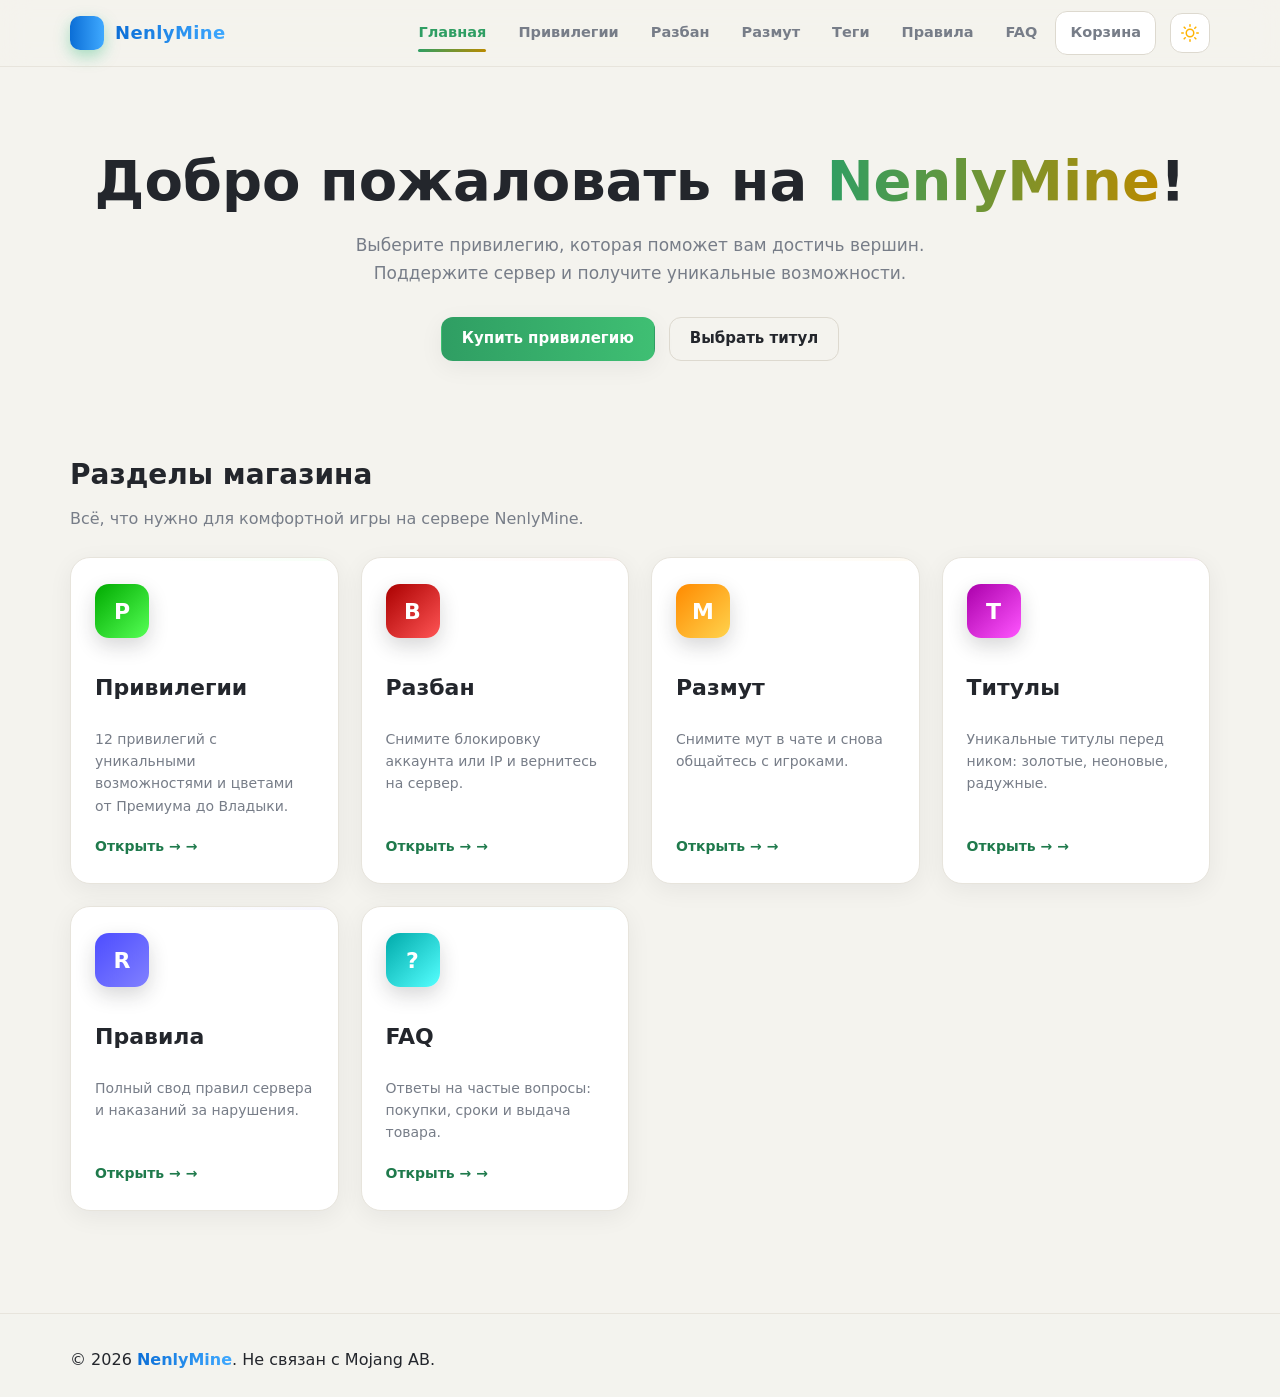
==== index.html @ f36099b1 "Корзина: cart.html, переписанный script.js, кейсы и теги, batch-выдача с промокодами; .gitignore: pr" ====
<!DOCTYPE html>
<html lang="ru">
<head>
    <meta charset="UTF-8">
    <meta name="viewport" content="width=device-width, initial-scale=1.0">
    <title>NenlyMine — Главная</title>
    <link rel="stylesheet" href="style.css?v=6"><script>try{if(localStorage.getItem('nenlymine-theme')==='dark'){document.documentElement.setAttribute('data-theme','dark');}}catch(e){}</script>
</head>
<body>
    <header class="site-header">
        <div class="container">
            <a href="index.html" class="logo">
                <span class="logo-block"></span>
                <span class="logo-text">NenlyMine</span>
            </a>
            <nav class="nav" id="siteNav">
                <a href="index.html" class="active">Главная</a>
                <a href="privileges.html">Привилегии</a>
                <a href="unban.html">Разбан</a>
                <a href="unmute.html">Размут</a>
                <a href="titles.html">Теги</a>
                <a href="rules.html">Правила</a>
                <a href="faq.html">FAQ</a>
                            <a href="cart.html" class="cart-link">Корзина<span id="cartBadge" class="cart-count" style="display:none"></span></a>
            </nav>
            <button class="theme-toggle" id="themeToggle" type="button" aria-label="Переключить тему">
                <svg class="icon-moon" viewBox="0 0 24 24" width="18" height="18" fill="none" stroke="currentColor" stroke-width="2" stroke-linecap="round" stroke-linejoin="round"><path d="M21 12.79A9 9 0 1 1 11.21 3 7 7 0 0 0 21 12.79z"/></svg>
                <svg class="icon-sun" viewBox="0 0 24 24" width="18" height="18" fill="none" stroke="currentColor" stroke-width="2" stroke-linecap="round" stroke-linejoin="round"><circle cx="12" cy="12" r="5"/><line x1="12" y1="1" x2="12" y2="3"/><line x1="12" y1="21" x2="12" y2="23"/><line x1="4.22" y1="4.22" x2="5.64" y2="5.64"/><line x1="18.36" y1="18.36" x2="19.78" y2="19.78"/><line x1="1" y1="12" x2="3" y2="12"/><line x1="21" y1="12" x2="23" y2="12"/><line x1="4.22" y1="19.78" x2="5.64" y2="18.36"/><line x1="18.36" y1="5.64" x2="19.78" y2="4.22"/></svg>
            </button>
            <button class="hamburger" id="menuToggle" type="button" aria-label="Открыть меню" aria-expanded="false">
                <svg class="icon-burger" viewBox="0 0 24 24" width="18" height="18" fill="none" stroke="currentColor" stroke-width="2" stroke-linecap="round"><line x1="4" y1="7" x2="20" y2="7"/><line x1="4" y1="12" x2="20" y2="12"/><line x1="4" y1="17" x2="20" y2="17"/></svg>
                <svg class="icon-close" viewBox="0 0 24 24" width="18" height="18" fill="none" stroke="currentColor" stroke-width="2" stroke-linecap="round"><line x1="6" y1="6" x2="18" y2="18"/><line x1="18" y1="6" x2="6" y2="18"/></svg>
            </button>
        </div>
    </header>

    <main>
        <section class="hero">
            <div class="container">
                <h1 class="hero-title">Добро пожаловать на <span>NenlyMine</span>!</h1>
                <p class="hero-sub">Выберите привилегию, которая поможет вам достичь вершин. Поддержите сервер и получите уникальные возможности.</p>
                <div class="hero-buttons">
                    <a href="privileges.html" class="btn btn-primary">Купить привилегию</a>
                    <a href="titles.html" class="btn btn-outline">Выбрать титул</a>
                </div>
            </div>
        </section>

        <section class="section">
            <div class="container">
                <h2 class="section-title">Разделы магазина</h2>
                <p class="section-sub">Всё, что нужно для комфортной игры на сервере NenlyMine.</p>
                <div class="grid grid-4">
                    <a href="privileges.html" class="card card-link" style="--c:#55FF55">
                        <div class="thumb" style="background:linear-gradient(135deg,#00AA00,#55FF55)">P</div>
                        <h3 class="card-title overlay-name">Привилегии</h3>
                        <p class="card-desc">12 привилегий с уникальными возможностями и цветами от Премиума до Владыки.</p>
                        <span class="card-link-go">Открыть →</span>
                    </a>
                    <a href="unban.html" class="card card-link" style="--c:#FF5555">
                        <div class="thumb" style="background:linear-gradient(135deg,#AA0000,#FF5555)">B</div>
                        <h3 class="card-title overlay-name">Разбан</h3>
                        <p class="card-desc">Снимите блокировку аккаунта или IP и вернитесь на сервер.</p>
                        <span class="card-link-go">Открыть →</span>
                    </a>
                    <a href="unmute.html" class="card card-link" style="--c:#FFAA00">
                        <div class="thumb" style="background:linear-gradient(135deg,#FF8A00,#FFD34D)">M</div>
                        <h3 class="card-title overlay-name">Размут</h3>
                        <p class="card-desc">Снимите мут в чате и снова общайтесь с игроками.</p>
                        <span class="card-link-go">Открыть →</span>
                    </a>
                    <a href="titles.html" class="card card-link" style="--c:#FF55FF">
                        <div class="thumb" style="background:linear-gradient(135deg,#AA00AA,#FF55FF)">T</div>
                        <h3 class="card-title overlay-name">Титулы</h3>
                        <p class="card-desc">Уникальные титулы перед ником: золотые, неоновые, радужные.</p>
                        <span class="card-link-go">Открыть →</span>
                    </a>
                    <a href="rules.html" class="card card-link" style="--c:#5555FF">
                        <div class="thumb" style="background:linear-gradient(135deg,#4D4DFF,#8080FF)">R</div>
                        <h3 class="card-title overlay-name">Правила</h3>
                        <p class="card-desc">Полный свод правил сервера и наказаний за нарушения.</p>
                        <span class="card-link-go">Открыть →</span>
                    </a>
                    <a href="faq.html" class="card card-link" style="--c:#55FFFF">
                        <div class="thumb" style="background:linear-gradient(135deg,#00AAAA,#55FFFF)">?</div>
                        <h3 class="card-title overlay-name">FAQ</h3>
                        <p class="card-desc">Ответы на частые вопросы: покупки, сроки и выдача товара.</p>
                        <span class="card-link-go">Открыть →</span>
                    </a>
                </div>
            </div>
        </section>
    </main>

    <footer class="site-footer">
        <div class="container">
            <p>© 2026 <span class="footer-brand">NenlyMine</span>. Не связан с Mojang AB.</p>
        </div>
    </footer>
    <script src="script.js"></script>
</body>
</html>
---- style.css ----
/* ============================================================================
   NenlyMine — единая таблица стилей
   Светлая тема = :root, тёмная = [data-theme="dark"]. Переключение в script.js
   ========================================================================== */

/* ---------- Светлая тема (по умолчанию) ---------- */
:root {
    --bg: #F4F3EE;
    --bg-soft: #ECEAE3;
    --panel: #FFFFFF;
    --border: #E7E4DC;
    --border-strong: #DDD9CF;
    --hover: rgba(0,0,0,0.04);
    --badge-bg: #F1EFE8;

    --text: #23262c;
    --muted: #777D88;

    --green: #2F9E63;
    --green-deep: #1F7A4C;
    --green-soft: rgba(47,158,99,0.12);
    --gold: #B98A00;
    --red: #C74F4F;

    --grad-main: linear-gradient(90deg, #2F9E63, #B98A00);
    --shadow-soft: 0 14px 40px rgba(31,35,40,0.07);
    --shadow-hover: 0 22px 54px rgba(31,35,40,0.12);

    --header-bg: rgba(244,243,238,0.78);
    --footer-bg: rgba(244,243,238,0.6);
    --btn-buy: #22252B;
    --card-bad-bg: #FFFDF7;
    --scroll-thumb: #DAD6CB;
    --scroll-thumb-hover: #C6C1B3;

    --logo-grad: linear-gradient(90deg, #0B6ED6, #3FA9FF);

    /* Градиент-акцент (совпадает с --grad-main) */
    --grad: linear-gradient(90deg, #2F9E63, #B98A00);
    /* Фон иконок/кнопок */
    --icon-btn-bg: #FFFFFF;
    /* Полупрозрачная зелень для focus-visible */
    --green-soft-i: rgba(47,158,99,0.35);
    /* Мягкие цветные блики фона */
    --glow-a: rgba(47,158,99,0.10);
    --glow-b: rgba(185,138,0,0.10);
    /* Тень для цветных плашек (.thumb) */
    --shadow-color: rgba(31,35,40,0.18);

    --mc-green: #2E8B2E;
    --mc-gold: #C97F00;
    --mc-blue: #3B3BD9;
    --mc-cyan: #0FA3A3;
    --mc-light: #2FA52F;
    --mc-yellow: #A98F15;
    --mc-pink: #C74FC7;
    --mc-purple: #8F3C9E;
    --mc-red: #A02E2E;
    --mc-dark: #262A31;

    /* Цвета привилегий (светлая тема) */
    --mc-premium: #2E8B2E;
    --mc-creative: #C97F00;
    --mc-sraj: #0FA3A3;
    --mc-lord: #A98F15;
    --mc-delux: #C74FC7;
    --mc-tsar: #B07A00;
    --mc-imperator: #8F3C9E;
    --mc-legenda: #2E8B2E;
    --mc-povelitel: #A02E2E;
    --mc-vlastelin: #262A31;
    --mc-vladika: #0E7C7C;
}

/* ---------- Тёмная тема ---------- */
[data-theme="dark"] {
    --bg: #131419;
    --bg-soft: #191B22;
    --panel: #1F222B;
    --border: rgba(139,148,165,0.16);
    --border-strong: rgba(139,148,165,0.32);
    --hover: rgba(255,255,255,0.05);
    --badge-bg: #262A34;

    --text: #EEF1F6;
    --muted: #9AA3B1;

    --green: #4FC37F;
    --green-deep: #7FE0A6;
    --green-soft: rgba(79,195,127,0.16);
    --gold: #E2B53C;
    --red: #FF8585;

    --grad-main: linear-gradient(90deg, #4FC37F, #E2B53C);
    --shadow-soft: 0 14px 40px rgba(0,0,0,0.35);
    --shadow-hover: 0 22px 54px rgba(0,0,0,0.5);

    --header-bg: rgba(19,20,25,0.75);
    --footer-bg: rgba(19,20,25,0.6);
    --btn-buy: #2B3038;
    --card-bad-bg: #26222A;
    --scroll-thumb: #333A48;
    --scroll-thumb-hover: #414A5C;

    --logo-grad: linear-gradient(90deg, #6CC2FF, #FFFFFF);

    --grad: linear-gradient(90deg, #4FC37F, #E2B53C);
    --icon-btn-bg: #1F222B;
    --green-soft-i: rgba(79,195,127,0.40);
    --glow-a: rgba(79,195,127,0.12);
    --glow-b: rgba(226,181,60,0.10);
    --shadow-color: rgba(0,0,0,0.45);

    /* Цвета привилегий (тёмная тема — ярче) */
    --mc-dark: #EEF1F6;
    --mc-premium: #62D158;
    --mc-creative: #FFB454;
    --mc-sraj: #5EE7E7;
    --mc-lord: #F0D54F;
    --mc-delux: #FF8CFF;
    --mc-tsar: #FFC94D;
    --mc-imperator: #C77AFF;
    --mc-legenda: #7CFF7C;
    --mc-povelitel: #FF6B6B;
    --mc-vlastelin: #B8C0D0;
    --mc-vladika: #35E0E0;
}

/* ---------- Сброс и база ---------- */
* { margin: 0; padding: 0; box-sizing: border-box; }

html { -webkit-text-size-adjust: 100%; scroll-behavior: smooth; }

body {
    font-family: "Segoe UI", system-ui, -apple-system, Arial, sans-serif;
    background: var(--bg);
    color: var(--text);
    line-height: 1.6;
    overflow-x: hidden;
    transition: background .3s ease, color .3s ease;
}

/* Кнопки (база) */
.btn {
    display: inline-flex; align-items: center; justify-content: center; gap: 8px;
    padding: 11px 22px; border-radius: 12px;
    font-weight: 700; font-size: 15px; line-height: 1.2; text-decoration: none;
    cursor: pointer; border: 1px solid transparent; transition: transform .15s, box-shadow .2s, background .2s;
}
.btn:active { transform: translateY(1px); }
.btn-buy,
.btn-primary { background: var(--btn-buy); color: #fff; box-shadow: var(--shadow-soft); }
.btn-buy:hover,
.btn-primary:hover { box-shadow: var(--shadow-hover); }
.btn-outline { background: transparent; border-color: var(--border-strong); color: var(--text); }
.btn-outline:hover { border-color: var(--text); }
.btn-give { background: var(--grad-main); color: #fff; }

/* ---------- Контейнеры и сетки ---------- */
.container { width: 100%; max-width: 1180px; margin: 0 auto; padding: 0 20px; }
.container-narrow { max-width: 860px; }

.grid { display: grid; gap: 20px; grid-template-columns: repeat(auto-fill, minmax(250px, 1fr)); }
.grid-4 { grid-template-columns: repeat(auto-fill, minmax(230px, 1fr)); }
.grid-whole { grid-template-columns: 1fr; }

/* ---------- Шапка ---------- */
.site-header {
    position: sticky; top: 0; z-index: 200;
    background: var(--header-bg);
    backdrop-filter: blur(14px);
    -webkit-backdrop-filter: blur(14px);
    border-bottom: 1px solid var(--border);
}
.site-header .container {
    display: flex; align-items: center; gap: 18px; min-height: 62px; padding: 0 20px;
}

.logo { display: flex; align-items: center; gap: 10px; text-decoration: none; color: var(--text); }
.logo-block { width: 30px; height: 24px; border-radius: 6px; background: var(--logo-grad); box-shadow: inset 0 0 0 1px rgba(255,255,255,.25); }
.logo-text { font-weight: 800; font-size: 18px; letter-spacing: .4px; }

.nav { display: flex; align-items: center; gap: 4px; margin-left: auto; }
.nav a {
    position: relative; padding: 8px 12px; border-radius: 10px;
    color: var(--muted); text-decoration: none; font-size: 15px; font-weight: 600;
    transition: color .2s, background .2s;
}
.nav a:hover { color: var(--text); background: var(--hover); }
.nav a.active { color: var(--green); }
.nav a.active::after {
    content: ""; position: absolute; left: 12px; right: 12px; bottom: 2px; height: 2px;
    border-radius: 2px; background: var(--grad-main);
}

/* ----- Счётчик корзины в шапке ----- */
.cart-btn {
    position: relative; display: inline-flex; align-items: center; justify-content: center;
    width: 40px; height: 40px; border-radius: 12px; border: 1px solid var(--border-strong);
    background: var(--panel); color: var(--text); cursor: pointer; text-decoration: none;
    transition: transform .15s, box-shadow .2s;
}
.cart-btn:hover { box-shadow: var(--shadow-soft); }
.cart-btn svg { display: block; }
.cart-count {
    position: absolute; top: -7px; right: -7px; min-width: 20px; height: 20px; padding: 0 5px;
    display: flex; align-items: center; justify-content: center;
    background: linear-gradient(135deg, #FF5555, #FF8A55); color: #fff;
    font-size: 12px; font-weight: 800; border-radius: 10px;
    box-shadow: 0 0 0 2px var(--panel);
}
.cart-count.hidden { display: none; }

/* ---------- Переключатель темы ---------- */
.theme-toggle {
    display: inline-flex; align-items: center; justify-content: center;
    width: 40px; height: 40px; border-radius: 12px; border: 1px solid var(--border-strong);
    background: var(--panel); color: var(--text); cursor: pointer;
    transition: background .2s, transform .15s;
}
.theme-toggle:hover { background: var(--badge-bg); }
.theme-toggle svg { display: block; }
.icon-sun { color: #FFB300; }
[data-theme="dark"] .icon-sun { display: none; }
[data-theme="dark"] .icon-moon { display: none; }
:root:not([data-theme="dark"]) .icon-moon { display: none; }

/* =====================================================================
   Часть 2 — шапка, навигация, hero, карточки, правила, FAQ, кнопки, корзина
   ===================================================================== */

/* ---------- Общие ---------- */
.container { width: 100%; max-width: 1180px; margin: 0 auto; padding: 0 20px; }
.container-narrow { max-width: 860px; }

.site-header {
    position: sticky; top: 0; z-index: 100;
    background: var(--header-bg);
    backdrop-filter: blur(14px);
    -webkit-backdrop-filter: blur(14px);
    border-bottom: 1px solid var(--border);
}
.site-header .container {
    display: flex; align-items: center; justify-content: space-between;
    gap: 14px; height: 66px;
}

.logo { display: flex; align-items: center; gap: 11px; text-decoration: none; color: var(--text); font-weight: 800; font-size: 19px; }
.logo:focus-visible { outline: 2px solid var(--green-soft-i); outline-offset: 2px; }
.logo-block {
    width: 34px; height: 34px; border-radius: 10px;
    background: var(--logo-grad);
    box-shadow: 0 6px 16px rgba(16, 178, 105, 0.35);
}
[data-theme="dark"] .logo-block { box-shadow: 0 6px 16px rgba(79, 195, 127, 0.35); }
.logo-text { background: var(--logo-grad); -webkit-background-clip: text; background-clip: text; color: transparent; }

/* ---------- Навигация ---------- */
.nav { display: flex; align-items: center; gap: 4px; }
.nav a {
    position: relative; display: inline-flex; align-items: center; gap: 6px;
    padding: 9px 14px; border-radius: 12px;
    color: var(--muted); text-decoration: none;
    font-size: 14.5px; font-weight: 600;
    transition: color .2s, background .2s;
}
.nav a:hover { color: var(--text); background: var(--hover); }
.nav a.active { color: var(--green); }
.nav a.active::after {
    content: ""; position: absolute; left: 14px; right: 14px; bottom: 2px;
    height: 3px; border-radius: 3px; background: var(--grad);
}

/* Ссылка на корзину в шапке */
.cart-link {
    position: relative; font-size: 13.5px; font-weight: 700;
    padding: 7px 12px; border-radius: 12px;
    border: 1px solid var(--border-strong);
    background: var(--icon-btn-bg);
    color: var(--text);
    transition: border-color .2s, background .2s;
}
.cart-link:hover { border-color: var(--green); background: var(--hover); }
.cart-count {
    display: inline-flex; align-items: center; justify-content: center;
    min-width: 20px; height: 20px; padding: 0 6px;
    border-radius: 10px; background: var(--grad);
    color: #fff; font-size: 11.5px; font-weight: 800;
    margin-left: 2px; vertical-align: middle;
}
.cart-count.empty { display: none; }

/* ---------- Переключатель темы ---------- */
.theme-toggle {
    display: inline-flex; align-items: center; justify-content: center;
    width: 40px; height: 40px; border-radius: 12px;
    border: 1px solid var(--border-strong);
    background: var(--icon-btn-bg);
    color: var(--muted); cursor: pointer;
    transition: color .2s, border-color .2s, background .2s;
}
.theme-toggle:hover { color: var(--text); border-color: var(--green); }
.theme-toggle svg { pointer-events: none; }
.icon-sun { display: none; }
[data-theme="dark"] .icon-sun { display: block; }
[data-theme="dark"] .icon-moon { display: none; }

/* ---------- Гамбургер (мобильное меню) ---------- */
.hamburger {
    display: none;
    width: 40px; height: 40px; border-radius: 12px;
    border: 1px solid var(--border-strong);
    background: var(--icon-btn-bg); color: var(--text);
    align-items: center; justify-content: center; cursor: pointer;
}
.hamburger svg { pointer-events: none; }
.icon-close { display: none; }

/* ---------- Hero (главная) ---------- */
.hero { padding: 82px 0 66px; text-align: center; }
.hero-title { font-size: clamp(34px, 6vw, 56px); line-height: 1.14; font-weight: 800; margin-bottom: 18px; }
.hero-title span { background: var(--grad); -webkit-background-clip: text; background-clip: text; color: transparent; }
.hero-sub { max-width: 620px; margin: 0 auto 30px; color: var(--muted); font-size: 17px; line-height: 1.65; }
.hero-buttons { display: flex; gap: 14px; justify-content: center; flex-wrap: wrap; }

/* ---------- Hero внутренних страниц ---------- */
.page-hero { padding: 58px 0 34px; text-align: center; }
.page-hero-title { font-size: clamp(26px, 4vw, 36px); font-weight: 800; margin-bottom: 8px; }
.page-hero-sub { color: var(--muted); font-size: 15.5px; }

/* ---------- Секции ---------- */
.section { padding: 26px 0 60px; }
.section-title { font-size: clamp(22px, 3vw, 28px); font-weight: 800; margin-bottom: 8px; }
.section-sub { color: var(--muted); margin-bottom: 26px; }
.section-alt { position: relative; }
.section-alt::before {
    content: ""; position: absolute; inset: 0; z-index: -1;
    background:
        radial-gradient(600px 260px at 15% 0%, var(--glow-a), transparent 60%),
        radial-gradient(600px 280px at 90% 100%, var(--glow-b), transparent 60%);
}

/* ---------- Сетки ---------- */
.grid { display: grid; gap: 22px; }
.grid-4 { grid-template-columns: repeat(auto-fill, minmax(248px, 1fr)); }
.grid-whole { grid-template-columns: 1fr; }

/* ---------- Карточки ---------- */
.card {
    --c: #2F9E63;
    display: flex; flex-direction: column;
    background: var(--panel);
    border: 1px solid var(--border);
    border-radius: 18px;
    padding: 24px 22px 28px;
    box-shadow: var(--shadow-soft);
    transition: transform .22s cubic-bezier(.2,.75,.3,1), box-shadow .22s, border-color .22s;
    position: relative;
    overflow: hidden;
}
.card::before {
    content: ""; position: absolute; top: 0; left: 0; right: 0; height: 3px;
    background: linear-gradient(90deg, var(--c, #2F9E63), transparent);
}
.card:hover { transform: translateY(-6px); box-shadow: var(--shadow-hover); border-color: var(--border-strong); }

/* Карточка-ссылка (главная + навигация) */
.card-link { text-decoration: none; color: inherit; }

.thumb {
    width: 56px; height: 56px; border-radius: 14px;
    display: flex; align-items: center; justify-content: center;
    font-size: 26px; font-weight: 800; color: #fff; margin-bottom: 16px;
    box-shadow: 0 8px 20px var(--shadow-color);
}
.card-badge {
    position: absolute; top: 18px; right: 18px;
    font-size: 11.5px; font-weight: 800; letter-spacing: .6px;
    padding: 5px 11px; border-radius: 999px;
    background: var(--badge-bg); color: var(--c, var(--gold));
    border: 1px solid var(--border-strong); text-transform: uppercase;
}
.overlay-name { position: relative; }
.overlay-name::after {
    content: ""; position: absolute; inset: 0;
    background: linear-gradient(180deg, transparent 30%, var(--panel));
    pointer-events: none; opacity: 0; transition: opacity .2s;
}

.card-title { font-size: 20px; font-weight: 800; margin: 4px 0 10px; }
.card-desc { color: var(--muted); font-size: 14.5px; line-height: 1.55; flex: 1; }
.card-price { font-size: 23px; font-weight: 800; margin: 16px 0 4px; }
.card-price small { font-size: 13px; color: var(--muted); font-weight: 600; }
.card-link-go { margin-top: 16px; font-weight: 700; color: var(--c, var(--green)); font-size: 14.5px; }
.card-link-go::after { content: " →"; }

/* Список возможностей привилегий */
.card-features { list-style: none; margin: 10px 0 16px; display: grid; gap: 9px; }
.card-features li {
    position: relative; padding-left: 24px;
    color: var(--text); font-size: 14.5px;
}
.card-features li::before {
    content: ""; position: absolute; left: 0; top: 5px;
    width: 7px; height: 7px; border-radius: 50%;
    background: var(--green); box-shadow: 0 0 0 3px var(--green-soft);
}

/* Цветные заголовки привилегий */
.card-title.premium { color: var(--mc-premium); }
.card-title.creative { color: var(--mc-creative); }
.card-title.sraj { color: var(--mc-sraj); }
.card-title.lord { color: var(--mc-lord); }
.card-title.delux { color: var(--mc-delux); }
.card-title.tsar { color: var(--mc-tsar); }
.card-title.imperator { color: var(--mc-imperator); }
.card-title.legenda { color: var(--mc-legenda); }
.card-title.povelitel { color: var(--mc-povelitel); }
.card-title.vlastelin { color: var(--mc-vlastelin); }
.card-title.vladika { color: var(--mc-vladika); }
.card-title.guard { color: var(--mc-sraj); }
.card-title.overlord { color: var(--mc-povelitel); }
.card-title.king { color: var(--mc-tsar); }
.card-title.emperor { color: var(--mc-imperator); }
.card-title.legend { color: var(--mc-legenda); }
.card-title.deluxe { color: var(--mc-delux); }
.card-title.master { color: var(--mc-vlastelin); }
.card-title.sovereign { color: var(--mc-vladika); }
.card-title.helper { color: var(--mc-gold); }
.card-title.overlay-name { color: var(--text) !important; }

:root{--shadow-soft:0 6px 24px rgba(20,22,28,.06)}
[data-theme="dark"]{--shadow-soft:0 10px 30px rgba(0,0,0,.4)}

/* ---------- Кнопки ---------- */
.btn{display:inline-flex;align-items:center;justify-content:center;gap:8px;
    min-height:44px;padding:0 20px;border-radius:12px;border:1px solid transparent;
    font-weight:700;font-size:15px;line-height:1;cursor:pointer;text-decoration:none;
    transition:transform .15s,box-shadow .2s,background .2s,color .2s,border-color .2s}
.btn:active{transform:translateY(1px)}
.btn-primary{background:linear-gradient(90deg,#2F9E63,#3FBF73);color:#fff;box-shadow:var(--shadow-soft)}
.btn-primary:hover{box-shadow:0 8px 26px rgba(47,158,99,.35)}
.btn-outline{background:transparent;border-color:var(--border-strong);color:var(--text)}
.btn-outline:hover{border-color:var(--green-deep);color:var(--green-deep)}
.btn-buy{background:linear-gradient(90deg,#2F9E63,#3FBF73);color:#fff}
.btn-cart{background:var(--panel);border-color:var(--border-strong);color:var(--text)}
.btn-cart:hover{border-color:var(--green-deep);color:var(--green-deep)}
.btn:disabled{opacity:.55;cursor:wait}
.btn-big{min-height:52px;padding:0 30px;font-size:16px;border-radius:14px}

/* ---------- Карточки товаров ---------- */
.grid{display:grid;gap:22px}
.grid-4{grid-template-columns:repeat(auto-fill,minmax(248px,1fr))}
.grid-whole{grid-template-columns:1fr}

.card{--c:#2F9E63;position:relative;display:flex;flex-direction:column;gap:12px;
    padding:26px 24px;border-radius:20px;border:1px solid var(--border);
    background:var(--panel);overflow:hidden}
.card::before{content:"";position:absolute;inset:0;opacity:.06;pointer-events:none;
    background:radial-gradient(340px 160px at 120% -10%,var(--c),transparent 70%)}
.card:hover{box-shadow:0 14px 34px rgba(20,22,28,.08)}

.card-badge{align-self:flex-start;padding:5px 12px;border-radius:99px;
    background:color-mix(in srgb,var(--c) 14%,transparent);color:var(--c);
    font-size:12px;font-weight:700;letter-spacing:.3px;text-transform:uppercase}
.card-title{font-size:22px;font-weight:800}
.card-desc{color:var(--muted);font-size:14px;line-height:1.6}
.card-price{font-size:26px;font-weight:800;margin-top:auto}
.card-price small{display:block;font-size:12px;color:var(--muted);font-weight:600}
.card-features{list-style:none;display:flex;flex-direction:column;gap:7px;margin:2px 0;font-size:14px}
.card-features li{display:flex;gap:9px;align-items:flex-start;color:var(--muted)}
.card-features li::before{content:"✓";color:var(--green-deep);font-weight:800;flex-shrink:0}
.card-link{text-decoration:none;color:inherit}
.card-link:hover{transform:translateY(-2px)}
.card-link-go{display:inline-flex;align-items:center;gap:5px;color:var(--green-deep);font-weight:600;font-size:14px;margin-top:6px}
.card-link-give{text-decoration:none}
.overlay-name{position:relative}
.overlay-name::before{content:attr(data-overlay);position:absolute;top:-14px;left:0;font-size:11px;color:var(--muted)}

.thumb{width:54px;height:54px;border-radius:14px;display:flex;align-items:center;justify-content:center;
    font-size:22px;font-weight:800;color:#fff;flex-shrink:0}
[data-theme="dark"] .thumb{color:#0d0f14}

/* Цветные названия привилегий */
.card-title.premium{color:var(--mc-green)}
.card-title.creative{color:var(--mc-gold)}
.card-title.straj{color:var(--mc-cyan)}
.card-title.lord{color:var(--mc-yellow)}
.card-title.delux{color:var(--mc-pink)}
.card-title.tsar{color:var(--mc-gold)}
.card-title.imperator{color:var(--mc-purple)}
.card-title.legenda{color:var(--mc-green)}
.card-title.povelitel{color:var(--mc-red)}
.card-title.vlastelin{color:var(--mc-dark)}
.card-title.vladika{color:var(--mc-cyan)}
.card-title.sovereign{color:var(--mc-gold)}
.card-title.emperor{color:var(--mc-purple)}
.card-title.master{color:var(--mc-red)}
.card-title.legend{color:var(--mc-green)}
.card-title.deluxe{color:var(--mc-pink)}
.card-title.guard{color:var(--mc-cyan)}
.card-title.helper{color:var(--mc-gold)}
.card-title.king{color:var(--mc-gold)}
.card-title.lord_rank{color:var(--mc-yellow)}
.card-title.overlord{color:var(--mc-red)}

/* Счётчик "В корзину": блоковая строка на мобильных */
.buy-row{display:flex;gap:10px;margin-top:auto}
.buy-row .btn{flex:1}
.buy-row .btn-buy{flex:1}

/* =====================================================================
   Часть 4 — футер, формы, правила, FAQ, страницы сервисов, корзина, адаптив
   ===================================================================== */

/* ---------- Футер ---------- */
.site-footer { margin-top: 42px; border-top: 1px solid var(--border);
    padding: 33px 0 24px; background: var(--footer-bg); }
.site-footer .container { display: flex; align-items: center;
    justify-content: space-between; gap: 18px; flex-wrap: wrap; }
.footer-note { color: var(--muted); font-size: 13.5px; }
.footer-brand { font-weight: 800;
    background: var(--logo-grad); -webkit-background-clip: text; background-clip: text; color: transparent; }
.footer-links { display: flex; gap: 14px; flex-wrap: wrap; }
.footer-links a { color: var(--muted); text-decoration: none; font-size: 13.5px; font-weight: 600; }
.footer-links a:hover { color: var(--text); }

/* ---------- Хлебные крошки ---------- */
.breadcrumbs { display: flex; align-items: center; gap: 7px; flex-wrap: wrap;
    color: var(--muted); font-size: 13px; margin-bottom: 14px; }
.breadcrumbs a { color: var(--muted); text-decoration: none; font-weight: 600; }
.breadcrumbs a:hover { color: var(--text); }
.breadcrumbs .sep { opacity: .45; }
.breadcrumbs .current { color: var(--text); font-weight: 600; }

/* ---------- Формы (сервисы: разбан/размут, корзина) ---------- */
.form-card { max-width: 520px; margin: 0 auto; }
.form-card .card { padding: 26px; }
.form-line { margin-bottom: 18px; }
.form-line label { display: block; font-size: 13px; font-weight: 700;
    color: var(--muted); margin-bottom: 8px; letter-spacing: .2px; }
.form-line .hint { font-size: 12px; color: var(--muted); margin-top: 6px; }

input[type="text"], input[type="email"], input[type="password"],
input[type="number"], input[type="tel"], select, textarea {
    width: 100%; min-height: 48px; padding: 12px 14px;
    border: 1px solid var(--border-strong); border-radius: 14px;
    background: var(--icon-btn-bg); color: var(--text);
    font-size: 15px; font-family: inherit;
    transition: border-color .2s, box-shadow .2s, background .2s;
}
input:focus, select:focus, textarea:focus {
    outline: none; border-color: var(--green-deep);
    box-shadow: 0 0 0 4px var(--green-soft);
}
textarea { min-height: 108px; resize: vertical; }
.input-row { display: flex; gap: 12px; }
.input-row .form-line { flex: 1; }
.form-actions { display: flex; gap: 12px; align-items: center; margin-top: 8px; }
.form-actions .btn { flex: 1; }

/* Сообщение после отправки */
.form-result { display: none; margin-top: 16px; padding: 13px 15px;
    border-radius: 13px; font-size: 14px; font-weight: 600; line-height: 1.5; }
.form-result.ok { display: block; background: var(--green-soft);
    color: var(--green-deep); border: 1px solid color-mix(in srgb,var(--green) 30%,transparent); }
.form-result.bad { display: block; background: color-mix(in srgb,var(--red) 10%,transparent);
    color: var(--red); border: 1px solid color-mix(in srgb,var(--red) 30%,transparent); }

/* Текущее значение команды (превью перед выдачей) */
.preview-box { margin-top: 18px; padding: 12px 14px; border-radius: 12px;
    border: 1px dashed var(--border-strong); background: var(--icon-btn-bg);
    font-family: "Cascadia Code", "Consolas", monospace; font-size: 13px;
    color: var(--green-deep); word-break: break-all; }
.preview-box .row { font-size: 12px; color: var(--muted); margin-top: 6px; }

/* ---------- Правила ---------- */
.rules-block { display: flex; flex-direction: column; gap: 28px; max-width: 780px; margin: 0 auto; }
.rules-title { font-size: 22px; font-weight: 800; margin-bottom: 14px;
    display: flex; align-items: center; gap: 10px; }
.rules-title .num { width: 34px; height: 34px; border-radius: 10px; flex-shrink: 0;
    display: inline-flex; align-items: center; justify-content: center;
    font-size: 16px; font-weight: 800; color: #fff;
    background: linear-gradient(135deg, var(--green-deep), var(--green)); }
.rule-item { display: flex; align-items: flex-start; gap: 14px;
    padding: 15px 18px; border: 1px solid var(--border);
    background: var(--icon-btn-bg); border-radius: 14px; }
.rule-item:hover { border-color: var(--border-strong); }
.rule-item .rule-num { font-size: 14px; font-weight: 800; color: var(--green-deep);
    background: var(--green-soft); border-radius: 9px; padding: 4px 9px; flex-shrink: 0; }
.rule-text { color: var(--text); font-size: 14.5px; line-height: 1.6; }
.rule-split { display: flex; flex-direction: column; gap: 8px; }

/* ---------- FAQ ---------- */
.faq-block { max-width: 720px; margin: 0 auto; display: flex; flex-direction: column; gap: 12px; }
.faq-item { border: 1px solid var(--border); border-radius: 15px; overflow: hidden;
    background: var(--icon-btn-bg); }
.faq-q { width: 100%; display: flex; align-items: center; gap: 12px; padding: 16px 18px;
    background: none; border: 0; color: var(--text); font-size: 15.5px;
    font-weight: 700; font-family: inherit; text-align: left; cursor: pointer; }
.faq-q:hover { background: var(--hover); }
.faq-q .faq-arrow { margin-left: auto; transition: transform .25s; color: var(--muted); }
.faq-item.open .faq-arrow { transform: rotate(180deg); }
.faq-a { display: none; padding: 0 18px 16px; color: var(--muted); font-size: 14px; line-height: 1.65; }
.faq-item.open .faq-a { display: block; }

/* ---------- Страница корзины ---------- */
.cart-page { max-width: 640px; margin: 0 auto; }
.cart-widget { position: fixed; right: 18px; bottom: 18px; z-index: 150;
    display: inline-flex; align-items: center; gap: 10px; }
.cart-widget .cart-count { position: static; }

.cart-item { display: flex; align-items: center; gap: 14px;
    padding: 14px 16px; border: 1px solid var(--border);
    background: var(--icon-btn-bg); border-radius: 14px; margin-bottom: 10px; }
.cart-item .thumb { width: 46px; height: 46px; font-size: 18px; border-radius: 11px; }
.cart-item-info { flex: 1; min-width: 0; }
.cart-item-name { font-size: 14.5px; font-weight: 700; }
.cart-item-meta { font-size: 12.5px; color: var(--muted); margin-top: 3px; }
.cart-item .cart-del { flex-shrink: 0; width: 34px; height: 34px; border-radius: 10px;
    display: inline-flex; align-items: center; justify-content: center;
    border: 1px solid var(--border); background: none; color: var(--muted);
    cursor: pointer; transition: color .2s, border-color .2s, background .2s; }
.cart-item .cart-del:hover { color: var(--red); border-color: color-mix(in srgb,var(--red) 50%,transparent); }

.cart-empty { text-align: center; padding: 46px 20px; color: var(--muted); }
.cart-empty .cart-empty-emoji { font-size: 40px; margin-bottom: 12px; }
.cart-summary { margin-top: 20px; padding-top: 18px;
    border-top: 1px solid var(--border); }
.cart-summary .line { display: flex; align-items: center; justify-content: space-between;
    font-size: 14px; margin-bottom: 14px; color: var(--muted); }
.cart-summary .line .price-total { font-size: 22px; font-weight: 800; color: var(--text); }
.cart-summary .line .price-total small { font-size: 12px; color: var(--muted); font-weight: 600; }
.cart-summary .line.old .price-old { text-decoration: line-through; color: var(--muted); font-size: 16px; }
.cart-summary .line.discount .discount-val { color: var(--green-deep); font-weight: 800; }

/* Промокод */
.promo-field { display: flex; gap: 10px; align-items: center; }
.promo-field input { flex: 1; text-transform: uppercase; }
.promo-field .btn { flex-shrink: 0; padding: 0 20px; min-height: 48px; }
.promo-msg { margin-top: 10px; font-size: 13px; font-weight: 700; }
.promo-msg.ok { color: var(--green-deep); }
.promo-msg.bad { color: var(--red); }

/* Лента корзины в шапке — бейдж */
.cart-badge-dot { position: absolute; top: -3px; right: -3px; min-width: 17px; height: 17px;
    padding: 0 4px; border-radius: 9px; background: linear-gradient(135deg, var(--red), #FF6F6F);
    color: #fff; font-size: 10.5px; font-weight: 800;
    display: inline-flex; align-items: center; justify-content: center;
    box-shadow: 0 0 0 2px var(--panel); }

/* ---------- Адаптив ---------- */
@media (max-width: 960px) {
    .grid-4 { grid-template-columns: repeat(auto-fill, minmax(235px, 1fr)); }
    .hero-title { font-size: 40px; }
}

@media (max-width: 720px) {
    .container { padding: 0 16px; }
    .nav { position: fixed; top: 0; right: 0; bottom: 0; width: 280px; z-index: 120;
        flex-direction: column; align-items: stretch; gap: 4px;
        background: var(--panel); padding: 78px 18px 24px;
        box-shadow: var(--shadow-hover);
        transform: translateX(100%);
        transition: transform .28s cubic-bezier(.3,.8,.3,1); }
    .nav.open { transform: translateX(0); }
    .nav a { padding: 12px 14px; font-size: 16px; }
    .nav a.active::after { display: none; }
    .hamburger { display: inline-flex; }
    .hide-on-mobile { display: none !important; }
    .hero { padding: 62px 0 48px; }
    .hero-title { font-size: 34px; }
    .hero-buttons { flex-direction: column; align-items: stretch; }
    .input-row { flex-direction: column; gap: 12px; }
    .site-footer .container { flex-direction: column; text-align: center; }
}

/* =====================================================================
   Часть 5 - служебные классы, которые создаёт script.js
   ===================================================================== */

/* Кнопка "В корзину" на карточках товаров.
   Самую кнопку красит соседний класс (.btn-buy / .btn-outline),
   .btn-add-cart — только хук для скрипта и состояние "уже добавлено". */
.btn-add-cart { cursor: pointer; }
.btn-add-cart.is-added { border-color: var(--green-deep); color: var(--green-deep); }


/* Тип товара в корзине */
.cart-kind {
    flex-shrink: 0; display: inline-flex; align-items: center; justify-content: center;
    min-width: 78px; padding: 6px 10px; border-radius: 10px;
    font-size: 11.5px; font-weight: 800; letter-spacing: .3px; text-transform: uppercase;
    border: 1px solid var(--border); background: var(--hover); color: var(--muted);
}
.cart-kind.is-group { color: var(--green-deep); border-color: color-mix(in srgb, var(--green) 35%, transparent); }
.cart-kind.is-case  { color: var(--gold); border-color: color-mix(in srgb, var(--gold) 35%, transparent); }
.cart-kind.is-tag   { color: var(--muted); }

/* Результат оформления заказа */
.order-result {
    display: none; margin-top: 16px; padding: 13px 16px; border-radius: 12px;
    font-size: 14px; font-weight: 700; line-height: 1.5;
    border: 1px solid var(--border); background: var(--hover); color: var(--text);
}
.order-result.ok  { color: var(--green-deep); border-color: color-mix(in srgb, var(--green) 40%, transparent); background: var(--green-soft); }
.order-result.bad { color: var(--red); border-color: color-mix(in srgb, var(--red) 40%, transparent); background: color-mix(in srgb, var(--red) 10%, transparent); }

/* Всплывающее уведомление */
.toast {
    position: fixed; left: 50%; bottom: 26px; transform: translate(-50%, 20px);
    z-index: 300; max-width: min(92vw, 460px);
    padding: 13px 20px; border-radius: 14px;
    background: var(--panel); color: var(--text);
    border: 1px solid var(--border-strong); box-shadow: var(--shadow-hover);
    font-size: 14px; font-weight: 700; text-align: center;
    opacity: 0; pointer-events: none; transition: opacity .25s, transform .25s;
}
.toast.show { opacity: 1; transform: translate(-50%, 0); }

@media (max-width: 560px) {
    .cart-kind { min-width: 66px; font-size: 10.5px; padding: 5px 8px; }
    .toast { left: 16px; right: 16px; transform: translateY(20px); max-width: none; }
    .toast.show { transform: translateY(0); }
}
/* Настройки подключения (блок на странице корзины) */
.form-hint { display: block; margin-top: 6px; font-size: 12.5px; font-weight: 500; color: var(--muted); line-height: 1.5; }
.api-settings { margin-top: 18px; padding-top: 16px; border-top: 1px solid var(--border); }
.api-settings > summary {
    cursor: pointer; font-size: 13px; font-weight: 700; color: var(--muted);
    list-style: none; display: inline-flex; align-items: center; gap: 7px;
    padding: 6px 10px; border-radius: 9px; border: 1px solid var(--border);
    transition: color .2s, border-color .2s;
}
.api-settings > summary::-webkit-details-marker { display: none; }
.api-settings > summary::before { content: "+"; font-size: 15px; line-height: 1; color: var(--green-deep); }
.api-settings[open] > summary::before { content: "-"; }
.api-settings > summary:hover { color: var(--text); border-color: var(--border-strong); }
.api-settings .form-line { margin-top: 14px; }
.api-settings input { font-family: ui-monospace, SFMono-Regular, Menlo, Consolas, monospace; font-size: 13.5px; }
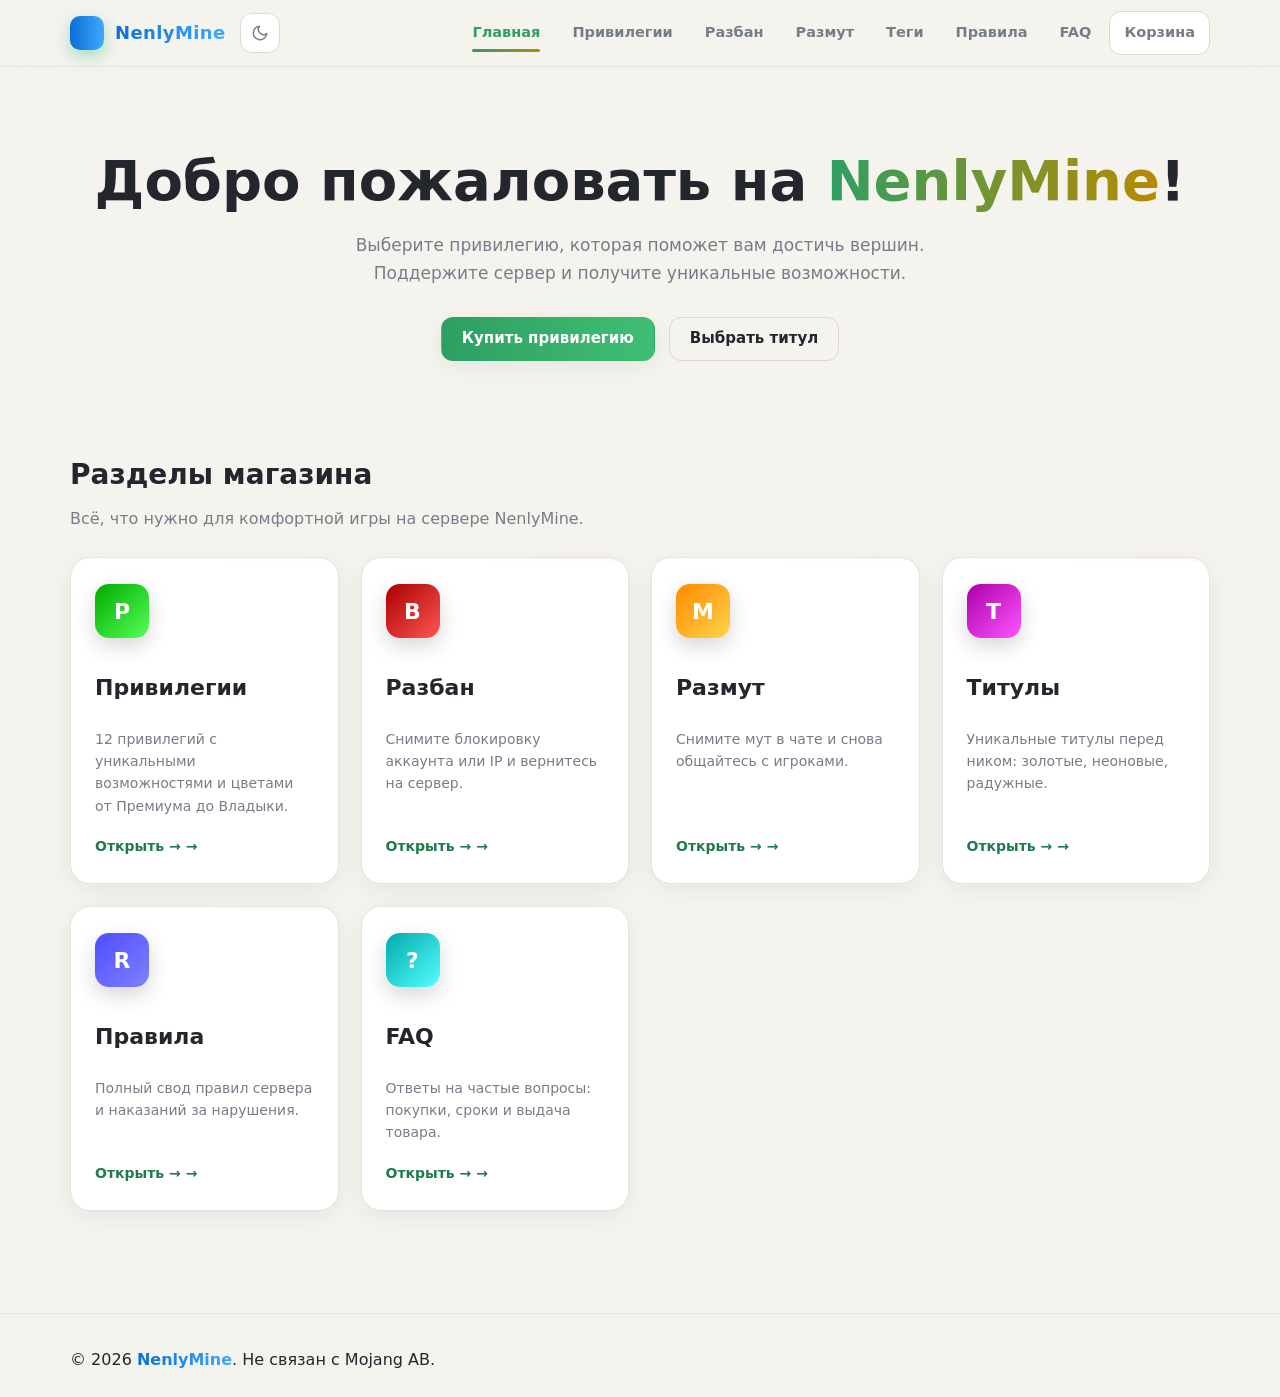
==== commit 4a16e5bf: "Шапка: навигация внутри .container (была вторым рядом от левого края), бургер переключает иконки, мо" ====
--- a/index.html
+++ b/index.html
@@ -13,6 +13,10 @@
                 <span class="logo-block"></span>
                 <span class="logo-text">NenlyMine</span>
             </a>
+            <button class="theme-toggle" id="themeToggle" type="button" aria-label="Переключить тему">
+                <svg class="icon-moon" viewBox="0 0 24 24" width="18" height="18" fill="none" stroke="currentColor" stroke-width="2" stroke-linecap="round" stroke-linejoin="round"><path d="M21 12.79A9 9 0 1 1 11.21 3 7 7 0 0 0 21 12.79z"/></svg>
+                <svg class="icon-sun" viewBox="0 0 24 24" width="18" height="18" fill="none" stroke="currentColor" stroke-width="2" stroke-linecap="round" stroke-linejoin="round"><circle cx="12" cy="12" r="5"/><line x1="12" y1="1" x2="12" y2="3"/><line x1="12" y1="21" x2="12" y2="23"/><line x1="4.22" y1="4.22" x2="5.64" y2="5.64"/><line x1="18.36" y1="18.36" x2="19.78" y2="19.78"/><line x1="1" y1="12" x2="3" y2="12"/><line x1="21" y1="12" x2="23" y2="12"/><line x1="4.22" y1="19.78" x2="5.64" y2="18.36"/><line x1="18.36" y1="5.64" x2="19.78" y2="4.22"/></svg>
+            </button>
             <nav class="nav" id="siteNav">
                 <a href="index.html" class="active">Главная</a>
                 <a href="privileges.html">Привилегии</a>
@@ -21,12 +25,8 @@
                 <a href="titles.html">Теги</a>
                 <a href="rules.html">Правила</a>
                 <a href="faq.html">FAQ</a>
-                            <a href="cart.html" class="cart-link">Корзина<span id="cartBadge" class="cart-count" style="display:none"></span></a>
+                <a href="cart.html" class="cart-link">Корзина<span id="cartBadge" class="cart-count" style="display:none"></span></a>
             </nav>
-            <button class="theme-toggle" id="themeToggle" type="button" aria-label="Переключить тему">
-                <svg class="icon-moon" viewBox="0 0 24 24" width="18" height="18" fill="none" stroke="currentColor" stroke-width="2" stroke-linecap="round" stroke-linejoin="round"><path d="M21 12.79A9 9 0 1 1 11.21 3 7 7 0 0 0 21 12.79z"/></svg>
-                <svg class="icon-sun" viewBox="0 0 24 24" width="18" height="18" fill="none" stroke="currentColor" stroke-width="2" stroke-linecap="round" stroke-linejoin="round"><circle cx="12" cy="12" r="5"/><line x1="12" y1="1" x2="12" y2="3"/><line x1="12" y1="21" x2="12" y2="23"/><line x1="4.22" y1="4.22" x2="5.64" y2="5.64"/><line x1="18.36" y1="18.36" x2="19.78" y2="19.78"/><line x1="1" y1="12" x2="3" y2="12"/><line x1="21" y1="12" x2="23" y2="12"/><line x1="4.22" y1="19.78" x2="5.64" y2="18.36"/><line x1="18.36" y1="5.64" x2="19.78" y2="4.22"/></svg>
-            </button>
             <button class="hamburger" id="menuToggle" type="button" aria-label="Открыть меню" aria-expanded="false">
                 <svg class="icon-burger" viewBox="0 0 24 24" width="18" height="18" fill="none" stroke="currentColor" stroke-width="2" stroke-linecap="round"><line x1="4" y1="7" x2="20" y2="7"/><line x1="4" y1="12" x2="20" y2="12"/><line x1="4" y1="17" x2="20" y2="17"/></svg>
                 <svg class="icon-close" viewBox="0 0 24 24" width="18" height="18" fill="none" stroke="currentColor" stroke-width="2" stroke-linecap="round"><line x1="6" y1="6" x2="18" y2="18"/><line x1="18" y1="6" x2="6" y2="18"/></svg>
--- a/style.css
+++ b/style.css
@@ -165,12 +165,19 @@
 .grid-whole { grid-template-columns: 1fr; }
 
 /* ---------- Шапка ---------- */
+/* blur вынесен в ::before: backdrop-filter на самом .site-header делает его
+   containing block для position:fixed — мобильная панель меню не смогла бы
+   растянуться на весь экран. */
 .site-header {
     position: sticky; top: 0; z-index: 200;
+    background: transparent;
+    border-bottom: 1px solid var(--border);
+}
+.site-header::before {
+    content: ""; position: absolute; inset: 0; z-index: -1;
     background: var(--header-bg);
     backdrop-filter: blur(14px);
     -webkit-backdrop-filter: blur(14px);
-    border-bottom: 1px solid var(--border);
 }
 .site-header .container {
     display: flex; align-items: center; gap: 18px; min-height: 62px; padding: 0 20px;
@@ -219,11 +226,8 @@
     transition: background .2s, transform .15s;
 }
 .theme-toggle:hover { background: var(--badge-bg); }
-.theme-toggle svg { display: block; }
-.icon-sun { color: #FFB300; }
-[data-theme="dark"] .icon-sun { display: none; }
-[data-theme="dark"] .icon-moon { display: none; }
-:root:not([data-theme="dark"]) .icon-moon { display: none; }
+/* Показ иконок темы задан ниже, в части 2: в светлой теме видна луна,
+   в тёмной — солнце. Дублирующие правила здесь гасили обе иконки. */
 
 /* =====================================================================
    Часть 2 — шапка, навигация, hero, карточки, правила, FAQ, кнопки, корзина
@@ -235,10 +239,14 @@
 
 .site-header {
     position: sticky; top: 0; z-index: 100;
+    background: transparent;
+    border-bottom: 1px solid var(--border);
+}
+.site-header::before {
+    content: ""; position: absolute; inset: 0; z-index: -1;
     background: var(--header-bg);
     backdrop-filter: blur(14px);
     -webkit-backdrop-filter: blur(14px);
-    border-bottom: 1px solid var(--border);
 }
 .site-header .container {
     display: flex; align-items: center; justify-content: space-between;
@@ -314,7 +322,10 @@
     align-items: center; justify-content: center; cursor: pointer;
 }
 .hamburger svg { pointer-events: none; }
+.icon-burger { display: block; }
 .icon-close { display: none; }
+.hamburger.active .icon-burger { display: none; }
+.hamburger.active .icon-close { display: block; }
 
 /* ---------- Hero (главная) ---------- */
 .hero { padding: 82px 0 66px; text-align: center; }
@@ -657,13 +668,18 @@
 
 @media (max-width: 720px) {
     .container { padding: 0 16px; }
+    /* Закрытая панель уходит за правый край и создаёт горизонтальную
+       прокрутку всей страницы — гасим её на корне. */
+    html { overflow-x: hidden; }
     .nav { position: fixed; top: 0; right: 0; bottom: 0; width: 280px; z-index: 120;
         flex-direction: column; align-items: stretch; gap: 4px;
         background: var(--panel); padding: 78px 18px 24px;
         box-shadow: var(--shadow-hover);
+        overflow-y: auto;
         transform: translateX(100%);
-        transition: transform .28s cubic-bezier(.3,.8,.3,1); }
-    .nav.open { transform: translateX(0); }
+        visibility: hidden; pointer-events: none;
+        transition: transform .28s cubic-bezier(.3,.8,.3,1), visibility .28s; }
+    .nav.open { transform: translateX(0); visibility: visible; pointer-events: auto; }
     .nav a { padding: 12px 14px; font-size: 16px; }
     .nav a.active::after { display: none; }
     .hamburger { display: inline-flex; }
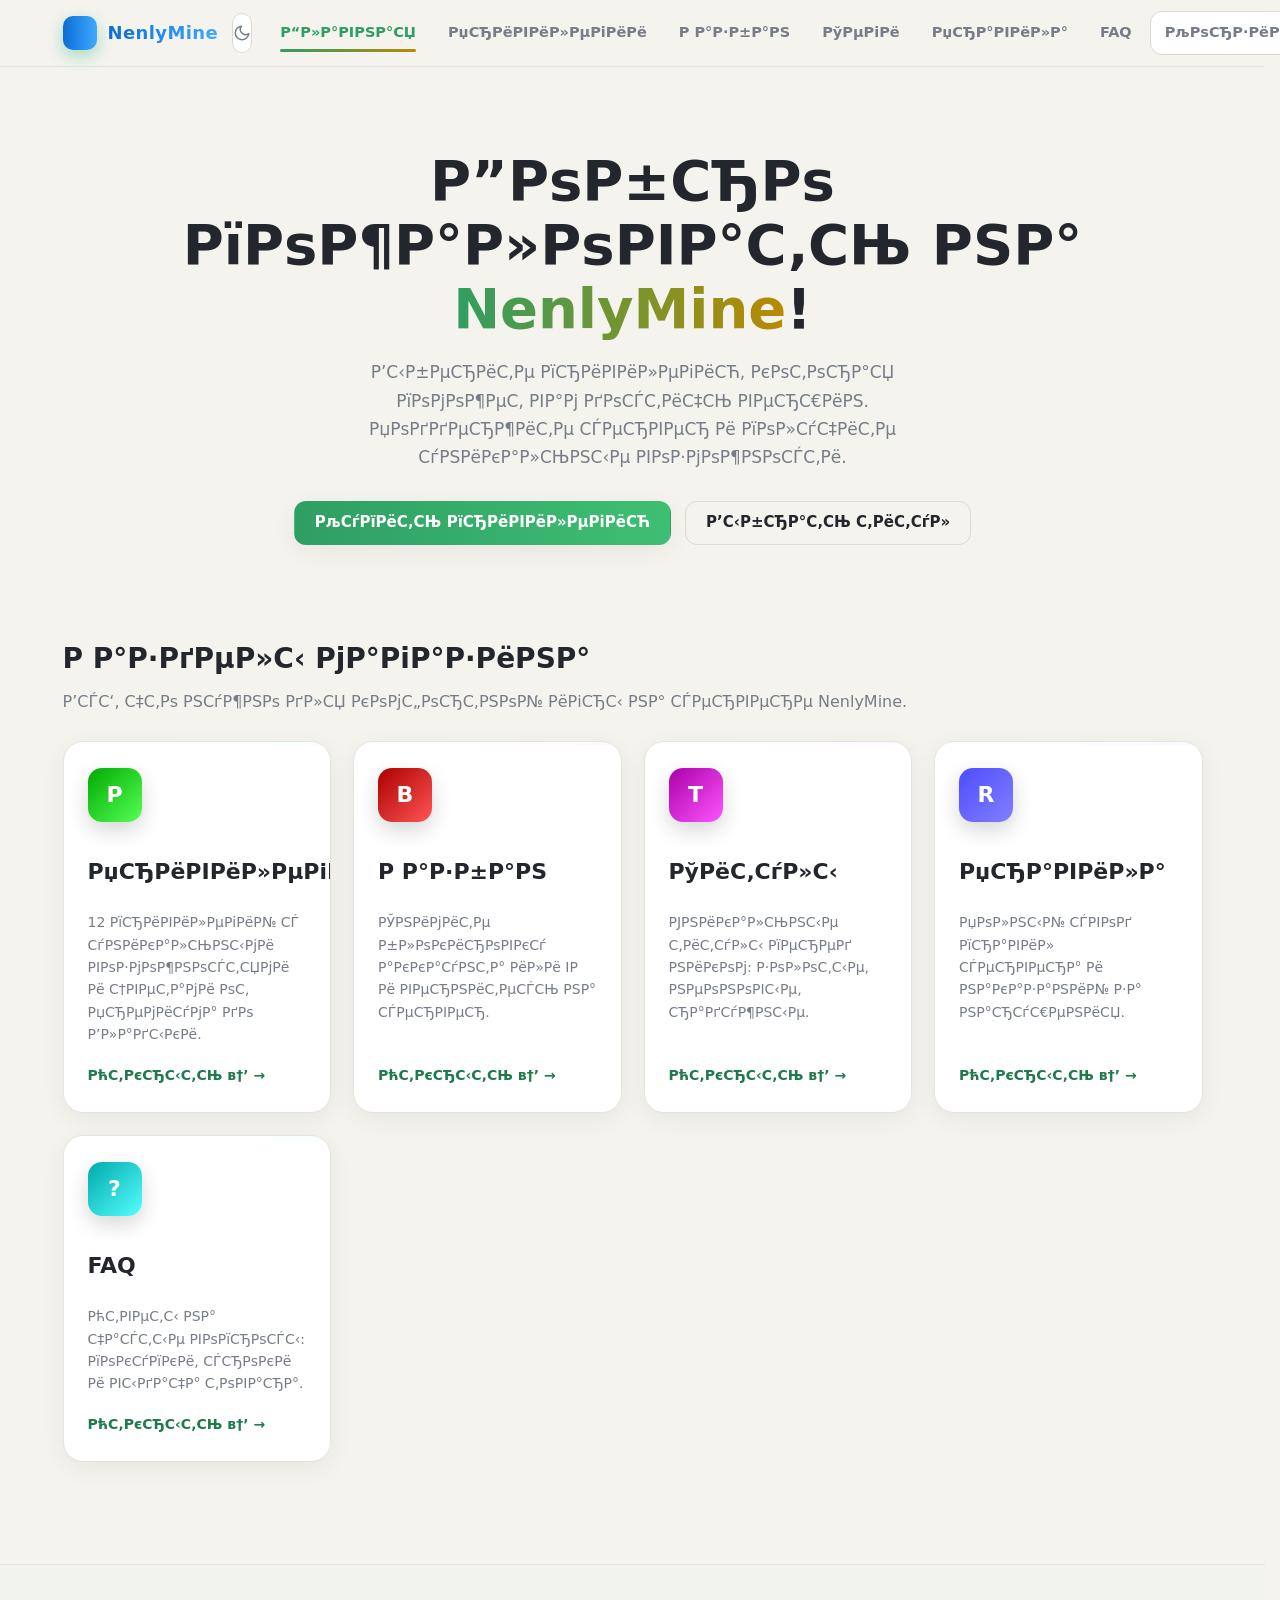
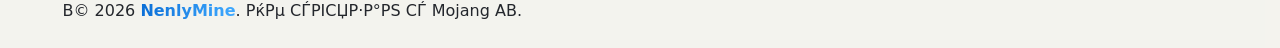
==== commit 02dedcfd: "Убран пункт 'Размут' из навигации на всех страницах. Восстановлен корректный unban.html с карточками" ====
--- a/index.html
+++ b/index.html
@@ -1,9 +1,9 @@
-<!DOCTYPE html>
+﻿<!DOCTYPE html>
 <html lang="ru">
 <head>
     <meta charset="UTF-8">
     <meta name="viewport" content="width=device-width, initial-scale=1.0">
-    <title>NenlyMine — Главная</title>
+    <title>NenlyMine вЂ” Р“Р»Р°РІРЅР°СЏ</title>
     <link rel="stylesheet" href="style.css?v=6"><script>try{if(localStorage.getItem('nenlymine-theme')==='dark'){document.documentElement.setAttribute('data-theme','dark');}}catch(e){}</script>
 </head>
 <body>
@@ -13,21 +13,20 @@
                 <span class="logo-block"></span>
                 <span class="logo-text">NenlyMine</span>
             </a>
-            <button class="theme-toggle" id="themeToggle" type="button" aria-label="Переключить тему">
+            <button class="theme-toggle" id="themeToggle" type="button" aria-label="РџРµСЂРµРєР»СЋС‡РёС‚СЊ С‚РµРјСѓ">
                 <svg class="icon-moon" viewBox="0 0 24 24" width="18" height="18" fill="none" stroke="currentColor" stroke-width="2" stroke-linecap="round" stroke-linejoin="round"><path d="M21 12.79A9 9 0 1 1 11.21 3 7 7 0 0 0 21 12.79z"/></svg>
                 <svg class="icon-sun" viewBox="0 0 24 24" width="18" height="18" fill="none" stroke="currentColor" stroke-width="2" stroke-linecap="round" stroke-linejoin="round"><circle cx="12" cy="12" r="5"/><line x1="12" y1="1" x2="12" y2="3"/><line x1="12" y1="21" x2="12" y2="23"/><line x1="4.22" y1="4.22" x2="5.64" y2="5.64"/><line x1="18.36" y1="18.36" x2="19.78" y2="19.78"/><line x1="1" y1="12" x2="3" y2="12"/><line x1="21" y1="12" x2="23" y2="12"/><line x1="4.22" y1="19.78" x2="5.64" y2="18.36"/><line x1="18.36" y1="5.64" x2="19.78" y2="4.22"/></svg>
             </button>
             <nav class="nav" id="siteNav">
-                <a href="index.html" class="active">Главная</a>
-                <a href="privileges.html">Привилегии</a>
-                <a href="unban.html">Разбан</a>
-                <a href="unmute.html">Размут</a>
-                <a href="titles.html">Теги</a>
-                <a href="rules.html">Правила</a>
+                <a href="index.html" class="active">Р“Р»Р°РІРЅР°СЏ</a>
+                <a href="privileges.html">РџСЂРёРІРёР»РµРіРёРё</a>
+                <a href="unban.html">Р Р°Р·Р±Р°РЅ</a>
+                <a href="titles.html">РўРµРіРё</a>
+                <a href="rules.html">РџСЂР°РІРёР»Р°</a>
                 <a href="faq.html">FAQ</a>
-                <a href="cart.html" class="cart-link">Корзина<span id="cartBadge" class="cart-count" style="display:none"></span></a>
+                <a href="cart.html" class="cart-link">РљРѕСЂР·РёРЅР°<span id="cartBadge" class="cart-count" style="display:none"></span></a>
             </nav>
-            <button class="hamburger" id="menuToggle" type="button" aria-label="Открыть меню" aria-expanded="false">
+            <button class="hamburger" id="menuToggle" type="button" aria-label="РћС‚РєСЂС‹С‚СЊ РјРµРЅСЋ" aria-expanded="false">
                 <svg class="icon-burger" viewBox="0 0 24 24" width="18" height="18" fill="none" stroke="currentColor" stroke-width="2" stroke-linecap="round"><line x1="4" y1="7" x2="20" y2="7"/><line x1="4" y1="12" x2="20" y2="12"/><line x1="4" y1="17" x2="20" y2="17"/></svg>
                 <svg class="icon-close" viewBox="0 0 24 24" width="18" height="18" fill="none" stroke="currentColor" stroke-width="2" stroke-linecap="round"><line x1="6" y1="6" x2="18" y2="18"/><line x1="18" y1="6" x2="6" y2="18"/></svg>
             </button>
@@ -37,55 +36,49 @@
     <main>
         <section class="hero">
             <div class="container">
-                <h1 class="hero-title">Добро пожаловать на <span>NenlyMine</span>!</h1>
-                <p class="hero-sub">Выберите привилегию, которая поможет вам достичь вершин. Поддержите сервер и получите уникальные возможности.</p>
+                <h1 class="hero-title">Р”РѕР±СЂРѕ РїРѕР¶Р°Р»РѕРІР°С‚СЊ РЅР° <span>NenlyMine</span>!</h1>
+                <p class="hero-sub">Р’С‹Р±РµСЂРёС‚Рµ РїСЂРёРІРёР»РµРіРёСЋ, РєРѕС‚РѕСЂР°СЏ РїРѕРјРѕР¶РµС‚ РІР°Рј РґРѕСЃС‚РёС‡СЊ РІРµСЂС€РёРЅ. РџРѕРґРґРµСЂР¶РёС‚Рµ СЃРµСЂРІРµСЂ Рё РїРѕР»СѓС‡РёС‚Рµ СѓРЅРёРєР°Р»СЊРЅС‹Рµ РІРѕР·РјРѕР¶РЅРѕСЃС‚Рё.</p>
                 <div class="hero-buttons">
-                    <a href="privileges.html" class="btn btn-primary">Купить привилегию</a>
-                    <a href="titles.html" class="btn btn-outline">Выбрать титул</a>
+                    <a href="privileges.html" class="btn btn-primary">РљСѓРїРёС‚СЊ РїСЂРёРІРёР»РµРіРёСЋ</a>
+                    <a href="titles.html" class="btn btn-outline">Р’С‹Р±СЂР°С‚СЊ С‚РёС‚СѓР»</a>
                 </div>
             </div>
         </section>
 
         <section class="section">
             <div class="container">
-                <h2 class="section-title">Разделы магазина</h2>
-                <p class="section-sub">Всё, что нужно для комфортной игры на сервере NenlyMine.</p>
+                <h2 class="section-title">Р Р°Р·РґРµР»С‹ РјР°РіР°Р·РёРЅР°</h2>
+                <p class="section-sub">Р’СЃС‘, С‡С‚Рѕ РЅСѓР¶РЅРѕ РґР»СЏ РєРѕРјС„РѕСЂС‚РЅРѕР№ РёРіСЂС‹ РЅР° СЃРµСЂРІРµСЂРµ NenlyMine.</p>
                 <div class="grid grid-4">
                     <a href="privileges.html" class="card card-link" style="--c:#55FF55">
                         <div class="thumb" style="background:linear-gradient(135deg,#00AA00,#55FF55)">P</div>
-                        <h3 class="card-title overlay-name">Привилегии</h3>
-                        <p class="card-desc">12 привилегий с уникальными возможностями и цветами от Премиума до Владыки.</p>
-                        <span class="card-link-go">Открыть →</span>
+                        <h3 class="card-title overlay-name">РџСЂРёРІРёР»РµРіРёРё</h3>
+                        <p class="card-desc">12 РїСЂРёРІРёР»РµРіРёР№ СЃ СѓРЅРёРєР°Р»СЊРЅС‹РјРё РІРѕР·РјРѕР¶РЅРѕСЃС‚СЏРјРё Рё С†РІРµС‚Р°РјРё РѕС‚ РџСЂРµРјРёСѓРјР° РґРѕ Р’Р»Р°РґС‹РєРё.</p>
+                        <span class="card-link-go">РћС‚РєСЂС‹С‚СЊ в†’</span>
                     </a>
                     <a href="unban.html" class="card card-link" style="--c:#FF5555">
                         <div class="thumb" style="background:linear-gradient(135deg,#AA0000,#FF5555)">B</div>
-                        <h3 class="card-title overlay-name">Разбан</h3>
-                        <p class="card-desc">Снимите блокировку аккаунта или IP и вернитесь на сервер.</p>
-                        <span class="card-link-go">Открыть →</span>
-                    </a>
-                    <a href="unmute.html" class="card card-link" style="--c:#FFAA00">
-                        <div class="thumb" style="background:linear-gradient(135deg,#FF8A00,#FFD34D)">M</div>
-                        <h3 class="card-title overlay-name">Размут</h3>
-                        <p class="card-desc">Снимите мут в чате и снова общайтесь с игроками.</p>
-                        <span class="card-link-go">Открыть →</span>
+                        <h3 class="card-title overlay-name">Р Р°Р·Р±Р°РЅ</h3>
+                        <p class="card-desc">РЎРЅРёРјРёС‚Рµ Р±Р»РѕРєРёСЂРѕРІРєСѓ Р°РєРєР°СѓРЅС‚Р° РёР»Рё IP Рё РІРµСЂРЅРёС‚РµСЃСЊ РЅР° СЃРµСЂРІРµСЂ.</p>
+                        <span class="card-link-go">РћС‚РєСЂС‹С‚СЊ в†’</span>
                     </a>
                     <a href="titles.html" class="card card-link" style="--c:#FF55FF">
                         <div class="thumb" style="background:linear-gradient(135deg,#AA00AA,#FF55FF)">T</div>
-                        <h3 class="card-title overlay-name">Титулы</h3>
-                        <p class="card-desc">Уникальные титулы перед ником: золотые, неоновые, радужные.</p>
-                        <span class="card-link-go">Открыть →</span>
+                        <h3 class="card-title overlay-name">РўРёС‚СѓР»С‹</h3>
+                        <p class="card-desc">РЈРЅРёРєР°Р»СЊРЅС‹Рµ С‚РёС‚СѓР»С‹ РїРµСЂРµРґ РЅРёРєРѕРј: Р·РѕР»РѕС‚С‹Рµ, РЅРµРѕРЅРѕРІС‹Рµ, СЂР°РґСѓР¶РЅС‹Рµ.</p>
+                        <span class="card-link-go">РћС‚РєСЂС‹С‚СЊ в†’</span>
                     </a>
                     <a href="rules.html" class="card card-link" style="--c:#5555FF">
                         <div class="thumb" style="background:linear-gradient(135deg,#4D4DFF,#8080FF)">R</div>
-                        <h3 class="card-title overlay-name">Правила</h3>
-                        <p class="card-desc">Полный свод правил сервера и наказаний за нарушения.</p>
-                        <span class="card-link-go">Открыть →</span>
+                        <h3 class="card-title overlay-name">РџСЂР°РІРёР»Р°</h3>
+                        <p class="card-desc">РџРѕР»РЅС‹Р№ СЃРІРѕРґ РїСЂР°РІРёР» СЃРµСЂРІРµСЂР° Рё РЅР°РєР°Р·Р°РЅРёР№ Р·Р° РЅР°СЂСѓС€РµРЅРёСЏ.</p>
+                        <span class="card-link-go">РћС‚РєСЂС‹С‚СЊ в†’</span>
                     </a>
                     <a href="faq.html" class="card card-link" style="--c:#55FFFF">
                         <div class="thumb" style="background:linear-gradient(135deg,#00AAAA,#55FFFF)">?</div>
                         <h3 class="card-title overlay-name">FAQ</h3>
-                        <p class="card-desc">Ответы на частые вопросы: покупки, сроки и выдача товара.</p>
-                        <span class="card-link-go">Открыть →</span>
+                        <p class="card-desc">РћС‚РІРµС‚С‹ РЅР° С‡Р°СЃС‚С‹Рµ РІРѕРїСЂРѕСЃС‹: РїРѕРєСѓРїРєРё, СЃСЂРѕРєРё Рё РІС‹РґР°С‡Р° С‚РѕРІР°СЂР°.</p>
+                        <span class="card-link-go">РћС‚РєСЂС‹С‚СЊ в†’</span>
                     </a>
                 </div>
             </div>
@@ -94,7 +87,7 @@
 
     <footer class="site-footer">
         <div class="container">
-            <p>© 2026 <span class="footer-brand">NenlyMine</span>. Не связан с Mojang AB.</p>
+            <p>В© 2026 <span class="footer-brand">NenlyMine</span>. РќРµ СЃРІСЏР·Р°РЅ СЃ Mojang AB.</p>
         </div>
     </footer>
     <script src="script.js"></script>
--- a/style.css
+++ b/style.css
@@ -236,6 +236,11 @@
 /* ---------- Общие ---------- */
 .container { width: 100%; max-width: 1180px; margin: 0 auto; padding: 0 20px; }
 .container-narrow { max-width: 860px; }
+
+/* Полоса прокрутки сужает область на 15px только на длинных страницах —
+   из-за этого центрированная шапка на них сдвигается. Резервируем место
+   под полосу всегда, чтобы навигация стояла одинаково на всех страницах. */
+html { scrollbar-gutter: stable; }
 
 .site-header {
     position: sticky; top: 0; z-index: 100;
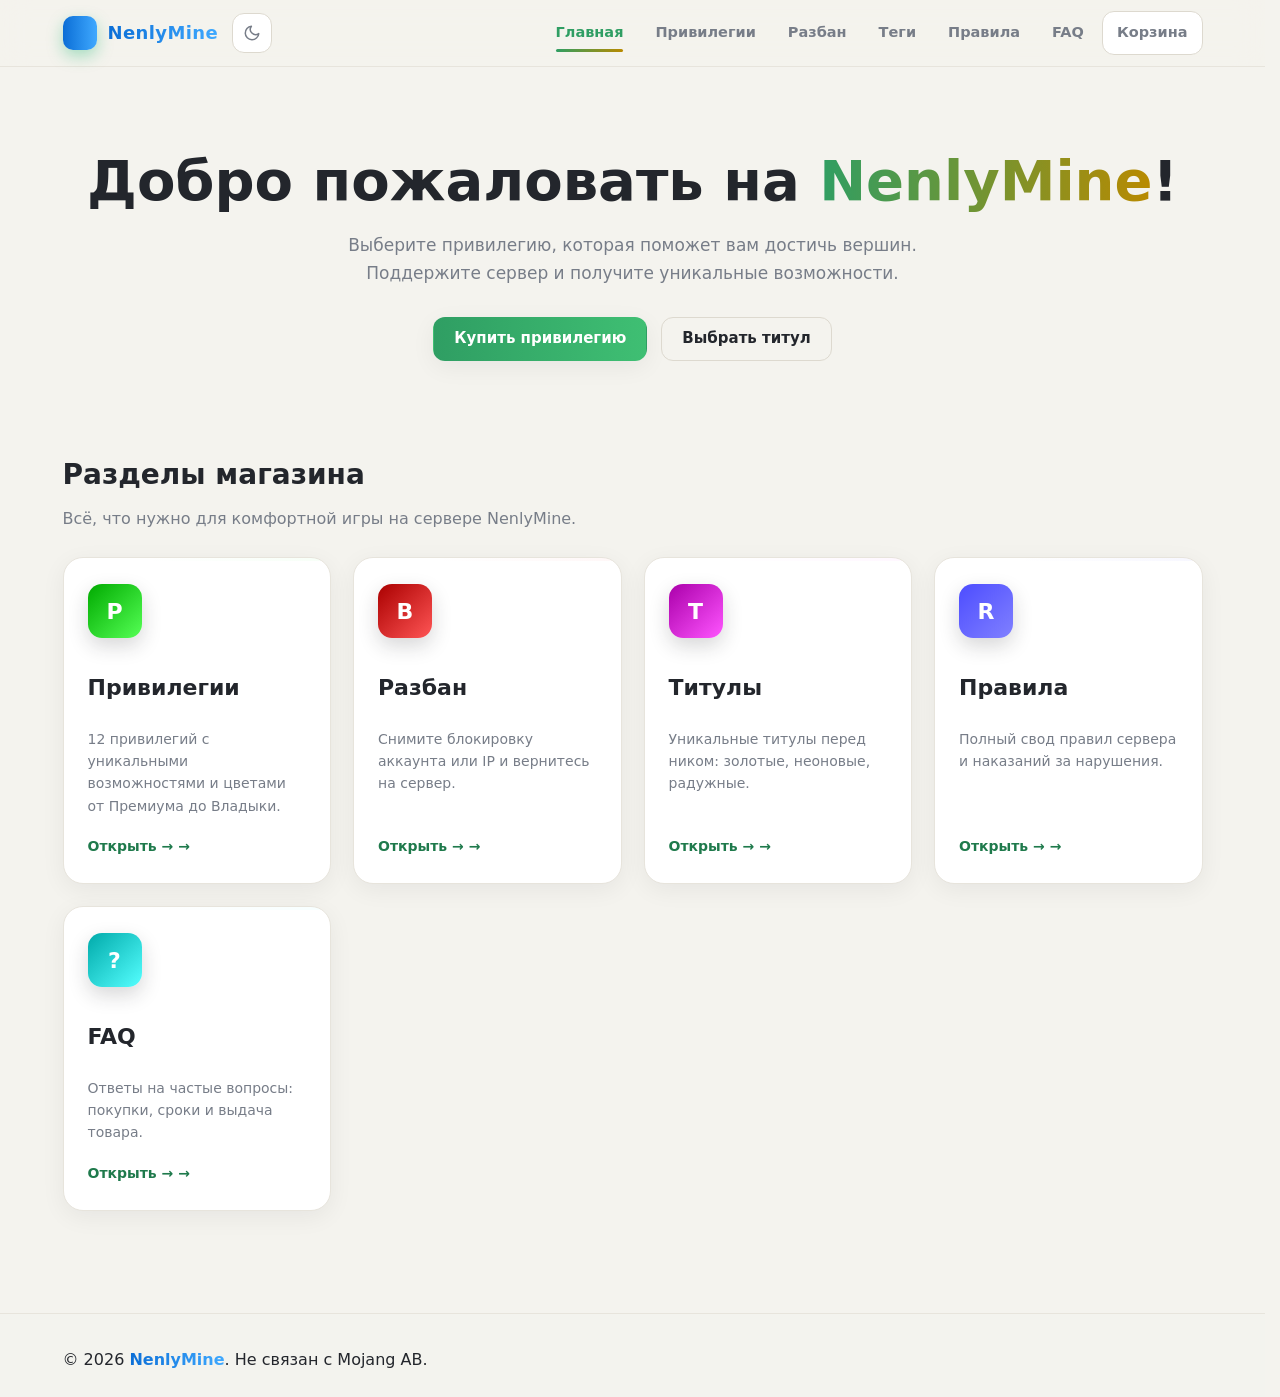
==== commit d5195455: "Исправлена кодировка (устранены иероглифы); удалён раздел Размут (страница и пункт меню); убран Разб" ====
--- a/index.html
+++ b/index.html
@@ -1,9 +1,9 @@
-﻿<!DOCTYPE html>
+<!DOCTYPE html>
 <html lang="ru">
 <head>
     <meta charset="UTF-8">
     <meta name="viewport" content="width=device-width, initial-scale=1.0">
-    <title>NenlyMine вЂ” Р“Р»Р°РІРЅР°СЏ</title>
+    <title>NenlyMine — Главная</title>
     <link rel="stylesheet" href="style.css?v=6"><script>try{if(localStorage.getItem('nenlymine-theme')==='dark'){document.documentElement.setAttribute('data-theme','dark');}}catch(e){}</script>
 </head>
 <body>
@@ -13,20 +13,20 @@
                 <span class="logo-block"></span>
                 <span class="logo-text">NenlyMine</span>
             </a>
-            <button class="theme-toggle" id="themeToggle" type="button" aria-label="РџРµСЂРµРєР»СЋС‡РёС‚СЊ С‚РµРјСѓ">
+            <button class="theme-toggle" id="themeToggle" type="button" aria-label="Переключить тему">
                 <svg class="icon-moon" viewBox="0 0 24 24" width="18" height="18" fill="none" stroke="currentColor" stroke-width="2" stroke-linecap="round" stroke-linejoin="round"><path d="M21 12.79A9 9 0 1 1 11.21 3 7 7 0 0 0 21 12.79z"/></svg>
                 <svg class="icon-sun" viewBox="0 0 24 24" width="18" height="18" fill="none" stroke="currentColor" stroke-width="2" stroke-linecap="round" stroke-linejoin="round"><circle cx="12" cy="12" r="5"/><line x1="12" y1="1" x2="12" y2="3"/><line x1="12" y1="21" x2="12" y2="23"/><line x1="4.22" y1="4.22" x2="5.64" y2="5.64"/><line x1="18.36" y1="18.36" x2="19.78" y2="19.78"/><line x1="1" y1="12" x2="3" y2="12"/><line x1="21" y1="12" x2="23" y2="12"/><line x1="4.22" y1="19.78" x2="5.64" y2="18.36"/><line x1="18.36" y1="5.64" x2="19.78" y2="4.22"/></svg>
             </button>
             <nav class="nav" id="siteNav">
-                <a href="index.html" class="active">Р“Р»Р°РІРЅР°СЏ</a>
-                <a href="privileges.html">РџСЂРёРІРёР»РµРіРёРё</a>
-                <a href="unban.html">Р Р°Р·Р±Р°РЅ</a>
-                <a href="titles.html">РўРµРіРё</a>
-                <a href="rules.html">РџСЂР°РІРёР»Р°</a>
+                <a href="index.html" class="active">Главная</a>
+                <a href="privileges.html">Привилегии</a>
+                <a href="unban.html">Разбан</a>
+                <a href="titles.html">Теги</a>
+                <a href="rules.html">Правила</a>
                 <a href="faq.html">FAQ</a>
-                <a href="cart.html" class="cart-link">РљРѕСЂР·РёРЅР°<span id="cartBadge" class="cart-count" style="display:none"></span></a>
+                <a href="cart.html" class="cart-link">Корзина<span id="cartBadge" class="cart-count" style="display:none"></span></a>
             </nav>
-            <button class="hamburger" id="menuToggle" type="button" aria-label="РћС‚РєСЂС‹С‚СЊ РјРµРЅСЋ" aria-expanded="false">
+            <button class="hamburger" id="menuToggle" type="button" aria-label="Открыть меню" aria-expanded="false">
                 <svg class="icon-burger" viewBox="0 0 24 24" width="18" height="18" fill="none" stroke="currentColor" stroke-width="2" stroke-linecap="round"><line x1="4" y1="7" x2="20" y2="7"/><line x1="4" y1="12" x2="20" y2="12"/><line x1="4" y1="17" x2="20" y2="17"/></svg>
                 <svg class="icon-close" viewBox="0 0 24 24" width="18" height="18" fill="none" stroke="currentColor" stroke-width="2" stroke-linecap="round"><line x1="6" y1="6" x2="18" y2="18"/><line x1="18" y1="6" x2="6" y2="18"/></svg>
             </button>
@@ -36,49 +36,49 @@
     <main>
         <section class="hero">
             <div class="container">
-                <h1 class="hero-title">Р”РѕР±СЂРѕ РїРѕР¶Р°Р»РѕРІР°С‚СЊ РЅР° <span>NenlyMine</span>!</h1>
-                <p class="hero-sub">Р’С‹Р±РµСЂРёС‚Рµ РїСЂРёРІРёР»РµРіРёСЋ, РєРѕС‚РѕСЂР°СЏ РїРѕРјРѕР¶РµС‚ РІР°Рј РґРѕСЃС‚РёС‡СЊ РІРµСЂС€РёРЅ. РџРѕРґРґРµСЂР¶РёС‚Рµ СЃРµСЂРІРµСЂ Рё РїРѕР»СѓС‡РёС‚Рµ СѓРЅРёРєР°Р»СЊРЅС‹Рµ РІРѕР·РјРѕР¶РЅРѕСЃС‚Рё.</p>
+                <h1 class="hero-title">Добро пожаловать на <span>NenlyMine</span>!</h1>
+                <p class="hero-sub">Выберите привилегию, которая поможет вам достичь вершин. Поддержите сервер и получите уникальные возможности.</p>
                 <div class="hero-buttons">
-                    <a href="privileges.html" class="btn btn-primary">РљСѓРїРёС‚СЊ РїСЂРёРІРёР»РµРіРёСЋ</a>
-                    <a href="titles.html" class="btn btn-outline">Р’С‹Р±СЂР°С‚СЊ С‚РёС‚СѓР»</a>
+                    <a href="privileges.html" class="btn btn-primary">Купить привилегию</a>
+                    <a href="titles.html" class="btn btn-outline">Выбрать титул</a>
                 </div>
             </div>
         </section>
 
         <section class="section">
             <div class="container">
-                <h2 class="section-title">Р Р°Р·РґРµР»С‹ РјР°РіР°Р·РёРЅР°</h2>
-                <p class="section-sub">Р’СЃС‘, С‡С‚Рѕ РЅСѓР¶РЅРѕ РґР»СЏ РєРѕРјС„РѕСЂС‚РЅРѕР№ РёРіСЂС‹ РЅР° СЃРµСЂРІРµСЂРµ NenlyMine.</p>
+                <h2 class="section-title">Разделы магазина</h2>
+                <p class="section-sub">Всё, что нужно для комфортной игры на сервере NenlyMine.</p>
                 <div class="grid grid-4">
                     <a href="privileges.html" class="card card-link" style="--c:#55FF55">
                         <div class="thumb" style="background:linear-gradient(135deg,#00AA00,#55FF55)">P</div>
-                        <h3 class="card-title overlay-name">РџСЂРёРІРёР»РµРіРёРё</h3>
-                        <p class="card-desc">12 РїСЂРёРІРёР»РµРіРёР№ СЃ СѓРЅРёРєР°Р»СЊРЅС‹РјРё РІРѕР·РјРѕР¶РЅРѕСЃС‚СЏРјРё Рё С†РІРµС‚Р°РјРё РѕС‚ РџСЂРµРјРёСѓРјР° РґРѕ Р’Р»Р°РґС‹РєРё.</p>
-                        <span class="card-link-go">РћС‚РєСЂС‹С‚СЊ в†’</span>
+                        <h3 class="card-title overlay-name">Привилегии</h3>
+                        <p class="card-desc">12 привилегий с уникальными возможностями и цветами от Премиума до Владыки.</p>
+                        <span class="card-link-go">Открыть →</span>
                     </a>
                     <a href="unban.html" class="card card-link" style="--c:#FF5555">
                         <div class="thumb" style="background:linear-gradient(135deg,#AA0000,#FF5555)">B</div>
-                        <h3 class="card-title overlay-name">Р Р°Р·Р±Р°РЅ</h3>
-                        <p class="card-desc">РЎРЅРёРјРёС‚Рµ Р±Р»РѕРєРёСЂРѕРІРєСѓ Р°РєРєР°СѓРЅС‚Р° РёР»Рё IP Рё РІРµСЂРЅРёС‚РµСЃСЊ РЅР° СЃРµСЂРІРµСЂ.</p>
-                        <span class="card-link-go">РћС‚РєСЂС‹С‚СЊ в†’</span>
+                        <h3 class="card-title overlay-name">Разбан</h3>
+                        <p class="card-desc">Снимите блокировку аккаунта или IP и вернитесь на сервер.</p>
+                        <span class="card-link-go">Открыть →</span>
                     </a>
                     <a href="titles.html" class="card card-link" style="--c:#FF55FF">
                         <div class="thumb" style="background:linear-gradient(135deg,#AA00AA,#FF55FF)">T</div>
-                        <h3 class="card-title overlay-name">РўРёС‚СѓР»С‹</h3>
-                        <p class="card-desc">РЈРЅРёРєР°Р»СЊРЅС‹Рµ С‚РёС‚СѓР»С‹ РїРµСЂРµРґ РЅРёРєРѕРј: Р·РѕР»РѕС‚С‹Рµ, РЅРµРѕРЅРѕРІС‹Рµ, СЂР°РґСѓР¶РЅС‹Рµ.</p>
-                        <span class="card-link-go">РћС‚РєСЂС‹С‚СЊ в†’</span>
+                        <h3 class="card-title overlay-name">Титулы</h3>
+                        <p class="card-desc">Уникальные титулы перед ником: золотые, неоновые, радужные.</p>
+                        <span class="card-link-go">Открыть →</span>
                     </a>
                     <a href="rules.html" class="card card-link" style="--c:#5555FF">
                         <div class="thumb" style="background:linear-gradient(135deg,#4D4DFF,#8080FF)">R</div>
-                        <h3 class="card-title overlay-name">РџСЂР°РІРёР»Р°</h3>
-                        <p class="card-desc">РџРѕР»РЅС‹Р№ СЃРІРѕРґ РїСЂР°РІРёР» СЃРµСЂРІРµСЂР° Рё РЅР°РєР°Р·Р°РЅРёР№ Р·Р° РЅР°СЂСѓС€РµРЅРёСЏ.</p>
-                        <span class="card-link-go">РћС‚РєСЂС‹С‚СЊ в†’</span>
+                        <h3 class="card-title overlay-name">Правила</h3>
+                        <p class="card-desc">Полный свод правил сервера и наказаний за нарушения.</p>
+                        <span class="card-link-go">Открыть →</span>
                     </a>
                     <a href="faq.html" class="card card-link" style="--c:#55FFFF">
                         <div class="thumb" style="background:linear-gradient(135deg,#00AAAA,#55FFFF)">?</div>
                         <h3 class="card-title overlay-name">FAQ</h3>
-                        <p class="card-desc">РћС‚РІРµС‚С‹ РЅР° С‡Р°СЃС‚С‹Рµ РІРѕРїСЂРѕСЃС‹: РїРѕРєСѓРїРєРё, СЃСЂРѕРєРё Рё РІС‹РґР°С‡Р° С‚РѕРІР°СЂР°.</p>
-                        <span class="card-link-go">РћС‚РєСЂС‹С‚СЊ в†’</span>
+                        <p class="card-desc">Ответы на частые вопросы: покупки, сроки и выдача товара.</p>
+                        <span class="card-link-go">Открыть →</span>
                     </a>
                 </div>
             </div>
@@ -87,7 +87,7 @@
 
     <footer class="site-footer">
         <div class="container">
-            <p>В© 2026 <span class="footer-brand">NenlyMine</span>. РќРµ СЃРІСЏР·Р°РЅ СЃ Mojang AB.</p>
+            <p>© 2026 <span class="footer-brand">NenlyMine</span>. Не связан с Mojang AB.</p>
         </div>
     </footer>
     <script src="script.js"></script>
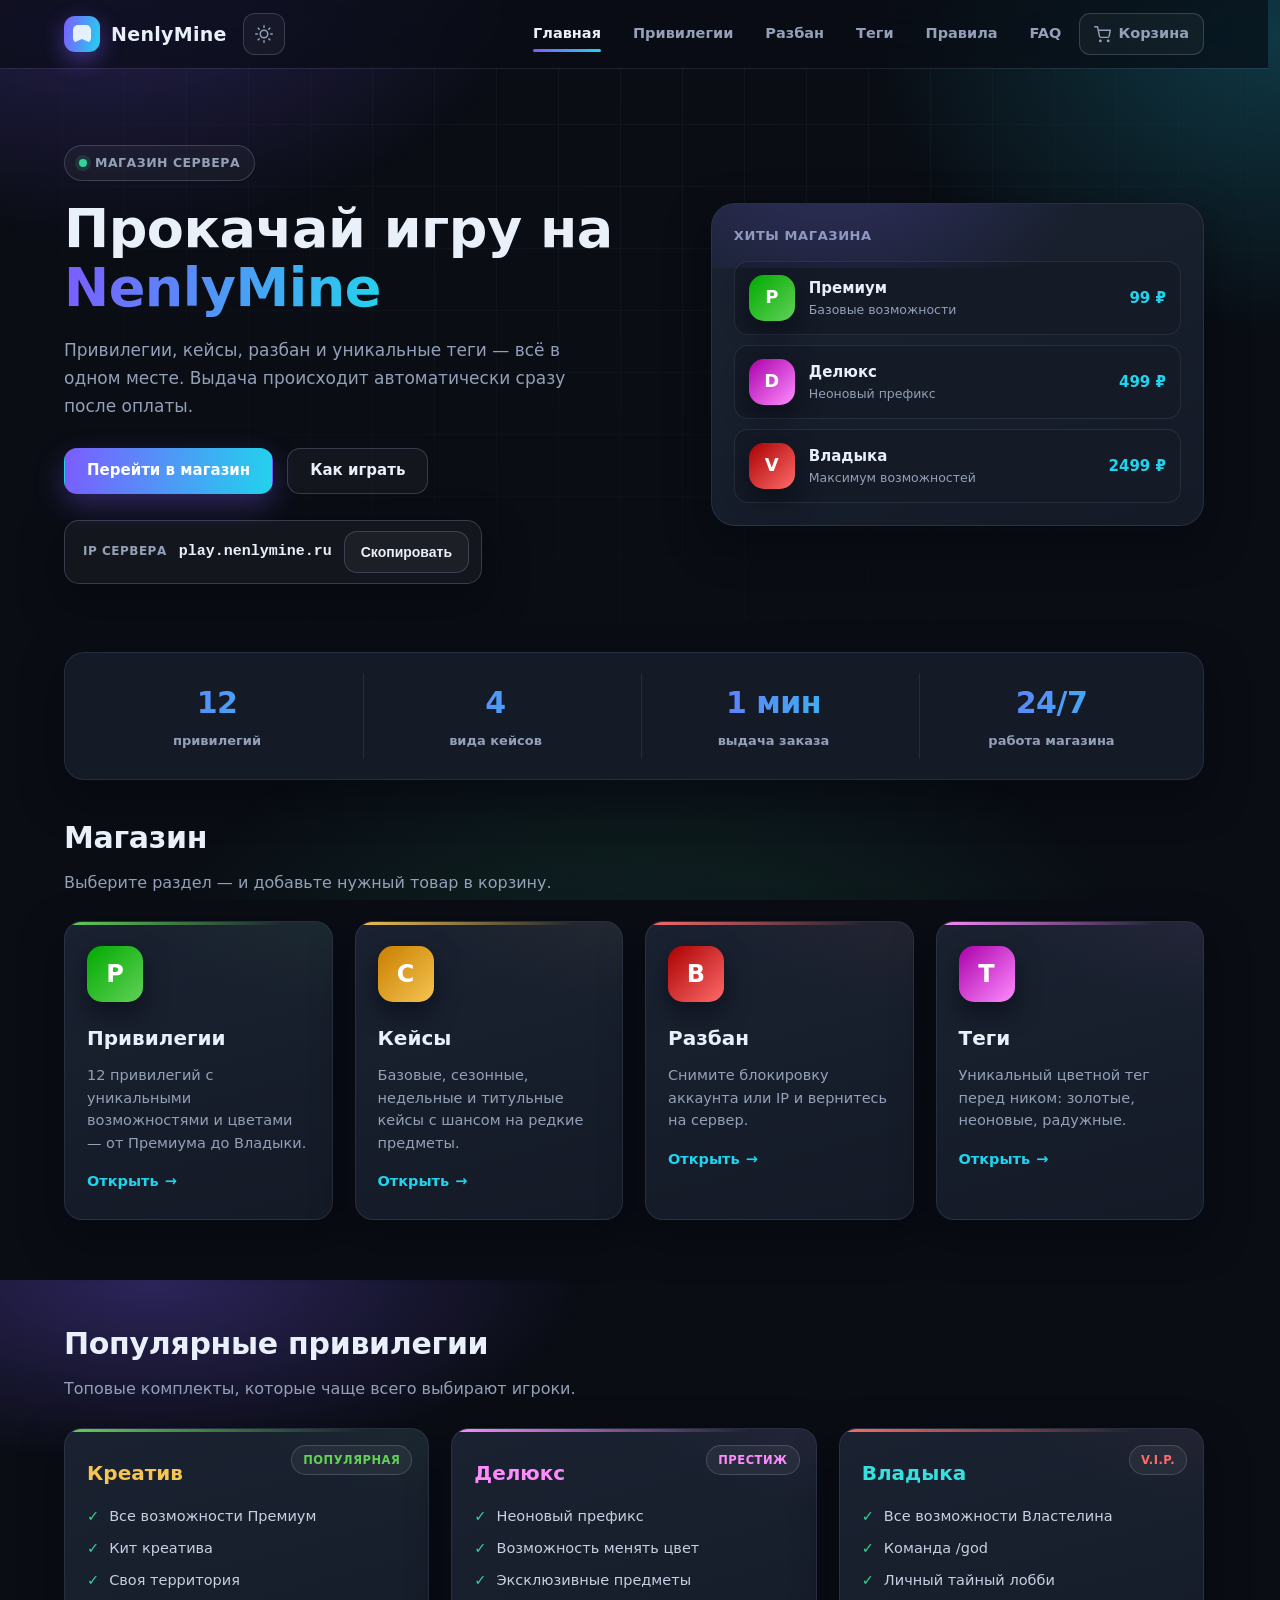
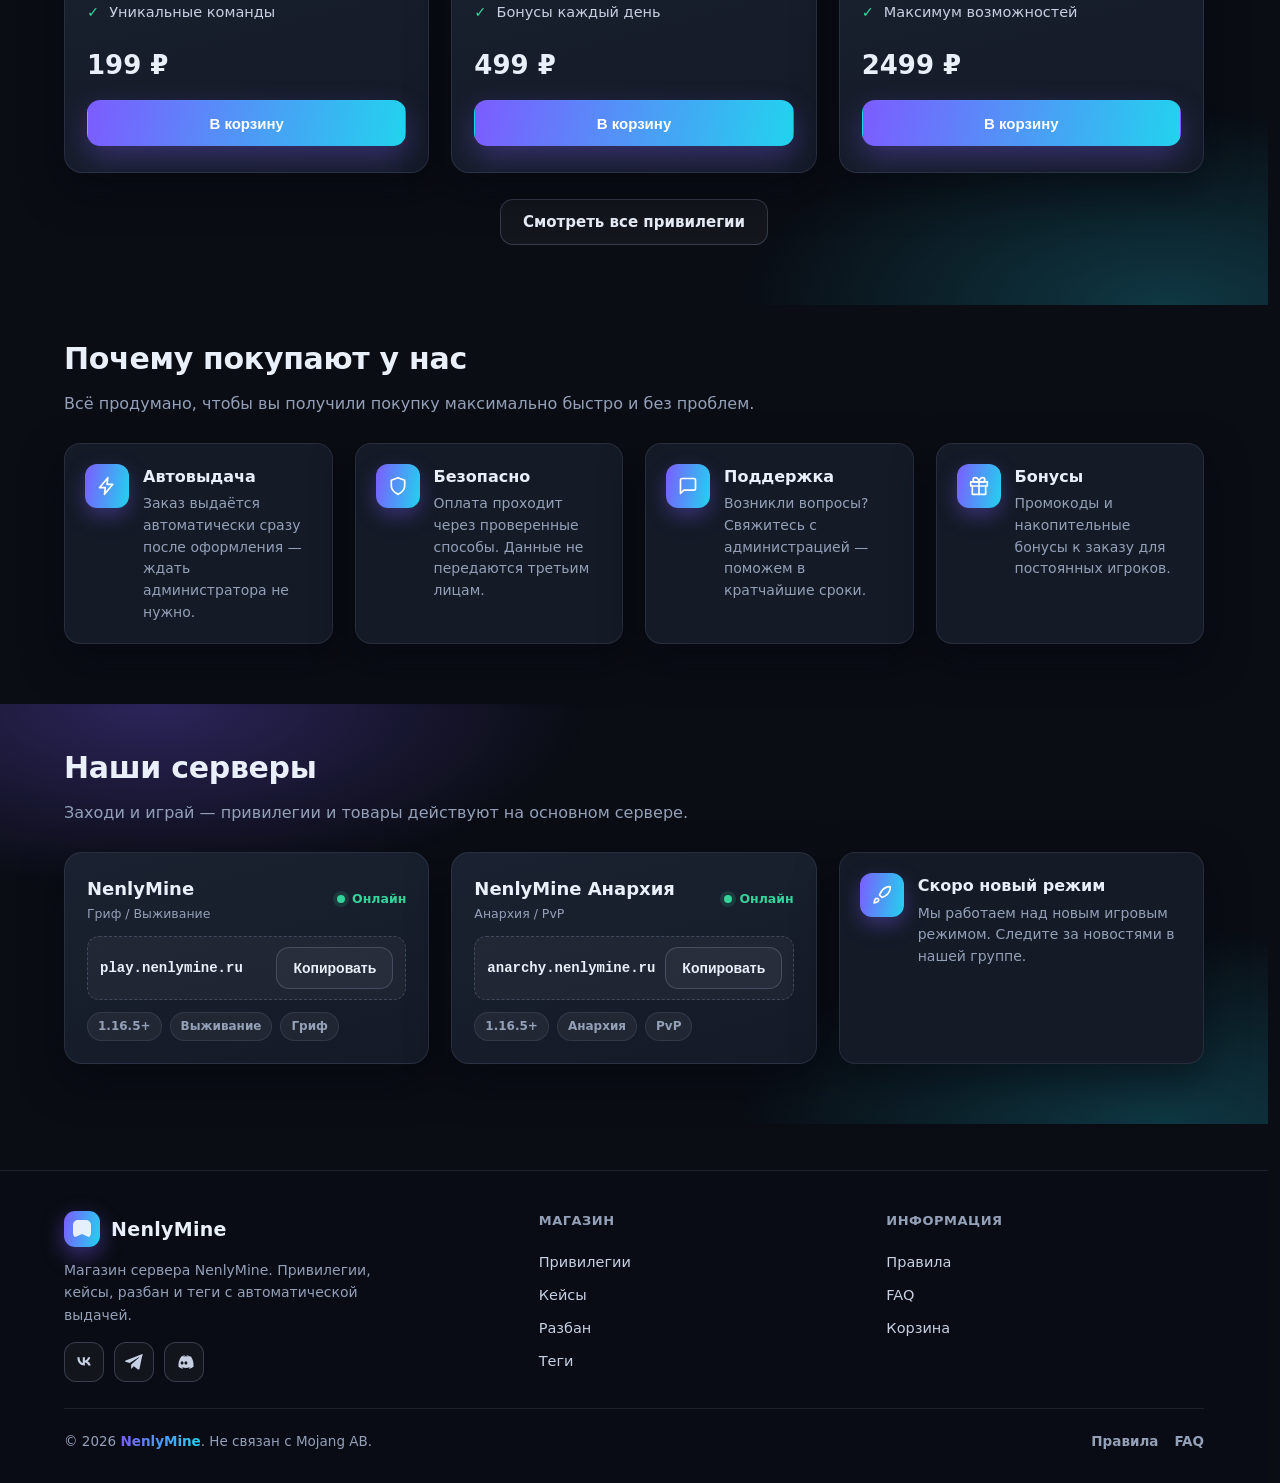
==== commit 1f144b99: "Редизайн сайта в стиле донат-магазина: тёмная тема по умолчанию, лендинг, аккордеон FAQ, копирование" ====
--- a/index.html
+++ b/index.html
@@ -3,8 +3,9 @@
 <head>
     <meta charset="UTF-8">
     <meta name="viewport" content="width=device-width, initial-scale=1.0">
-    <title>NenlyMine — Главная</title>
-    <link rel="stylesheet" href="style.css?v=6"><script>try{if(localStorage.getItem('nenlymine-theme')==='dark'){document.documentElement.setAttribute('data-theme','dark');}}catch(e){}</script>
+    <title>NenlyMine — Магазин сервера</title>
+    <meta name="description" content="Официальный магазин сервера NenlyMine: привилегии, кейсы, разбан и теги. Мгновенная автоматическая выдача.">
+    <link rel="stylesheet" href="style.css?v=11"><script>try{if(localStorage.getItem('nenlymine-theme')==='light'){document.documentElement.setAttribute('data-theme','light');}}catch(e){}</script>
 </head>
 <body>
     <header class="site-header">
@@ -24,7 +25,11 @@
                 <a href="titles.html">Теги</a>
                 <a href="rules.html">Правила</a>
                 <a href="faq.html">FAQ</a>
-                <a href="cart.html" class="cart-link">Корзина<span id="cartBadge" class="cart-count" style="display:none"></span></a>
+                <a href="cart.html" class="cart-link">
+                    <svg viewBox="0 0 24 24" width="17" height="17" fill="none" stroke="currentColor" stroke-width="2" stroke-linecap="round" stroke-linejoin="round"><circle cx="9" cy="21" r="1"/><circle cx="20" cy="21" r="1"/><path d="M1 1h4l2.68 13.39a2 2 0 0 0 2 1.61h9.72a2 2 0 0 0 2-1.61L23 6H6"/></svg>
+                    <span class="cart-label">Корзина</span>
+                    <span id="cartBadge" class="cart-count" style="display:none"></span>
+                </a>
             </nav>
             <button class="hamburger" id="menuToggle" type="button" aria-label="Открыть меню" aria-expanded="false">
                 <svg class="icon-burger" viewBox="0 0 24 24" width="18" height="18" fill="none" stroke="currentColor" stroke-width="2" stroke-linecap="round"><line x1="4" y1="7" x2="20" y2="7"/><line x1="4" y1="12" x2="20" y2="12"/><line x1="4" y1="17" x2="20" y2="17"/></svg>
@@ -34,52 +39,243 @@
     </header>
 
     <main>
+        <!-- HERO -->
         <section class="hero">
             <div class="container">
-                <h1 class="hero-title">Добро пожаловать на <span>NenlyMine</span>!</h1>
-                <p class="hero-sub">Выберите привилегию, которая поможет вам достичь вершин. Поддержите сервер и получите уникальные возможности.</p>
-                <div class="hero-buttons">
-                    <a href="privileges.html" class="btn btn-primary">Купить привилегию</a>
-                    <a href="titles.html" class="btn btn-outline">Выбрать титул</a>
-                </div>
-            </div>
-        </section>
-
+                <div class="hero-copy">
+                    <span class="hero-eyebrow"><span class="dot"></span> Магазин сервера</span>
+                    <h1 class="hero-title">Прокачай игру на <span class="grad-text">NenlyMine</span></h1>
+                    <p class="hero-sub">Привилегии, кейсы, разбан и уникальные теги — всё в одном месте. Выдача происходит автоматически сразу после оплаты.</p>
+                    <div class="hero-buttons">
+                        <a href="privileges.html" class="btn btn-primary">Перейти в магазин</a>
+                        <a href="#servers" class="btn btn-outline">Как играть</a>
+                    </div>
+                    <div class="ip-box">
+                        <span class="ip-label">IP сервера</span>
+                        <code id="serverIp">play.nenlymine.ru</code>
+                        <button type="button" class="btn btn-copy" id="copyIp" data-ip="play.nenlymine.ru">Скопировать</button>
+                    </div>
+                </div>
+                <div class="hero-panel">
+                    <div class="hero-panel-title">Хиты магазина</div>
+                    <div class="hero-mini">
+                        <span class="thumb" style="background:linear-gradient(135deg,#00AA00,#62D158)">P</span>
+                        <div class="hero-mini-body">
+                            <div class="hero-mini-name">Премиум</div>
+                            <div class="hero-mini-meta">Базовые возможности</div>
+                        </div>
+                        <span class="hero-mini-price">99 ₽</span>
+                    </div>
+                    <div class="hero-mini">
+                        <span class="thumb" style="background:linear-gradient(135deg,#AA00AA,#FF8CFF)">D</span>
+                        <div class="hero-mini-body">
+                            <div class="hero-mini-name">Делюкс</div>
+                            <div class="hero-mini-meta">Неоновый префикс</div>
+                        </div>
+                        <span class="hero-mini-price">499 ₽</span>
+                    </div>
+                    <div class="hero-mini">
+                        <span class="thumb" style="background:linear-gradient(135deg,#AA0000,#FF6B6B)">V</span>
+                        <div class="hero-mini-body">
+                            <div class="hero-mini-name">Владыка</div>
+                            <div class="hero-mini-meta">Максимум возможностей</div>
+                        </div>
+                        <span class="hero-mini-price">2499 ₽</span>
+                    </div>
+                </div>
+            </div>
+        </section>
+
+        <!-- СТАТИСТИКА -->
+        <section class="stats">
+            <div class="container">
+                <div class="stats-grid">
+                    <div class="stat"><span class="stat-num">12</span><span class="stat-label">привилегий</span></div>
+                    <div class="stat"><span class="stat-num">4</span><span class="stat-label">вида кейсов</span></div>
+                    <div class="stat"><span class="stat-num">1 мин</span><span class="stat-label">выдача заказа</span></div>
+                    <div class="stat"><span class="stat-num">24/7</span><span class="stat-label">работа магазина</span></div>
+                </div>
+            </div>
+        </section>
+
+        <!-- МАГАЗИН -->
+        <section class="section" id="shop-section">
+            <div class="container">
+                <div class="section-head">
+                    <h2 class="section-title">Магазин</h2>
+                    <p class="section-sub">Выберите раздел — и добавьте нужный товар в корзину.</p>
+                </div>
+                <div class="grid grid-4">
+                    <a href="privileges.html" class="card card-link cat-card" style="--c:#62D158">
+                        <div class="thumb" style="background:linear-gradient(135deg,#00AA00,#62D158)">P</div>
+                        <h3 class="card-title">Привилегии</h3>
+                        <p class="card-desc">12 привилегий с уникальными возможностями и цветами — от Премиума до Владыки.</p>
+                        <span class="card-link-go">Открыть</span>
+                    </a>
+                    <a href="privileges.html#cases" class="card card-link cat-card" style="--c:#F5C451">
+                        <div class="thumb" style="background:linear-gradient(135deg,#C97F00,#F5C451)">C</div>
+                        <h3 class="card-title">Кейсы</h3>
+                        <p class="card-desc">Базовые, сезонные, недельные и титульные кейсы с шансом на редкие предметы.</p>
+                        <span class="card-link-go">Открыть</span>
+                    </a>
+                    <a href="unban.html" class="card card-link cat-card" style="--c:#FF6B6B">
+                        <div class="thumb" style="background:linear-gradient(135deg,#AA0000,#FF6B6B)">B</div>
+                        <h3 class="card-title">Разбан</h3>
+                        <p class="card-desc">Снимите блокировку аккаунта или IP и вернитесь на сервер.</p>
+                        <span class="card-link-go">Открыть</span>
+                    </a>
+                    <a href="titles.html" class="card card-link cat-card" style="--c:#FF8CFF">
+                        <div class="thumb" style="background:linear-gradient(135deg,#AA00AA,#FF8CFF)">T</div>
+                        <h3 class="card-title">Теги</h3>
+                        <p class="card-desc">Уникальный цветной тег перед ником: золотые, неоновые, радужные.</p>
+                        <span class="card-link-go">Открыть</span>
+                    </a>
+                </div>
+            </div>
+        </section>
+
+        <!-- ПОПУЛЯРНЫЕ ПРИВИЛЕГИИ -->
+        <section class="section section-alt">
+            <div class="container">
+                <div class="section-head">
+                    <h2 class="section-title">Популярные привилегии</h2>
+                    <p class="section-sub">Топовые комплекты, которые чаще всего выбирают игроки.</p>
+                </div>
+                <div class="grid grid-3">
+                    <div class="card" style="--c:#62D158" data-kind="group" data-group="creative" data-label="Креатив" data-price="199">
+                        <div class="card-badge">Популярная</div>
+                        <h3 class="card-title creative">Креатив</h3>
+                        <ul class="card-features">
+                            <li>Все возможности Премиум</li>
+                            <li>Кит креатива</li>
+                            <li>Своя территория</li>
+                            <li>Уникальные команды</li>
+                        </ul>
+                        <div class="card-price">199 ₽</div>
+                        <button type="button" class="btn btn-buy btn-add-cart">В корзину</button>
+                    </div>
+                    <div class="card" style="--c:#FF8CFF" data-kind="group" data-group="delux" data-label="Делюкс" data-price="499">
+                        <div class="card-badge">Престиж</div>
+                        <h3 class="card-title deluxe">Делюкс</h3>
+                        <ul class="card-features">
+                            <li>Неоновый префикс</li>
+                            <li>Возможность менять цвет</li>
+                            <li>Эксклюзивные предметы</li>
+                            <li>Бонусы каждый день</li>
+                        </ul>
+                        <div class="card-price">499 ₽</div>
+                        <button type="button" class="btn btn-buy btn-add-cart">В корзину</button>
+                    </div>
+                    <div class="card" style="--c:#FF6B6B" data-kind="group" data-group="vladika" data-label="Владыка" data-price="2499">
+                        <div class="card-badge">V.I.P.</div>
+                        <h3 class="card-title sovereign">Владыка</h3>
+                        <ul class="card-features">
+                            <li>Все возможности Властелина</li>
+                            <li>Команда /god</li>
+                            <li>Личный тайный лобби</li>
+                            <li>Максимум возможностей</li>
+                        </ul>
+                        <div class="card-price">2499 ₽</div>
+                        <button type="button" class="btn btn-buy btn-add-cart">В корзину</button>
+                    </div>
+                </div>
+                <div class="section-more">
+                    <a href="privileges.html" class="btn btn-outline">Смотреть все привилегии</a>
+                </div>
+            </div>
+        </section>
+
+        <!-- ПОЧЕМУ МЫ -->
         <section class="section">
             <div class="container">
-                <h2 class="section-title">Разделы магазина</h2>
-                <p class="section-sub">Всё, что нужно для комфортной игры на сервере NenlyMine.</p>
+                <div class="section-head">
+                    <h2 class="section-title">Почему покупают у нас</h2>
+                    <p class="section-sub">Всё продумано, чтобы вы получили покупку максимально быстро и без проблем.</p>
+                </div>
                 <div class="grid grid-4">
-                    <a href="privileges.html" class="card card-link" style="--c:#55FF55">
-                        <div class="thumb" style="background:linear-gradient(135deg,#00AA00,#55FF55)">P</div>
-                        <h3 class="card-title overlay-name">Привилегии</h3>
-                        <p class="card-desc">12 привилегий с уникальными возможностями и цветами от Премиума до Владыки.</p>
-                        <span class="card-link-go">Открыть →</span>
-                    </a>
-                    <a href="unban.html" class="card card-link" style="--c:#FF5555">
-                        <div class="thumb" style="background:linear-gradient(135deg,#AA0000,#FF5555)">B</div>
-                        <h3 class="card-title overlay-name">Разбан</h3>
-                        <p class="card-desc">Снимите блокировку аккаунта или IP и вернитесь на сервер.</p>
-                        <span class="card-link-go">Открыть →</span>
-                    </a>
-                    <a href="titles.html" class="card card-link" style="--c:#FF55FF">
-                        <div class="thumb" style="background:linear-gradient(135deg,#AA00AA,#FF55FF)">T</div>
-                        <h3 class="card-title overlay-name">Титулы</h3>
-                        <p class="card-desc">Уникальные титулы перед ником: золотые, неоновые, радужные.</p>
-                        <span class="card-link-go">Открыть →</span>
-                    </a>
-                    <a href="rules.html" class="card card-link" style="--c:#5555FF">
-                        <div class="thumb" style="background:linear-gradient(135deg,#4D4DFF,#8080FF)">R</div>
-                        <h3 class="card-title overlay-name">Правила</h3>
-                        <p class="card-desc">Полный свод правил сервера и наказаний за нарушения.</p>
-                        <span class="card-link-go">Открыть →</span>
-                    </a>
-                    <a href="faq.html" class="card card-link" style="--c:#55FFFF">
-                        <div class="thumb" style="background:linear-gradient(135deg,#00AAAA,#55FFFF)">?</div>
-                        <h3 class="card-title overlay-name">FAQ</h3>
-                        <p class="card-desc">Ответы на частые вопросы: покупки, сроки и выдача товара.</p>
-                        <span class="card-link-go">Открыть →</span>
-                    </a>
+                    <div class="feature">
+                        <span class="feature-icon"><svg viewBox="0 0 24 24" width="20" height="20" fill="none" stroke="currentColor" stroke-width="2" stroke-linecap="round" stroke-linejoin="round"><path d="M13 2 3 14h7l-1 8 10-12h-7l1-8z"/></svg></span>
+                        <div>
+                            <h3>Автовыдача</h3>
+                            <p>Заказ выдаётся автоматически сразу после оформления — ждать администратора не нужно.</p>
+                        </div>
+                    </div>
+                    <div class="feature">
+                        <span class="feature-icon"><svg viewBox="0 0 24 24" width="20" height="20" fill="none" stroke="currentColor" stroke-width="2" stroke-linecap="round" stroke-linejoin="round"><path d="M12 22s8-4 8-10V5l-8-3-8 3v7c0 6 8 10 8 10z"/></svg></span>
+                        <div>
+                            <h3>Безопасно</h3>
+                            <p>Оплата проходит через проверенные способы. Данные не передаются третьим лицам.</p>
+                        </div>
+                    </div>
+                    <div class="feature">
+                        <span class="feature-icon"><svg viewBox="0 0 24 24" width="20" height="20" fill="none" stroke="currentColor" stroke-width="2" stroke-linecap="round" stroke-linejoin="round"><path d="M21 15a2 2 0 0 1-2 2H7l-4 4V5a2 2 0 0 1 2-2h14a2 2 0 0 1 2 2z"/></svg></span>
+                        <div>
+                            <h3>Поддержка</h3>
+                            <p>Возникли вопросы? Свяжитесь с администрацией — поможем в кратчайшие сроки.</p>
+                        </div>
+                    </div>
+                    <div class="feature">
+                        <span class="feature-icon"><svg viewBox="0 0 24 24" width="20" height="20" fill="none" stroke="currentColor" stroke-width="2" stroke-linecap="round" stroke-linejoin="round"><path d="M20 12v10H4V12"/><path d="M2 7h20v5H2z"/><path d="M12 22V7"/><path d="M12 7H7.5a2.5 2.5 0 0 1 0-5C11 2 12 7 12 7z"/><path d="M12 7h4.5a2.5 2.5 0 0 0 0-5C13 2 12 7 12 7z"/></svg></span>
+                        <div>
+                            <h3>Бонусы</h3>
+                            <p>Промокоды и накопительные бонусы к заказу для постоянных игроков.</p>
+                        </div>
+                    </div>
+                </div>
+            </div>
+        </section>
+
+        <!-- СЕРВЕРЫ -->
+        <section class="section section-alt" id="servers">
+            <div class="container">
+                <div class="section-head">
+                    <h2 class="section-title">Наши серверы</h2>
+                    <p class="section-sub">Заходи и играй — привилегии и товары действуют на основном сервере.</p>
+                </div>
+                <div class="grid grid-3">
+                    <div class="server">
+                        <div class="server-top">
+                            <div>
+                                <div class="server-name">NenlyMine</div>
+                                <div class="server-mode">Гриф / Выживание</div>
+                            </div>
+                            <span class="status-dot">Онлайн</span>
+                        </div>
+                        <div class="server-ip">
+                            <code class="server-ip-value">play.nenlymine.ru</code>
+                            <button type="button" class="btn btn-copy" data-copy="play.nenlymine.ru" style="margin-left:auto">Копировать</button>
+                        </div>
+                        <div class="server-tags">
+                            <span class="tag-chip">1.16.5+</span>
+                            <span class="tag-chip">Выживание</span>
+                            <span class="tag-chip">Гриф</span>
+                        </div>
+                    </div>
+                    <div class="server">
+                        <div class="server-top">
+                            <div>
+                                <div class="server-name">NenlyMine Анархия</div>
+                                <div class="server-mode">Анархия / PvP</div>
+                            </div>
+                            <span class="status-dot">Онлайн</span>
+                        </div>
+                        <div class="server-ip">
+                            <code class="server-ip-value">anarchy.nenlymine.ru</code>
+                            <button type="button" class="btn btn-copy" data-copy="anarchy.nenlymine.ru" style="margin-left:auto">Копировать</button>
+                        </div>
+                        <div class="server-tags">
+                            <span class="tag-chip">1.16.5+</span>
+                            <span class="tag-chip">Анархия</span>
+                            <span class="tag-chip">PvP</span>
+                        </div>
+                    </div>
+                    <div class="feature" style="grid-column:span 1">
+                        <span class="feature-icon"><svg viewBox="0 0 24 24" width="20" height="20" fill="none" stroke="currentColor" stroke-width="2" stroke-linecap="round" stroke-linejoin="round"><path d="M4.5 16.5c-1.5 1.26-2 5-2 5s3.74-.5 5-2c.71-.84.7-2.13-.09-2.91a2.18 2.18 0 0 0-2.91-.09z"/><path d="m12 15-3-3a22 22 0 0 1 2-3.95A12.88 12.88 0 0 1 22 2c0 2.72-.78 7.5-6 11a22.35 22.35 0 0 1-4 2z"/></svg></span>
+                        <div>
+                            <h3>Скоро новый режим</h3>
+                            <p>Мы работаем над новым игровым режимом. Следите за новостями в нашей группе.</p>
+                        </div>
+                    </div>
                 </div>
             </div>
         </section>
@@ -87,9 +283,42 @@
 
     <footer class="site-footer">
         <div class="container">
-            <p>© 2026 <span class="footer-brand">NenlyMine</span>. Не связан с Mojang AB.</p>
+            <div class="footer-grid">
+                <div class="footer-brand-col">
+                    <a href="index.html" class="logo">
+                        <span class="logo-block"></span>
+                        <span class="logo-text">NenlyMine</span>
+                    </a>
+                    <p class="footer-about">Магазин сервера NenlyMine. Привилегии, кейсы, разбан и теги с автоматической выдачей.</p>
+                    <div class="socials">
+                        <a href="#" aria-label="VK" title="VK"><svg viewBox="0 0 24 24" width="20" height="20" fill="currentColor"><path d="M12.8 16.2c-5.3 0-8.7-3.7-8.8-9.9h2.7c.1 4.6 2.2 6.5 3.8 6.9V6.3h2.6v3.9c1.6-.2 3.2-1.9 3.8-3.9h2.6c-.4 2.5-2.1 4.2-3.3 4.9 1.2.6 3.2 2.1 3.9 5h-2.9c-.6-1.9-2.1-3.3-4.1-3.6v3.6h-.3z"/></svg></a>
+                        <a href="#" aria-label="Telegram" title="Telegram"><svg viewBox="0 0 24 24" width="20" height="20" fill="currentColor"><path d="M21.9 4.3 18.6 20c-.2 1.1-.9 1.4-1.8.9l-5-3.7-2.4 2.3c-.3.3-.5.5-1 .5l.3-5 9.1-8.2c.4-.4-.1-.6-.6-.2L6.8 13.1l-4.9-1.5c-1.1-.3-1.1-1 .2-1.5l19.1-7.4c.9-.3 1.7.2 1.4 1.6z"/></svg></a>
+                        <a href="#" aria-label="Discord" title="Discord"><svg viewBox="0 0 24 24" width="20" height="20" fill="currentColor"><path d="M19.3 5.3A16 16 0 0 0 15.2 4l-.2.4a13 13 0 0 1 3.6 1.8 11.4 11.4 0 0 0-9.2 0A13 13 0 0 1 13 4.4L12.8 4a16 16 0 0 0-4 1.3C5.8 9.5 5 13.6 5.4 17.6a16 16 0 0 0 4.9 2.4l.6-1a10 10 0 0 1-1.7-.8l.4-.3a11 11 0 0 0 9.6 0l.4.3c-.5.3-1.1.6-1.7.8l.6 1a16 16 0 0 0 4.9-2.4c.5-4.6-.8-8.7-3.1-12.3zM9.7 15.1c-.9 0-1.7-.9-1.7-2s.8-2 1.7-2 1.7.9 1.7 2-.8 2-1.7 2zm4.6 0c-.9 0-1.7-.9-1.7-2s.8-2 1.7-2 1.7.9 1.7 2-.7 2-1.7 2z"/></svg></a>
+                    </div>
+                </div>
+                <div class="footer-col">
+                    <h4>Магазин</h4>
+                    <a href="privileges.html">Привилегии</a>
+                    <a href="privileges.html#cases">Кейсы</a>
+                    <a href="unban.html">Разбан</a>
+                    <a href="titles.html">Теги</a>
+                </div>
+                <div class="footer-col">
+                    <h4>Информация</h4>
+                    <a href="rules.html">Правила</a>
+                    <a href="faq.html">FAQ</a>
+                    <a href="cart.html">Корзина</a>
+                </div>
+            </div>
+            <div class="footer-bottom">
+                <p class="footer-note">© 2026 <span class="footer-brand">NenlyMine</span>. Не связан с Mojang AB.</p>
+                <div class="footer-links">
+                    <a href="rules.html">Правила</a>
+                    <a href="faq.html">FAQ</a>
+                </div>
+            </div>
         </div>
     </footer>
     <script src="script.js"></script>
 </body>
-</html>+</html>
--- a/style.css
+++ b/style.css
@@ -1,64 +1,133 @@
 /* ============================================================================
-   NenlyMine — единая таблица стилей
-   Светлая тема = :root, тёмная = [data-theme="dark"]. Переключение в script.js
+   NenlyMine — единая таблица стилей (рестайл v2)
+   По умолчанию тёмная «неоновая» тема, светлая — при data-theme="light".
+   Переключение темы в script.js / инлайновым скриптом в <head>.
    ========================================================================== */
 
-/* ---------- Светлая тема (по умолчанию) ---------- */
+/* ---------- Токены: тёмная тема (по умолчанию) ---------- */
 :root {
-    --bg: #F4F3EE;
-    --bg-soft: #ECEAE3;
+    --bg: #0A0D14;
+    --bg-2: #0E131C;
+    --panel: #141A26;
+    --panel-2: #1A2231;
+    --panel-3: #202a3b;
+    --border: rgba(148, 163, 196, 0.14);
+    --border-strong: rgba(148, 163, 196, 0.28);
+    --hover: rgba(255, 255, 255, 0.05);
+
+    --text: #EAF0FA;
+    --text-soft: #C6D0E2;
+    --muted: #93A0B8;
+
+    --a1: #7C5CFF;
+    --a2: #22D3EE;
+    --a3: #34D399;
+    --gold: #F5C451;
+    --red: #FF6B6B;
+
+    --grad: linear-gradient(100deg, #7C5CFF, #22D3EE);
+    --grad-warm: linear-gradient(100deg, #F5C451, #FF8A5B);
+    --grad-main: var(--grad);
+
+    --glow-a: rgba(124, 92, 255, 0.30);
+    --glow-b: rgba(34, 211, 238, 0.22);
+    --glow-c: rgba(52, 211, 153, 0.16);
+
+    --shadow-soft: 0 16px 40px rgba(3, 6, 14, 0.5);
+    --shadow-hover: 0 26px 60px rgba(3, 6, 14, 0.65);
+    --shadow-color: rgba(3, 6, 14, 0.55);
+
+    --header-bg: rgba(10, 13, 20, 0.72);
+    --footer-bg: rgba(10, 13, 20, 0.55);
+    --icon-btn-bg: rgba(255, 255, 255, 0.04);
+    --badge-bg: rgba(255, 255, 255, 0.05);
+    --green-soft: rgba(52, 211, 153, 0.14);
+    --green-soft-i: rgba(124, 92, 255, 0.45);
+    --mask-fade: var(--bg);
+
+    --scroll-thumb: #2A3444;
+    --scroll-thumb-hover: #3A4658;
+
+    /* Цвета привилегий */
+    --mc-green: #62D158;
+    --mc-gold: #F5C451;
+    --mc-cyan: #5EE7E7;
+    --mc-yellow: #F0D54F;
+    --mc-pink: #FF8CFF;
+    --mc-purple: #C77AFF;
+    --mc-light: #62D158;
+    --mc-red: #FF6B6B;
+    --mc-dark: #EAF0FA;
+
+    --mc-premium: #62D158;
+    --mc-creative: #F5C451;
+    --mc-sraj: #5EE7E7;
+    --mc-lord: #F0D54F;
+    --mc-delux: #FF8CFF;
+    --mc-tsar: #FFC94D;
+    --mc-imperator: #C77AFF;
+    --mc-legenda: #7CFF9E;
+    --mc-povelitel: #FF6B6B;
+    --mc-vlastelin: #B8C0D0;
+    --mc-vladika: #35E0E0;
+
+    --radius: 18px;
+    color-scheme: dark;
+}
+
+/* ---------- Токены: светлая тема ---------- */
+[data-theme="light"] {
+    --bg: #F4F6FB;
+    --bg-2: #EAEEF7;
     --panel: #FFFFFF;
-    --border: #E7E4DC;
-    --border-strong: #DDD9CF;
-    --hover: rgba(0,0,0,0.04);
-    --badge-bg: #F1EFE8;
-
-    --text: #23262c;
-    --muted: #777D88;
-
-    --green: #2F9E63;
-    --green-deep: #1F7A4C;
-    --green-soft: rgba(47,158,99,0.12);
-    --gold: #B98A00;
-    --red: #C74F4F;
-
-    --grad-main: linear-gradient(90deg, #2F9E63, #B98A00);
-    --shadow-soft: 0 14px 40px rgba(31,35,40,0.07);
-    --shadow-hover: 0 22px 54px rgba(31,35,40,0.12);
-
-    --header-bg: rgba(244,243,238,0.78);
-    --footer-bg: rgba(244,243,238,0.6);
-    --btn-buy: #22252B;
-    --card-bad-bg: #FFFDF7;
-    --scroll-thumb: #DAD6CB;
-    --scroll-thumb-hover: #C6C1B3;
-
-    --logo-grad: linear-gradient(90deg, #0B6ED6, #3FA9FF);
-
-    /* Градиент-акцент (совпадает с --grad-main) */
-    --grad: linear-gradient(90deg, #2F9E63, #B98A00);
-    /* Фон иконок/кнопок */
+    --panel-2: #F3F6FC;
+    --panel-3: #E9EEF8;
+    --border: #E3E8F2;
+    --border-strong: #D2DAE9;
+    --hover: rgba(20, 30, 60, 0.05);
+
+    --text: #111725;
+    --text-soft: #2C3547;
+    --muted: #667388;
+
+    --a1: #6A46F0;
+    --a2: #0EA5B7;
+    --a3: #1F9D6B;
+    --gold: #B98500;
+    --red: #D84A4A;
+
+    --grad: linear-gradient(100deg, #6A46F0, #0EA5B7);
+    --grad-warm: linear-gradient(100deg, #C98A00, #E8722E);
+
+    --glow-a: rgba(106, 70, 240, 0.16);
+    --glow-b: rgba(14, 165, 183, 0.14);
+    --glow-c: rgba(31, 157, 107, 0.12);
+
+    --shadow-soft: 0 14px 36px rgba(24, 34, 64, 0.10);
+    --shadow-hover: 0 22px 54px rgba(24, 34, 64, 0.16);
+    --shadow-color: rgba(24, 34, 64, 0.18);
+
+    --header-bg: rgba(244, 246, 251, 0.82);
+    --footer-bg: rgba(244, 246, 251, 0.7);
     --icon-btn-bg: #FFFFFF;
-    /* Полупрозрачная зелень для focus-visible */
-    --green-soft-i: rgba(47,158,99,0.35);
-    /* Мягкие цветные блики фона */
-    --glow-a: rgba(47,158,99,0.10);
-    --glow-b: rgba(185,138,0,0.10);
-    /* Тень для цветных плашек (.thumb) */
-    --shadow-color: rgba(31,35,40,0.18);
+    --badge-bg: #EEF2FA;
+    --green-soft: rgba(31, 157, 107, 0.12);
+    --green-soft-i: rgba(106, 70, 240, 0.35);
+    --mask-fade: var(--bg);
+
+    --scroll-thumb: #CFD7E6;
+    --scroll-thumb-hover: #B9C3D6;
 
     --mc-green: #2E8B2E;
     --mc-gold: #C97F00;
-    --mc-blue: #3B3BD9;
     --mc-cyan: #0FA3A3;
-    --mc-light: #2FA52F;
     --mc-yellow: #A98F15;
     --mc-pink: #C74FC7;
     --mc-purple: #8F3C9E;
+    --mc-light: #2FA52F;
     --mc-red: #A02E2E;
     --mc-dark: #262A31;
 
-    /* Цвета привилегий (светлая тема) */
     --mc-premium: #2E8B2E;
     --mc-creative: #C97F00;
     --mc-sraj: #0FA3A3;
@@ -70,66 +139,20 @@
     --mc-povelitel: #A02E2E;
     --mc-vlastelin: #262A31;
     --mc-vladika: #0E7C7C;
-}
-
-/* ---------- Тёмная тема ---------- */
-[data-theme="dark"] {
-    --bg: #131419;
-    --bg-soft: #191B22;
-    --panel: #1F222B;
-    --border: rgba(139,148,165,0.16);
-    --border-strong: rgba(139,148,165,0.32);
-    --hover: rgba(255,255,255,0.05);
-    --badge-bg: #262A34;
-
-    --text: #EEF1F6;
-    --muted: #9AA3B1;
-
-    --green: #4FC37F;
-    --green-deep: #7FE0A6;
-    --green-soft: rgba(79,195,127,0.16);
-    --gold: #E2B53C;
-    --red: #FF8585;
-
-    --grad-main: linear-gradient(90deg, #4FC37F, #E2B53C);
-    --shadow-soft: 0 14px 40px rgba(0,0,0,0.35);
-    --shadow-hover: 0 22px 54px rgba(0,0,0,0.5);
-
-    --header-bg: rgba(19,20,25,0.75);
-    --footer-bg: rgba(19,20,25,0.6);
-    --btn-buy: #2B3038;
-    --card-bad-bg: #26222A;
-    --scroll-thumb: #333A48;
-    --scroll-thumb-hover: #414A5C;
-
-    --logo-grad: linear-gradient(90deg, #6CC2FF, #FFFFFF);
-
-    --grad: linear-gradient(90deg, #4FC37F, #E2B53C);
-    --icon-btn-bg: #1F222B;
-    --green-soft-i: rgba(79,195,127,0.40);
-    --glow-a: rgba(79,195,127,0.12);
-    --glow-b: rgba(226,181,60,0.10);
-    --shadow-color: rgba(0,0,0,0.45);
-
-    /* Цвета привилегий (тёмная тема — ярче) */
-    --mc-dark: #EEF1F6;
-    --mc-premium: #62D158;
-    --mc-creative: #FFB454;
-    --mc-sraj: #5EE7E7;
-    --mc-lord: #F0D54F;
-    --mc-delux: #FF8CFF;
-    --mc-tsar: #FFC94D;
-    --mc-imperator: #C77AFF;
-    --mc-legenda: #7CFF7C;
-    --mc-povelitel: #FF6B6B;
-    --mc-vlastelin: #B8C0D0;
-    --mc-vladika: #35E0E0;
+
+    color-scheme: light;
 }
 
 /* ---------- Сброс и база ---------- */
 * { margin: 0; padding: 0; box-sizing: border-box; }
 
-html { -webkit-text-size-adjust: 100%; scroll-behavior: smooth; }
+html {
+    -webkit-text-size-adjust: 100%;
+    scroll-behavior: smooth;
+    /* Резервируем место под полосу прокрутки — иначе шапка «дёргается»
+       на длинных страницах. */
+    scrollbar-gutter: stable;
+}
 
 body {
     font-family: "Segoe UI", system-ui, -apple-system, Arial, sans-serif;
@@ -138,110 +161,88 @@
     line-height: 1.6;
     overflow-x: hidden;
     transition: background .3s ease, color .3s ease;
-}
-
-/* Кнопки (база) */
+    -webkit-font-smoothing: antialiased;
+}
+
+/* Декоративные неоновые пятна и сетка по фону */
+body::before {
+    content: ""; position: fixed; inset: 0; z-index: -2; pointer-events: none;
+    background:
+        radial-gradient(760px 520px at 8% -8%, var(--glow-a), transparent 60%),
+        radial-gradient(720px 520px at 100% 4%, var(--glow-b), transparent 58%),
+        radial-gradient(900px 600px at 50% 118%, var(--glow-c), transparent 62%);
+}
+body::after {
+    content: ""; position: fixed; inset: 0; z-index: -1; pointer-events: none;
+    background-image:
+        linear-gradient(var(--border) 1px, transparent 1px),
+        linear-gradient(90deg, var(--border) 1px, transparent 1px);
+    background-size: 62px 62px;
+    mask-image: radial-gradient(circle at 50% 0%, #000 0%, transparent 75%);
+    -webkit-mask-image: radial-gradient(circle at 50% 0%, #000 0%, transparent 75%);
+    opacity: .5;
+}
+
+::selection { background: rgba(124, 92, 255, .35); color: #fff; }
+
+/* Скроллбар */
+::-webkit-scrollbar { width: 12px; height: 12px; }
+::-webkit-scrollbar-track { background: transparent; }
+::-webkit-scrollbar-thumb { background: var(--scroll-thumb); border-radius: 10px; border: 3px solid var(--bg); }
+::-webkit-scrollbar-thumb:hover { background: var(--scroll-thumb-hover); }
+
+/* ---------- Типографика-утилиты ---------- */
+.grad-text {
+    background: var(--grad);
+    -webkit-background-clip: text; background-clip: text;
+    color: transparent;
+}
+
+/* ---------- Кнопки ---------- */
 .btn {
     display: inline-flex; align-items: center; justify-content: center; gap: 8px;
-    padding: 11px 22px; border-radius: 12px;
-    font-weight: 700; font-size: 15px; line-height: 1.2; text-decoration: none;
-    cursor: pointer; border: 1px solid transparent; transition: transform .15s, box-shadow .2s, background .2s;
+    min-height: 46px; padding: 0 22px; border-radius: 13px;
+    font-weight: 700; font-size: 15px; line-height: 1; text-decoration: none;
+    cursor: pointer; border: 1px solid transparent;
+    transition: transform .15s, box-shadow .2s, background .2s, color .2s, border-color .2s;
 }
 .btn:active { transform: translateY(1px); }
-.btn-buy,
-.btn-primary { background: var(--btn-buy); color: #fff; box-shadow: var(--shadow-soft); }
-.btn-buy:hover,
-.btn-primary:hover { box-shadow: var(--shadow-hover); }
-.btn-outline { background: transparent; border-color: var(--border-strong); color: var(--text); }
-.btn-outline:hover { border-color: var(--text); }
-.btn-give { background: var(--grad-main); color: #fff; }
+.btn:disabled { opacity: .55; cursor: wait; }
+
+.btn-primary,
+.btn-buy {
+    background: var(--grad); color: #fff;
+    box-shadow: 0 12px 30px rgba(124, 92, 255, .32);
+}
+.btn-primary:hover,
+.btn-buy:hover { box-shadow: 0 16px 40px rgba(124, 92, 255, .5); transform: translateY(-1px); }
+
+.btn-outline {
+    background: var(--icon-btn-bg); border-color: var(--border-strong); color: var(--text);
+}
+.btn-outline:hover { border-color: var(--a2); color: var(--text); background: var(--hover); }
+
+.btn-give { background: var(--grad-warm); color: #fff; }
+.btn-cart { background: var(--panel); border-color: var(--border-strong); color: var(--text); }
+.btn-cart:hover { border-color: var(--a2); }
+.btn-big { min-height: 54px; padding: 0 32px; font-size: 16px; border-radius: 15px; }
+
+.btn-copy {
+    background: var(--icon-btn-bg); border-color: var(--border-strong); color: var(--text);
+    min-height: 42px; padding: 0 16px; font-size: 14px;
+}
+.btn-copy:hover { border-color: var(--a3); color: var(--text); }
 
 /* ---------- Контейнеры и сетки ---------- */
 .container { width: 100%; max-width: 1180px; margin: 0 auto; padding: 0 20px; }
 .container-narrow { max-width: 860px; }
 
-.grid { display: grid; gap: 20px; grid-template-columns: repeat(auto-fill, minmax(250px, 1fr)); }
-.grid-4 { grid-template-columns: repeat(auto-fill, minmax(230px, 1fr)); }
+.grid { display: grid; gap: 22px; grid-template-columns: repeat(auto-fill, minmax(258px, 1fr)); }
+.grid-4 { grid-template-columns: repeat(auto-fill, minmax(248px, 1fr)); }
 .grid-whole { grid-template-columns: 1fr; }
+.grid-3 { grid-template-columns: repeat(auto-fill, minmax(300px, 1fr)); }
 
 /* ---------- Шапка ---------- */
-/* blur вынесен в ::before: backdrop-filter на самом .site-header делает его
-   containing block для position:fixed — мобильная панель меню не смогла бы
-   растянуться на весь экран. */
-.site-header {
-    position: sticky; top: 0; z-index: 200;
-    background: transparent;
-    border-bottom: 1px solid var(--border);
-}
-.site-header::before {
-    content: ""; position: absolute; inset: 0; z-index: -1;
-    background: var(--header-bg);
-    backdrop-filter: blur(14px);
-    -webkit-backdrop-filter: blur(14px);
-}
-.site-header .container {
-    display: flex; align-items: center; gap: 18px; min-height: 62px; padding: 0 20px;
-}
-
-.logo { display: flex; align-items: center; gap: 10px; text-decoration: none; color: var(--text); }
-.logo-block { width: 30px; height: 24px; border-radius: 6px; background: var(--logo-grad); box-shadow: inset 0 0 0 1px rgba(255,255,255,.25); }
-.logo-text { font-weight: 800; font-size: 18px; letter-spacing: .4px; }
-
-.nav { display: flex; align-items: center; gap: 4px; margin-left: auto; }
-.nav a {
-    position: relative; padding: 8px 12px; border-radius: 10px;
-    color: var(--muted); text-decoration: none; font-size: 15px; font-weight: 600;
-    transition: color .2s, background .2s;
-}
-.nav a:hover { color: var(--text); background: var(--hover); }
-.nav a.active { color: var(--green); }
-.nav a.active::after {
-    content: ""; position: absolute; left: 12px; right: 12px; bottom: 2px; height: 2px;
-    border-radius: 2px; background: var(--grad-main);
-}
-
-/* ----- Счётчик корзины в шапке ----- */
-.cart-btn {
-    position: relative; display: inline-flex; align-items: center; justify-content: center;
-    width: 40px; height: 40px; border-radius: 12px; border: 1px solid var(--border-strong);
-    background: var(--panel); color: var(--text); cursor: pointer; text-decoration: none;
-    transition: transform .15s, box-shadow .2s;
-}
-.cart-btn:hover { box-shadow: var(--shadow-soft); }
-.cart-btn svg { display: block; }
-.cart-count {
-    position: absolute; top: -7px; right: -7px; min-width: 20px; height: 20px; padding: 0 5px;
-    display: flex; align-items: center; justify-content: center;
-    background: linear-gradient(135deg, #FF5555, #FF8A55); color: #fff;
-    font-size: 12px; font-weight: 800; border-radius: 10px;
-    box-shadow: 0 0 0 2px var(--panel);
-}
-.cart-count.hidden { display: none; }
-
-/* ---------- Переключатель темы ---------- */
-.theme-toggle {
-    display: inline-flex; align-items: center; justify-content: center;
-    width: 40px; height: 40px; border-radius: 12px; border: 1px solid var(--border-strong);
-    background: var(--panel); color: var(--text); cursor: pointer;
-    transition: background .2s, transform .15s;
-}
-.theme-toggle:hover { background: var(--badge-bg); }
-/* Показ иконок темы задан ниже, в части 2: в светлой теме видна луна,
-   в тёмной — солнце. Дублирующие правила здесь гасили обе иконки. */
-
-/* =====================================================================
-   Часть 2 — шапка, навигация, hero, карточки, правила, FAQ, кнопки, корзина
-   ===================================================================== */
-
-/* ---------- Общие ---------- */
-.container { width: 100%; max-width: 1180px; margin: 0 auto; padding: 0 20px; }
-.container-narrow { max-width: 860px; }
-
-/* Полоса прокрутки сужает область на 15px только на длинных страницах —
-   из-за этого центрированная шапка на них сдвигается. Резервируем место
-   под полосу всегда, чтобы навигация стояла одинаково на всех страницах. */
-html { scrollbar-gutter: stable; }
-
 .site-header {
     position: sticky; top: 0; z-index: 100;
     background: transparent;
@@ -250,78 +251,74 @@
 .site-header::before {
     content: ""; position: absolute; inset: 0; z-index: -1;
     background: var(--header-bg);
-    backdrop-filter: blur(14px);
-    -webkit-backdrop-filter: blur(14px);
+    backdrop-filter: blur(16px) saturate(140%);
+    -webkit-backdrop-filter: blur(16px) saturate(140%);
 }
 .site-header .container {
-    display: flex; align-items: center; justify-content: space-between;
-    gap: 14px; height: 66px;
+    display: flex; align-items: center; gap: 16px; min-height: 68px;
 }
 
 .logo { display: flex; align-items: center; gap: 11px; text-decoration: none; color: var(--text); font-weight: 800; font-size: 19px; }
-.logo:focus-visible { outline: 2px solid var(--green-soft-i); outline-offset: 2px; }
+.logo:focus-visible { outline: 2px solid var(--green-soft-i); outline-offset: 3px; border-radius: 8px; }
 .logo-block {
-    width: 34px; height: 34px; border-radius: 10px;
-    background: var(--logo-grad);
-    box-shadow: 0 6px 16px rgba(16, 178, 105, 0.35);
-}
-[data-theme="dark"] .logo-block { box-shadow: 0 6px 16px rgba(79, 195, 127, 0.35); }
-.logo-text { background: var(--logo-grad); -webkit-background-clip: text; background-clip: text; color: transparent; }
+    width: 36px; height: 36px; border-radius: 11px;
+    background: var(--grad);
+    box-shadow: 0 8px 22px rgba(124, 92, 255, .45);
+    position: relative;
+}
+.logo-block::after {
+    content: ""; position: absolute; inset: 9px; border-radius: 5px;
+    background: rgba(255,255,255,.85);
+    clip-path: polygon(0 0, 100% 0, 100% 100%, 50% 78%, 0 100%);
+}
+.logo-text { letter-spacing: .3px; }
 
 /* ---------- Навигация ---------- */
-.nav { display: flex; align-items: center; gap: 4px; }
+.nav { display: flex; align-items: center; gap: 4px; margin-left: auto; }
 .nav a {
-    position: relative; display: inline-flex; align-items: center; gap: 6px;
-    padding: 9px 14px; border-radius: 12px;
+    position: relative; display: inline-flex; align-items: center; gap: 7px;
+    padding: 9px 14px; border-radius: 11px;
     color: var(--muted); text-decoration: none;
     font-size: 14.5px; font-weight: 600;
     transition: color .2s, background .2s;
 }
 .nav a:hover { color: var(--text); background: var(--hover); }
-.nav a.active { color: var(--green); }
+.nav a.active { color: var(--text); }
 .nav a.active::after {
-    content: ""; position: absolute; left: 14px; right: 14px; bottom: 2px;
+    content: ""; position: absolute; left: 14px; right: 14px; bottom: 3px;
     height: 3px; border-radius: 3px; background: var(--grad);
 }
 
-/* Ссылка на корзину в шапке */
-.cart-link {
-    position: relative; font-size: 13.5px; font-weight: 700;
-    padding: 7px 12px; border-radius: 12px;
+/* ---------- Переключатель темы / корзина ---------- */
+.theme-toggle, .cart-link {
+    display: inline-flex; align-items: center; justify-content: center;
+    width: 42px; height: 42px; border-radius: 12px;
     border: 1px solid var(--border-strong);
-    background: var(--icon-btn-bg);
-    color: var(--text);
-    transition: border-color .2s, background .2s;
-}
-.cart-link:hover { border-color: var(--green); background: var(--hover); }
+    background: var(--icon-btn-bg); color: var(--muted); cursor: pointer;
+    transition: color .2s, border-color .2s, background .2s, transform .15s;
+}
+.theme-toggle:hover, .cart-link:hover { color: var(--text); border-color: var(--a2); background: var(--hover); }
+.theme-toggle svg, .cart-link svg { pointer-events: none; }
+
+.icon-sun { display: block; }
+.icon-moon { display: none; }
+[data-theme="light"] .icon-sun { display: none; }
+[data-theme="light"] .icon-moon { display: block; }
+
+/* Ссылка на корзину — с текстом */
+.cart-link { width: auto; gap: 8px; padding: 0 14px; position: relative; font-size: 14px; font-weight: 700; color: var(--text); }
 .cart-count {
     display: inline-flex; align-items: center; justify-content: center;
     min-width: 20px; height: 20px; padding: 0 6px;
     border-radius: 10px; background: var(--grad);
     color: #fff; font-size: 11.5px; font-weight: 800;
-    margin-left: 2px; vertical-align: middle;
 }
 .cart-count.empty { display: none; }
 
-/* ---------- Переключатель темы ---------- */
-.theme-toggle {
-    display: inline-flex; align-items: center; justify-content: center;
-    width: 40px; height: 40px; border-radius: 12px;
-    border: 1px solid var(--border-strong);
-    background: var(--icon-btn-bg);
-    color: var(--muted); cursor: pointer;
-    transition: color .2s, border-color .2s, background .2s;
-}
-.theme-toggle:hover { color: var(--text); border-color: var(--green); }
-.theme-toggle svg { pointer-events: none; }
-.icon-sun { display: none; }
-[data-theme="dark"] .icon-sun { display: block; }
-[data-theme="dark"] .icon-moon { display: none; }
-
-/* ---------- Гамбургер (мобильное меню) ---------- */
+/* ---------- Гамбургер ---------- */
 .hamburger {
     display: none;
-    width: 40px; height: 40px; border-radius: 12px;
+    width: 42px; height: 42px; border-radius: 12px;
     border: 1px solid var(--border-strong);
     background: var(--icon-btn-bg); color: var(--text);
     align-items: center; justify-content: center; cursor: pointer;
@@ -332,212 +329,220 @@
 .hamburger.active .icon-burger { display: none; }
 .hamburger.active .icon-close { display: block; }
 
-/* ---------- Hero (главная) ---------- */
-.hero { padding: 82px 0 66px; text-align: center; }
-.hero-title { font-size: clamp(34px, 6vw, 56px); line-height: 1.14; font-weight: 800; margin-bottom: 18px; }
-.hero-title span { background: var(--grad); -webkit-background-clip: text; background-clip: text; color: transparent; }
-.hero-sub { max-width: 620px; margin: 0 auto 30px; color: var(--muted); font-size: 17px; line-height: 1.65; }
-.hero-buttons { display: flex; gap: 14px; justify-content: center; flex-wrap: wrap; }
-
-/* ---------- Hero внутренних страниц ---------- */
-.page-hero { padding: 58px 0 34px; text-align: center; }
-.page-hero-title { font-size: clamp(26px, 4vw, 36px); font-weight: 800; margin-bottom: 8px; }
-.page-hero-sub { color: var(--muted); font-size: 15.5px; }
+/* =========================================================================
+   Главная: hero, статистика, секции, карточки
+   ========================================================================= */
+
+/* ---------- Hero ---------- */
+.hero { position: relative; padding: 76px 0 60px; }
+.hero .container { display: grid; grid-template-columns: 1.1fr .9fr; gap: 44px; align-items: center; }
+.hero-eyebrow {
+    display: inline-flex; align-items: center; gap: 8px;
+    padding: 7px 14px; border-radius: 999px; margin-bottom: 18px;
+    border: 1px solid var(--border-strong); background: var(--icon-btn-bg);
+    font-size: 12.5px; font-weight: 700; letter-spacing: .5px; text-transform: uppercase; color: var(--muted);
+}
+.hero-eyebrow .dot { width: 8px; height: 8px; border-radius: 50%; background: var(--a3); box-shadow: 0 0 0 4px var(--green-soft); }
+.hero-title { font-size: clamp(34px, 5vw, 54px); line-height: 1.1; font-weight: 800; letter-spacing: -.5px; margin-bottom: 18px; }
+.hero-sub { color: var(--muted); font-size: 17px; line-height: 1.65; max-width: 540px; margin-bottom: 28px; }
+.hero-buttons { display: flex; gap: 14px; flex-wrap: wrap; margin-bottom: 26px; }
+
+/* Блок IP сервера */
+.ip-box {
+    display: inline-flex; align-items: center; gap: 12px;
+    padding: 10px 12px 10px 18px; border-radius: 15px;
+    border: 1px solid var(--border-strong);
+    background: var(--icon-btn-bg);
+    box-shadow: var(--shadow-soft);
+}
+.ip-box .ip-label { font-size: 12px; font-weight: 700; color: var(--muted); text-transform: uppercase; letter-spacing: .5px; }
+.ip-box code {
+    font-family: ui-monospace, "Cascadia Code", Consolas, monospace;
+    font-size: 15px; font-weight: 700; color: var(--text);
+}
+.ip-copied { color: var(--a3); font-weight: 800; }
+
+/* Правая «фишка» hero — стеклянная панель */
+.hero-panel {
+    position: relative;
+    border: 1px solid var(--border);
+    border-radius: 24px;
+    background: linear-gradient(160deg, var(--panel-2), var(--panel));
+    box-shadow: var(--shadow-soft);
+    padding: 22px;
+    overflow: hidden;
+}
+.hero-panel::before {
+    content: ""; position: absolute; inset: -40% -10% auto; height: 60%;
+    background: radial-gradient(circle at 30% 0%, var(--glow-a), transparent 60%);
+    pointer-events: none;
+}
+.hero-panel-title { font-size: 13px; font-weight: 800; letter-spacing: .6px; text-transform: uppercase; color: var(--muted); margin-bottom: 14px; }
+.hero-mini { display: flex; align-items: center; gap: 14px; padding: 13px 14px; border-radius: 14px; border: 1px solid var(--border); background: var(--panel); }
+.hero-mini + .hero-mini { margin-top: 10px; }
+.hero-mini .thumb { width: 46px; height: 46px; font-size: 18px; margin: 0; }
+.hero-mini-body { flex: 1; min-width: 0; }
+.hero-mini-name { font-weight: 800; font-size: 15px; }
+.hero-mini-meta { font-size: 12.5px; color: var(--muted); }
+.hero-mini-price { font-weight: 800; color: var(--a2); font-size: 15px; white-space: nowrap; }
+
+/* ---------- Полоса статистики ---------- */
+.stats { padding: 8px 0 4px; }
+.stats-grid {
+    display: grid; grid-template-columns: repeat(4, 1fr); gap: 14px;
+    padding: 20px; border-radius: 20px;
+    border: 1px solid var(--border); background: var(--panel);
+    box-shadow: var(--shadow-soft);
+}
+.stat { text-align: center; padding: 6px 10px; }
+.stat + .stat { border-left: 1px solid var(--border); }
+.stat-num { display: block; font-size: 30px; font-weight: 800; letter-spacing: -.5px;
+    background: var(--grad); -webkit-background-clip: text; background-clip: text; color: transparent; }
+.stat-label { font-size: 13px; color: var(--muted); font-weight: 600; }
 
 /* ---------- Секции ---------- */
-.section { padding: 26px 0 60px; }
-.section-title { font-size: clamp(22px, 3vw, 28px); font-weight: 800; margin-bottom: 8px; }
-.section-sub { color: var(--muted); margin-bottom: 26px; }
-.section-alt { position: relative; }
+.section { padding: 30px 0 60px; }
+.section-head { margin-bottom: 26px; }
+.section-title { font-size: clamp(22px, 3vw, 30px); font-weight: 800; letter-spacing: -.3px; margin-bottom: 8px; }
+.section-sub { color: var(--muted); }
+.section-alt { position: relative; padding: 40px 0 60px; }
 .section-alt::before {
     content: ""; position: absolute; inset: 0; z-index: -1;
     background:
-        radial-gradient(600px 260px at 15% 0%, var(--glow-a), transparent 60%),
-        radial-gradient(600px 280px at 90% 100%, var(--glow-b), transparent 60%);
-}
-
-/* ---------- Сетки ---------- */
-.grid { display: grid; gap: 22px; }
-.grid-4 { grid-template-columns: repeat(auto-fill, minmax(248px, 1fr)); }
-.grid-whole { grid-template-columns: 1fr; }
-
-/* ---------- Карточки ---------- */
+        radial-gradient(700px 300px at 12% 0%, var(--glow-a), transparent 62%),
+        radial-gradient(700px 320px at 92% 100%, var(--glow-b), transparent 62%);
+}
+.section-more { display: flex; justify-content: center; margin-top: 26px; }
+
+/* ---------- Карточки (общее) ---------- */
 .card {
-    --c: #2F9E63;
-    display: flex; flex-direction: column;
-    background: var(--panel);
+    --c: var(--a1);
+    position: relative; display: flex; flex-direction: column;
+    padding: 24px 22px 26px;
+    border-radius: var(--radius);
     border: 1px solid var(--border);
-    border-radius: 18px;
-    padding: 24px 22px 28px;
+    background: linear-gradient(165deg, var(--panel-2), var(--panel));
     box-shadow: var(--shadow-soft);
+    overflow: hidden;
     transition: transform .22s cubic-bezier(.2,.75,.3,1), box-shadow .22s, border-color .22s;
-    position: relative;
-    overflow: hidden;
 }
 .card::before {
     content: ""; position: absolute; top: 0; left: 0; right: 0; height: 3px;
-    background: linear-gradient(90deg, var(--c, #2F9E63), transparent);
+    background: linear-gradient(90deg, var(--c, var(--a1)), transparent 82%);
+}
+.card::after {
+    content: ""; position: absolute; inset: 0; pointer-events: none; opacity: .07;
+    background: radial-gradient(360px 180px at 118% -12%, var(--c, var(--a1)), transparent 70%);
 }
 .card:hover { transform: translateY(-6px); box-shadow: var(--shadow-hover); border-color: var(--border-strong); }
 
-/* Карточка-ссылка (главная + навигация) */
 .card-link { text-decoration: none; color: inherit; }
-
-.thumb {
-    width: 56px; height: 56px; border-radius: 14px;
-    display: flex; align-items: center; justify-content: center;
-    font-size: 26px; font-weight: 800; color: #fff; margin-bottom: 16px;
-    box-shadow: 0 8px 20px var(--shadow-color);
-}
+.card-link:hover { transform: translateY(-6px); }
+
 .card-badge {
-    position: absolute; top: 18px; right: 18px;
-    font-size: 11.5px; font-weight: 800; letter-spacing: .6px;
+    position: absolute; top: 16px; right: 16px;
+    font-size: 11.5px; font-weight: 800; letter-spacing: .5px;
     padding: 5px 11px; border-radius: 999px;
     background: var(--badge-bg); color: var(--c, var(--gold));
     border: 1px solid var(--border-strong); text-transform: uppercase;
 }
-.overlay-name { position: relative; }
-.overlay-name::after {
-    content: ""; position: absolute; inset: 0;
-    background: linear-gradient(180deg, transparent 30%, var(--panel));
-    pointer-events: none; opacity: 0; transition: opacity .2s;
-}
 
 .card-title { font-size: 20px; font-weight: 800; margin: 4px 0 10px; }
 .card-desc { color: var(--muted); font-size: 14.5px; line-height: 1.55; flex: 1; }
-.card-price { font-size: 23px; font-weight: 800; margin: 16px 0 4px; }
+.card-price { font-size: 26px; font-weight: 800; margin: 16px 0 14px; }
 .card-price small { font-size: 13px; color: var(--muted); font-weight: 600; }
-.card-link-go { margin-top: 16px; font-weight: 700; color: var(--c, var(--green)); font-size: 14.5px; }
-.card-link-go::after { content: " →"; }
+.card-link-go {
+    display: inline-flex; align-items: center; gap: 6px; margin-top: 16px;
+    font-weight: 700; color: var(--a2); font-size: 14.5px;
+}
+.card-link-go::after { content: "→"; transition: transform .2s; }
+.card-link:hover .card-link-go::after { transform: translateX(4px); }
+
+/* Плитка-иконка */
+.thumb {
+    width: 56px; height: 56px; border-radius: 15px;
+    display: flex; align-items: center; justify-content: center;
+    font-size: 24px; font-weight: 800; color: #fff; margin-bottom: 16px;
+    box-shadow: 0 10px 24px var(--shadow-color);
+    flex-shrink: 0;
+}
+[data-theme="light"] .thumb { color: #fff; }
+
+/* Категории магазина */
+.cat-card { min-height: 210px; }
+.cat-card .card-desc { flex: 0; }
 
 /* Список возможностей привилегий */
-.card-features { list-style: none; margin: 10px 0 16px; display: grid; gap: 9px; }
-.card-features li {
-    position: relative; padding-left: 24px;
-    color: var(--text); font-size: 14.5px;
-}
-.card-features li::before {
-    content: ""; position: absolute; left: 0; top: 5px;
-    width: 7px; height: 7px; border-radius: 50%;
-    background: var(--green); box-shadow: 0 0 0 3px var(--green-soft);
-}
-
-/* Цветные заголовки привилегий */
+.card-features { list-style: none; display: flex; flex-direction: column; gap: 9px; margin: 6px 0 4px; }
+.card-features li { display: flex; gap: 10px; align-items: flex-start; color: var(--text-soft); font-size: 14.5px; }
+.card-features li::before { content: "✓"; color: var(--a3); font-weight: 800; flex-shrink: 0; }
+
+/* Карточка-«мини» в популярном */
+.card .buy-row { display: flex; gap: 10px; margin-top: 4px; }
+.card .buy-row .btn { flex: 1; }
+
+/* ---------- Цветные заголовки привилегий ---------- */
 .card-title.premium { color: var(--mc-premium); }
 .card-title.creative { color: var(--mc-creative); }
-.card-title.sraj { color: var(--mc-sraj); }
+.card-title.straj, .card-title.guard { color: var(--mc-sraj); }
 .card-title.lord { color: var(--mc-lord); }
-.card-title.delux { color: var(--mc-delux); }
-.card-title.tsar { color: var(--mc-tsar); }
-.card-title.imperator { color: var(--mc-imperator); }
-.card-title.legenda { color: var(--mc-legenda); }
-.card-title.povelitel { color: var(--mc-povelitel); }
-.card-title.vlastelin { color: var(--mc-vlastelin); }
-.card-title.vladika { color: var(--mc-vladika); }
-.card-title.guard { color: var(--mc-sraj); }
-.card-title.overlord { color: var(--mc-povelitel); }
-.card-title.king { color: var(--mc-tsar); }
-.card-title.emperor { color: var(--mc-imperator); }
-.card-title.legend { color: var(--mc-legenda); }
-.card-title.deluxe { color: var(--mc-delux); }
-.card-title.master { color: var(--mc-vlastelin); }
-.card-title.sovereign { color: var(--mc-vladika); }
+.card-title.delux, .card-title.deluxe { color: var(--mc-delux); }
+.card-title.tsar, .card-title.king { color: var(--mc-tsar); }
+.card-title.imperator, .card-title.emperor { color: var(--mc-imperator); }
+.card-title.legenda, .card-title.legend { color: var(--mc-legenda); }
+.card-title.povelitel, .card-title.overlord { color: var(--mc-povelitel); }
+.card-title.vlastelin, .card-title.master { color: var(--mc-vlastelin); }
+.card-title.vladika, .card-title.sovereign { color: var(--mc-vladika); }
 .card-title.helper { color: var(--mc-gold); }
-.card-title.overlay-name { color: var(--text) !important; }
-
-:root{--shadow-soft:0 6px 24px rgba(20,22,28,.06)}
-[data-theme="dark"]{--shadow-soft:0 10px 30px rgba(0,0,0,.4)}
-
-/* ---------- Кнопки ---------- */
-.btn{display:inline-flex;align-items:center;justify-content:center;gap:8px;
-    min-height:44px;padding:0 20px;border-radius:12px;border:1px solid transparent;
-    font-weight:700;font-size:15px;line-height:1;cursor:pointer;text-decoration:none;
-    transition:transform .15s,box-shadow .2s,background .2s,color .2s,border-color .2s}
-.btn:active{transform:translateY(1px)}
-.btn-primary{background:linear-gradient(90deg,#2F9E63,#3FBF73);color:#fff;box-shadow:var(--shadow-soft)}
-.btn-primary:hover{box-shadow:0 8px 26px rgba(47,158,99,.35)}
-.btn-outline{background:transparent;border-color:var(--border-strong);color:var(--text)}
-.btn-outline:hover{border-color:var(--green-deep);color:var(--green-deep)}
-.btn-buy{background:linear-gradient(90deg,#2F9E63,#3FBF73);color:#fff}
-.btn-cart{background:var(--panel);border-color:var(--border-strong);color:var(--text)}
-.btn-cart:hover{border-color:var(--green-deep);color:var(--green-deep)}
-.btn:disabled{opacity:.55;cursor:wait}
-.btn-big{min-height:52px;padding:0 30px;font-size:16px;border-radius:14px}
-
-/* ---------- Карточки товаров ---------- */
-.grid{display:grid;gap:22px}
-.grid-4{grid-template-columns:repeat(auto-fill,minmax(248px,1fr))}
-.grid-whole{grid-template-columns:1fr}
-
-.card{--c:#2F9E63;position:relative;display:flex;flex-direction:column;gap:12px;
-    padding:26px 24px;border-radius:20px;border:1px solid var(--border);
-    background:var(--panel);overflow:hidden}
-.card::before{content:"";position:absolute;inset:0;opacity:.06;pointer-events:none;
-    background:radial-gradient(340px 160px at 120% -10%,var(--c),transparent 70%)}
-.card:hover{box-shadow:0 14px 34px rgba(20,22,28,.08)}
-
-.card-badge{align-self:flex-start;padding:5px 12px;border-radius:99px;
-    background:color-mix(in srgb,var(--c) 14%,transparent);color:var(--c);
-    font-size:12px;font-weight:700;letter-spacing:.3px;text-transform:uppercase}
-.card-title{font-size:22px;font-weight:800}
-.card-desc{color:var(--muted);font-size:14px;line-height:1.6}
-.card-price{font-size:26px;font-weight:800;margin-top:auto}
-.card-price small{display:block;font-size:12px;color:var(--muted);font-weight:600}
-.card-features{list-style:none;display:flex;flex-direction:column;gap:7px;margin:2px 0;font-size:14px}
-.card-features li{display:flex;gap:9px;align-items:flex-start;color:var(--muted)}
-.card-features li::before{content:"✓";color:var(--green-deep);font-weight:800;flex-shrink:0}
-.card-link{text-decoration:none;color:inherit}
-.card-link:hover{transform:translateY(-2px)}
-.card-link-go{display:inline-flex;align-items:center;gap:5px;color:var(--green-deep);font-weight:600;font-size:14px;margin-top:6px}
-.card-link-give{text-decoration:none}
-.overlay-name{position:relative}
-.overlay-name::before{content:attr(data-overlay);position:absolute;top:-14px;left:0;font-size:11px;color:var(--muted)}
-
-.thumb{width:54px;height:54px;border-radius:14px;display:flex;align-items:center;justify-content:center;
-    font-size:22px;font-weight:800;color:#fff;flex-shrink:0}
-[data-theme="dark"] .thumb{color:#0d0f14}
-
-/* Цветные названия привилегий */
-.card-title.premium{color:var(--mc-green)}
-.card-title.creative{color:var(--mc-gold)}
-.card-title.straj{color:var(--mc-cyan)}
-.card-title.lord{color:var(--mc-yellow)}
-.card-title.delux{color:var(--mc-pink)}
-.card-title.tsar{color:var(--mc-gold)}
-.card-title.imperator{color:var(--mc-purple)}
-.card-title.legenda{color:var(--mc-green)}
-.card-title.povelitel{color:var(--mc-red)}
-.card-title.vlastelin{color:var(--mc-dark)}
-.card-title.vladika{color:var(--mc-cyan)}
-.card-title.sovereign{color:var(--mc-gold)}
-.card-title.emperor{color:var(--mc-purple)}
-.card-title.master{color:var(--mc-red)}
-.card-title.legend{color:var(--mc-green)}
-.card-title.deluxe{color:var(--mc-pink)}
-.card-title.guard{color:var(--mc-cyan)}
-.card-title.helper{color:var(--mc-gold)}
-.card-title.king{color:var(--mc-gold)}
-.card-title.lord_rank{color:var(--mc-yellow)}
-.card-title.overlord{color:var(--mc-red)}
-
-/* Счётчик "В корзину": блоковая строка на мобильных */
-.buy-row{display:flex;gap:10px;margin-top:auto}
-.buy-row .btn{flex:1}
-.buy-row .btn-buy{flex:1}
-
-/* =====================================================================
-   Часть 4 — футер, формы, правила, FAQ, страницы сервисов, корзина, адаптив
-   ===================================================================== */
+
+/* ---------- «Почему мы» / фичи ---------- */
+.feature { display: flex; gap: 14px; align-items: flex-start; padding: 20px; border-radius: 16px;
+    border: 1px solid var(--border); background: var(--panel); box-shadow: var(--shadow-soft); }
+.feature-icon { width: 44px; height: 44px; border-radius: 12px; flex-shrink: 0;
+    display: inline-flex; align-items: center; justify-content: center; font-size: 20px;
+    background: var(--grad); color: #fff; box-shadow: 0 8px 20px rgba(124,92,255,.35); }
+.feature h3 { font-size: 16px; font-weight: 800; margin-bottom: 4px; }
+.feature p { color: var(--muted); font-size: 14px; line-height: 1.55; }
+
+/* ---------- Серверы ---------- */
+.server { display: flex; flex-direction: column; gap: 12px; padding: 22px;
+    border-radius: var(--radius); border: 1px solid var(--border);
+    background: linear-gradient(165deg, var(--panel-2), var(--panel)); box-shadow: var(--shadow-soft); }
+.server-top { display: flex; align-items: center; justify-content: space-between; gap: 12px; }
+.server-name { font-size: 18px; font-weight: 800; }
+.server-mode { font-size: 12.5px; color: var(--muted); }
+.server-ip { display: flex; align-items: center; gap: 10px; padding: 10px 12px; border-radius: 12px;
+    border: 1px dashed var(--border-strong); background: var(--icon-btn-bg); }
+.server-ip code { font-family: ui-monospace, Consolas, monospace; font-weight: 700; font-size: 14px; }
+.server-tags { display: flex; gap: 8px; flex-wrap: wrap; }
+.tag-chip { font-size: 12px; font-weight: 700; padding: 4px 10px; border-radius: 999px;
+    background: var(--badge-bg); border: 1px solid var(--border); color: var(--muted); }
+.status-dot { display: inline-flex; align-items: center; gap: 7px; font-size: 12.5px; font-weight: 700; color: var(--a3); }
+.status-dot::before { content: ""; width: 8px; height: 8px; border-radius: 50%; background: var(--a3); box-shadow: 0 0 0 4px var(--green-soft); }
+
+/* ---------- Hero внутренних страниц ---------- */
+.page-hero { padding: 56px 0 30px; text-align: center; }
+.page-hero-title { font-size: clamp(28px, 4vw, 40px); font-weight: 800; letter-spacing: -.4px; margin-bottom: 10px; }
+.page-hero-sub { color: var(--muted); font-size: 16px; max-width: 720px; margin: 0 auto; }
 
 /* ---------- Футер ---------- */
-.site-footer { margin-top: 42px; border-top: 1px solid var(--border);
-    padding: 33px 0 24px; background: var(--footer-bg); }
-.site-footer .container { display: flex; align-items: center;
-    justify-content: space-between; gap: 18px; flex-wrap: wrap; }
+.site-footer { margin-top: 46px; border-top: 1px solid var(--border);
+    padding: 40px 0 30px; background: var(--footer-bg); }
+.footer-grid { display: grid; grid-template-columns: 1.4fr 1fr 1fr; gap: 30px; margin-bottom: 26px; }
+.footer-brand-col .logo { margin-bottom: 12px; }
+.footer-about { color: var(--muted); font-size: 14px; line-height: 1.6; max-width: 360px; }
+.footer-col h4 { font-size: 13px; font-weight: 800; letter-spacing: .5px; text-transform: uppercase; color: var(--muted); margin-bottom: 14px; }
+.footer-col a { display: block; color: var(--text-soft); text-decoration: none; font-size: 14.5px; padding: 5px 0; }
+.footer-col a:hover { color: var(--a2); }
+.socials { display: flex; gap: 10px; margin-top: 16px; }
+.socials a { width: 40px; height: 40px; border-radius: 12px; display: inline-flex; align-items: center; justify-content: center;
+    border: 1px solid var(--border-strong); background: var(--icon-btn-bg); color: var(--text-soft); transition: color .2s, border-color .2s, transform .15s; }
+.socials a:hover { color: var(--a2); border-color: var(--a2); transform: translateY(-2px); }
+.footer-bottom { display: flex; align-items: center; justify-content: space-between; gap: 16px; flex-wrap: wrap;
+    padding-top: 22px; border-top: 1px solid var(--border); }
 .footer-note { color: var(--muted); font-size: 13.5px; }
-.footer-brand { font-weight: 800;
-    background: var(--logo-grad); -webkit-background-clip: text; background-clip: text; color: transparent; }
-.footer-links { display: flex; gap: 14px; flex-wrap: wrap; }
+.footer-brand { font-weight: 800; background: var(--grad); -webkit-background-clip: text; background-clip: text; color: transparent; }
+.footer-links { display: flex; gap: 16px; flex-wrap: wrap; }
 .footer-links a { color: var(--muted); text-decoration: none; font-size: 13.5px; font-weight: 600; }
 .footer-links a:hover { color: var(--text); }
 
@@ -549,25 +554,26 @@
 .breadcrumbs .sep { opacity: .45; }
 .breadcrumbs .current { color: var(--text); font-weight: 600; }
 
-/* ---------- Формы (сервисы: разбан/размут, корзина) ---------- */
-.form-card { max-width: 520px; margin: 0 auto; }
+/* ---------- Формы ---------- */
+.form-card { max-width: 560px; margin: 0 auto; }
 .form-card .card { padding: 26px; }
 .form-line { margin-bottom: 18px; }
-.form-line label { display: block; font-size: 13px; font-weight: 700;
-    color: var(--muted); margin-bottom: 8px; letter-spacing: .2px; }
+.form-line label { display: block; font-size: 13px; font-weight: 700; color: var(--muted); margin-bottom: 8px; letter-spacing: .2px; }
 .form-line .hint { font-size: 12px; color: var(--muted); margin-top: 6px; }
+.form-hint { display: block; margin-top: 6px; font-size: 12.5px; font-weight: 500; color: var(--muted); line-height: 1.5; }
 
 input[type="text"], input[type="email"], input[type="password"],
 input[type="number"], input[type="tel"], select, textarea {
-    width: 100%; min-height: 48px; padding: 12px 14px;
+    width: 100%; min-height: 50px; padding: 12px 14px;
     border: 1px solid var(--border-strong); border-radius: 14px;
-    background: var(--icon-btn-bg); color: var(--text);
+    background: var(--panel-2); color: var(--text);
     font-size: 15px; font-family: inherit;
     transition: border-color .2s, box-shadow .2s, background .2s;
 }
+input::placeholder, textarea::placeholder { color: var(--muted); opacity: .8; }
 input:focus, select:focus, textarea:focus {
-    outline: none; border-color: var(--green-deep);
-    box-shadow: 0 0 0 4px var(--green-soft);
+    outline: none; border-color: var(--a1);
+    box-shadow: 0 0 0 4px rgba(124, 92, 255, .18);
 }
 textarea { min-height: 108px; resize: vertical; }
 .input-row { display: flex; gap: 12px; }
@@ -575,187 +581,150 @@
 .form-actions { display: flex; gap: 12px; align-items: center; margin-top: 8px; }
 .form-actions .btn { flex: 1; }
 
-/* Сообщение после отправки */
-.form-result { display: none; margin-top: 16px; padding: 13px 15px;
-    border-radius: 13px; font-size: 14px; font-weight: 600; line-height: 1.5; }
-.form-result.ok { display: block; background: var(--green-soft);
-    color: var(--green-deep); border: 1px solid color-mix(in srgb,var(--green) 30%,transparent); }
-.form-result.bad { display: block; background: color-mix(in srgb,var(--red) 10%,transparent);
-    color: var(--red); border: 1px solid color-mix(in srgb,var(--red) 30%,transparent); }
-
-/* Текущее значение команды (превью перед выдачей) */
-.preview-box { margin-top: 18px; padding: 12px 14px; border-radius: 12px;
-    border: 1px dashed var(--border-strong); background: var(--icon-btn-bg);
-    font-family: "Cascadia Code", "Consolas", monospace; font-size: 13px;
-    color: var(--green-deep); word-break: break-all; }
-.preview-box .row { font-size: 12px; color: var(--muted); margin-top: 6px; }
-
 /* ---------- Правила ---------- */
-.rules-block { display: flex; flex-direction: column; gap: 28px; max-width: 780px; margin: 0 auto; }
-.rules-title { font-size: 22px; font-weight: 800; margin-bottom: 14px;
-    display: flex; align-items: center; gap: 10px; }
-.rules-title .num { width: 34px; height: 34px; border-radius: 10px; flex-shrink: 0;
+.rules-block { display: flex; flex-direction: column; gap: 16px; max-width: 820px; margin: 0 auto 34px; }
+.rules-title { font-size: 22px; font-weight: 800; margin-bottom: 6px; display: flex; align-items: center; gap: 12px; }
+.rules-title .num { width: 36px; height: 36px; border-radius: 11px; flex-shrink: 0;
     display: inline-flex; align-items: center; justify-content: center;
-    font-size: 16px; font-weight: 800; color: #fff;
-    background: linear-gradient(135deg, var(--green-deep), var(--green)); }
-.rule-item { display: flex; align-items: flex-start; gap: 14px;
+    font-size: 16px; font-weight: 800; color: #fff; background: var(--grad); }
+.rule-item { display: grid; grid-template-columns: auto 1fr auto; align-items: start; gap: 14px;
     padding: 15px 18px; border: 1px solid var(--border);
-    background: var(--icon-btn-bg); border-radius: 14px; }
-.rule-item:hover { border-color: var(--border-strong); }
-.rule-item .rule-num { font-size: 14px; font-weight: 800; color: var(--green-deep);
-    background: var(--green-soft); border-radius: 9px; padding: 4px 9px; flex-shrink: 0; }
-.rule-text { color: var(--text); font-size: 14.5px; line-height: 1.6; }
+    background: var(--panel); border-radius: 14px; transition: border-color .2s, transform .15s; }
+.rule-item:hover { border-color: var(--border-strong); transform: translateX(2px); }
+.rule-num { font-size: 13px; font-weight: 800; color: var(--a2);
+    background: rgba(34, 211, 238, .12); border-radius: 9px; padding: 4px 9px; flex-shrink: 0; white-space: nowrap; }
+.rule-text { color: var(--text-soft); font-size: 14.5px; line-height: 1.55; }
+.rule-pun { font-size: 13px; font-weight: 700; color: var(--red); white-space: nowrap; text-align: right; }
 .rule-split { display: flex; flex-direction: column; gap: 8px; }
 
 /* ---------- FAQ ---------- */
-.faq-block { max-width: 720px; margin: 0 auto; display: flex; flex-direction: column; gap: 12px; }
+.faq-block { max-width: 760px; margin: 0 auto; display: flex; flex-direction: column; gap: 12px; }
 .faq-item { border: 1px solid var(--border); border-radius: 15px; overflow: hidden;
-    background: var(--icon-btn-bg); }
-.faq-q { width: 100%; display: flex; align-items: center; gap: 12px; padding: 16px 18px;
+    background: var(--panel); transition: border-color .2s; }
+.faq-item:hover { border-color: var(--border-strong); }
+.faq-q { width: 100%; display: flex; align-items: center; gap: 12px; padding: 17px 18px;
     background: none; border: 0; color: var(--text); font-size: 15.5px;
     font-weight: 700; font-family: inherit; text-align: left; cursor: pointer; }
-.faq-q:hover { background: var(--hover); }
-.faq-q .faq-arrow { margin-left: auto; transition: transform .25s; color: var(--muted); }
-.faq-item.open .faq-arrow { transform: rotate(180deg); }
-.faq-a { display: none; padding: 0 18px 16px; color: var(--muted); font-size: 14px; line-height: 1.65; }
+.faq-q .faq-arrow { margin-left: auto; transition: transform .25s; color: var(--muted); flex-shrink: 0;
+    width: 20px; height: 20px; border-radius: 6px; position: relative; }
+.faq-q .faq-arrow::before {
+    content: ""; position: absolute; inset: 0;
+    background: currentColor;
+    -webkit-mask: url("data:image/svg+xml,%3Csvg xmlns='http://www.w3.org/2000/svg' viewBox='0 0 24 24' fill='none' stroke='%23000' stroke-width='2.4' stroke-linecap='round' stroke-linejoin='round'%3E%3Cpath d='m6 9 6 6 6-6'/%3E%3C/svg%3E") center / 18px 18px no-repeat;
+    mask: url("data:image/svg+xml,%3Csvg xmlns='http://www.w3.org/2000/svg' viewBox='0 0 24 24' fill='none' stroke='%23000' stroke-width='2.4' stroke-linecap='round' stroke-linejoin='round'%3E%3Cpath d='m6 9 6 6 6-6'/%3E%3C/svg%3E") center / 18px 18px no-repeat;
+}
+.faq-item.open .faq-arrow { transform: rotate(180deg); color: var(--a2); }
+.faq-a { display: none; padding: 0 18px 17px; color: var(--muted); font-size: 14px; line-height: 1.65; }
 .faq-item.open .faq-a { display: block; }
 
-/* ---------- Страница корзины ---------- */
-.cart-page { max-width: 640px; margin: 0 auto; }
-.cart-widget { position: fixed; right: 18px; bottom: 18px; z-index: 150;
-    display: inline-flex; align-items: center; gap: 10px; }
+/* ---------- Корзина ---------- */
+.cart-page { max-width: 660px; margin: 0 auto; }
+.cart-widget { position: fixed; right: 18px; bottom: 18px; z-index: 150; display: inline-flex; align-items: center; gap: 10px; }
 .cart-widget .cart-count { position: static; }
 
 .cart-item { display: flex; align-items: center; gap: 14px;
     padding: 14px 16px; border: 1px solid var(--border);
-    background: var(--icon-btn-bg); border-radius: 14px; margin-bottom: 10px; }
-.cart-item .thumb { width: 46px; height: 46px; font-size: 18px; border-radius: 11px; }
+    background: var(--panel); border-radius: 14px; margin-bottom: 10px; }
+.cart-item .thumb { width: 46px; height: 46px; font-size: 18px; border-radius: 12px; margin: 0; }
 .cart-item-info { flex: 1; min-width: 0; }
 .cart-item-name { font-size: 14.5px; font-weight: 700; }
 .cart-item-meta { font-size: 12.5px; color: var(--muted); margin-top: 3px; }
 .cart-item .cart-del { flex-shrink: 0; width: 34px; height: 34px; border-radius: 10px;
     display: inline-flex; align-items: center; justify-content: center;
-    border: 1px solid var(--border); background: none; color: var(--muted);
+    border: 1px solid var(--border); background: none; color: var(--muted); font-size: 18px;
     cursor: pointer; transition: color .2s, border-color .2s, background .2s; }
-.cart-item .cart-del:hover { color: var(--red); border-color: color-mix(in srgb,var(--red) 50%,transparent); }
-
-.cart-empty { text-align: center; padding: 46px 20px; color: var(--muted); }
-.cart-empty .cart-empty-emoji { font-size: 40px; margin-bottom: 12px; }
-.cart-summary { margin-top: 20px; padding-top: 18px;
-    border-top: 1px solid var(--border); }
+.cart-item .cart-del:hover { color: var(--red); border-color: color-mix(in srgb, var(--red) 50%, transparent); }
+
+.cart-empty { text-align: center; padding: 48px 20px; color: var(--muted);
+    border: 1px dashed var(--border-strong); border-radius: var(--radius); background: var(--panel); }
+.cart-empty h3 { color: var(--text); font-size: 20px; font-weight: 800; margin-bottom: 8px; }
+.cart-summary { margin-top: 20px; padding-top: 18px; border-top: 1px solid var(--border); }
 .cart-summary .line { display: flex; align-items: center; justify-content: space-between;
     font-size: 14px; margin-bottom: 14px; color: var(--muted); }
-.cart-summary .line .price-total { font-size: 22px; font-weight: 800; color: var(--text); }
-.cart-summary .line .price-total small { font-size: 12px; color: var(--muted); font-weight: 600; }
+.cart-summary .line .price-total { font-size: 24px; font-weight: 800; color: var(--text); }
 .cart-summary .line.old .price-old { text-decoration: line-through; color: var(--muted); font-size: 16px; }
-.cart-summary .line.discount .discount-val { color: var(--green-deep); font-weight: 800; }
+.cart-summary .line.discount .discount-val { color: var(--a3); font-weight: 800; }
 
 /* Промокод */
 .promo-field { display: flex; gap: 10px; align-items: center; }
 .promo-field input { flex: 1; text-transform: uppercase; }
-.promo-field .btn { flex-shrink: 0; padding: 0 20px; min-height: 48px; }
+.promo-field .btn { flex-shrink: 0; padding: 0 20px; min-height: 50px; }
 .promo-msg { margin-top: 10px; font-size: 13px; font-weight: 700; }
-.promo-msg.ok { color: var(--green-deep); }
+.promo-msg.ok { color: var(--a3); }
 .promo-msg.bad { color: var(--red); }
 
-/* Лента корзины в шапке — бейдж */
-.cart-badge-dot { position: absolute; top: -3px; right: -3px; min-width: 17px; height: 17px;
-    padding: 0 4px; border-radius: 9px; background: linear-gradient(135deg, var(--red), #FF6F6F);
-    color: #fff; font-size: 10.5px; font-weight: 800;
-    display: inline-flex; align-items: center; justify-content: center;
-    box-shadow: 0 0 0 2px var(--panel); }
+/* Тип товара в корзине */
+.cart-kind { flex-shrink: 0; display: inline-flex; align-items: center; justify-content: center;
+    min-width: 78px; padding: 6px 10px; border-radius: 10px;
+    font-size: 11.5px; font-weight: 800; letter-spacing: .3px; text-transform: uppercase;
+    border: 1px solid var(--border); background: var(--badge-bg); color: var(--muted); }
+.cart-kind.is-group { color: var(--a2); border-color: color-mix(in srgb, var(--a2) 40%, transparent); }
+.cart-kind.is-case { color: var(--gold); border-color: color-mix(in srgb, var(--gold) 40%, transparent); }
+.cart-kind.is-tag { color: var(--mc-pink); border-color: color-mix(in srgb, var(--mc-pink) 40%, transparent); }
+
+/* ---------- Результат оформления / тост ---------- */
+.order-result { display: none; margin-top: 16px; padding: 13px 16px; border-radius: 12px;
+    font-size: 14px; font-weight: 700; line-height: 1.5;
+    border: 1px solid var(--border); background: var(--hover); color: var(--text); }
+.order-result.ok { color: var(--a3); border-color: color-mix(in srgb, var(--a3) 40%, transparent); background: var(--green-soft); }
+.order-result.bad { color: var(--red); border-color: color-mix(in srgb, var(--red) 40%, transparent); background: color-mix(in srgb, var(--red) 12%, transparent); }
+
+.toast { position: fixed; left: 50%; bottom: 26px; transform: translate(-50%, 20px);
+    z-index: 300; max-width: min(92vw, 460px); padding: 13px 20px; border-radius: 14px;
+    background: var(--panel-2); color: var(--text);
+    border: 1px solid var(--border-strong); box-shadow: var(--shadow-hover);
+    font-size: 14px; font-weight: 700; text-align: center;
+    opacity: 0; pointer-events: none; transition: opacity .25s, transform .25s; }
+.toast.show { opacity: 1; transform: translate(-50%, 0); }
+
+/* ---------- Служебное ---------- */
+.btn-add-cart { cursor: pointer; }
+.btn-add-cart.is-added { border-color: var(--a3); color: var(--a3); }
 
 /* ---------- Адаптив ---------- */
-@media (max-width: 960px) {
-    .grid-4 { grid-template-columns: repeat(auto-fill, minmax(235px, 1fr)); }
-    .hero-title { font-size: 40px; }
+@media (max-width: 1040px) {
+    .hero .container { grid-template-columns: 1fr; gap: 34px; }
+    .hero-panel { max-width: 560px; }
+    .footer-grid { grid-template-columns: 1fr 1fr; }
+}
+
+@media (max-width: 860px) {
+    .stats-grid { grid-template-columns: repeat(2, 1fr); }
+    .stat:nth-child(3) { border-left: 0; }
+    .stat:nth-child(-n+2) { border-bottom: 1px solid var(--border); padding-bottom: 16px; }
+    .stat:nth-child(n+3) { padding-top: 16px; }
+    .rule-item { grid-template-columns: auto 1fr; }
+    .rule-pun { grid-column: 2; text-align: left; }
 }
 
 @media (max-width: 720px) {
     .container { padding: 0 16px; }
-    /* Закрытая панель уходит за правый край и создаёт горизонтальную
-       прокрутку всей страницы — гасим её на корне. */
     html { overflow-x: hidden; }
-    .nav { position: fixed; top: 0; right: 0; bottom: 0; width: 280px; z-index: 120;
-        flex-direction: column; align-items: stretch; gap: 4px;
-        background: var(--panel); padding: 78px 18px 24px;
-        box-shadow: var(--shadow-hover);
-        overflow-y: auto;
-        transform: translateX(100%);
-        visibility: hidden; pointer-events: none;
-        transition: transform .28s cubic-bezier(.3,.8,.3,1), visibility .28s; }
+    .nav {
+        position: fixed; top: 0; right: 0; bottom: 0; width: 286px; z-index: 120;
+        flex-direction: column; align-items: stretch; gap: 6px;
+        background: var(--panel); padding: 84px 18px 24px;
+        box-shadow: var(--shadow-hover); overflow-y: auto;
+        transform: translateX(100%); visibility: hidden; pointer-events: none;
+        transition: transform .28s cubic-bezier(.3,.8,.3,1), visibility .28s;
+    }
     .nav.open { transform: translateX(0); visibility: visible; pointer-events: auto; }
-    .nav a { padding: 12px 14px; font-size: 16px; }
+    .nav a { padding: 13px 14px; font-size: 16px; }
     .nav a.active::after { display: none; }
-    .hamburger { display: inline-flex; }
-    .hide-on-mobile { display: none !important; }
-    .hero { padding: 62px 0 48px; }
-    .hero-title { font-size: 34px; }
+    .hamburger { display: inline-flex; margin-left: auto; }
+    .hide-on-mobile, .cart-link .cart-label { display: none !important; }
+    .cart-link { width: 42px; padding: 0; }
+    .hero { padding: 54px 0 40px; }
     .hero-buttons { flex-direction: column; align-items: stretch; }
+    .hero-buttons .btn { width: 100%; }
     .input-row { flex-direction: column; gap: 12px; }
-    .site-footer .container { flex-direction: column; text-align: center; }
-}
-
-/* =====================================================================
-   Часть 5 - служебные классы, которые создаёт script.js
-   ===================================================================== */
-
-/* Кнопка "В корзину" на карточках товаров.
-   Самую кнопку красит соседний класс (.btn-buy / .btn-outline),
-   .btn-add-cart — только хук для скрипта и состояние "уже добавлено". */
-.btn-add-cart { cursor: pointer; }
-.btn-add-cart.is-added { border-color: var(--green-deep); color: var(--green-deep); }
-
-
-/* Тип товара в корзине */
-.cart-kind {
-    flex-shrink: 0; display: inline-flex; align-items: center; justify-content: center;
-    min-width: 78px; padding: 6px 10px; border-radius: 10px;
-    font-size: 11.5px; font-weight: 800; letter-spacing: .3px; text-transform: uppercase;
-    border: 1px solid var(--border); background: var(--hover); color: var(--muted);
-}
-.cart-kind.is-group { color: var(--green-deep); border-color: color-mix(in srgb, var(--green) 35%, transparent); }
-.cart-kind.is-case  { color: var(--gold); border-color: color-mix(in srgb, var(--gold) 35%, transparent); }
-.cart-kind.is-tag   { color: var(--muted); }
-
-/* Результат оформления заказа */
-.order-result {
-    display: none; margin-top: 16px; padding: 13px 16px; border-radius: 12px;
-    font-size: 14px; font-weight: 700; line-height: 1.5;
-    border: 1px solid var(--border); background: var(--hover); color: var(--text);
-}
-.order-result.ok  { color: var(--green-deep); border-color: color-mix(in srgb, var(--green) 40%, transparent); background: var(--green-soft); }
-.order-result.bad { color: var(--red); border-color: color-mix(in srgb, var(--red) 40%, transparent); background: color-mix(in srgb, var(--red) 10%, transparent); }
-
-/* Всплывающее уведомление */
-.toast {
-    position: fixed; left: 50%; bottom: 26px; transform: translate(-50%, 20px);
-    z-index: 300; max-width: min(92vw, 460px);
-    padding: 13px 20px; border-radius: 14px;
-    background: var(--panel); color: var(--text);
-    border: 1px solid var(--border-strong); box-shadow: var(--shadow-hover);
-    font-size: 14px; font-weight: 700; text-align: center;
-    opacity: 0; pointer-events: none; transition: opacity .25s, transform .25s;
-}
-.toast.show { opacity: 1; transform: translate(-50%, 0); }
+    .footer-grid { grid-template-columns: 1fr; }
+    .footer-bottom { flex-direction: column; text-align: center; }
+}
 
 @media (max-width: 560px) {
     .cart-kind { min-width: 66px; font-size: 10.5px; padding: 5px 8px; }
     .toast { left: 16px; right: 16px; transform: translateY(20px); max-width: none; }
     .toast.show { transform: translateY(0); }
-}
-/* Настройки подключения (блок на странице корзины) */
-.form-hint { display: block; margin-top: 6px; font-size: 12.5px; font-weight: 500; color: var(--muted); line-height: 1.5; }
-.api-settings { margin-top: 18px; padding-top: 16px; border-top: 1px solid var(--border); }
-.api-settings > summary {
-    cursor: pointer; font-size: 13px; font-weight: 700; color: var(--muted);
-    list-style: none; display: inline-flex; align-items: center; gap: 7px;
-    padding: 6px 10px; border-radius: 9px; border: 1px solid var(--border);
-    transition: color .2s, border-color .2s;
-}
-.api-settings > summary::-webkit-details-marker { display: none; }
-.api-settings > summary::before { content: "+"; font-size: 15px; line-height: 1; color: var(--green-deep); }
-.api-settings[open] > summary::before { content: "-"; }
-.api-settings > summary:hover { color: var(--text); border-color: var(--border-strong); }
-.api-settings .form-line { margin-top: 14px; }
-.api-settings input { font-family: ui-monospace, SFMono-Regular, Menlo, Consolas, monospace; font-size: 13.5px; }+    .card-badge { position: static; align-self: flex-start; margin-bottom: 10px; }
+}
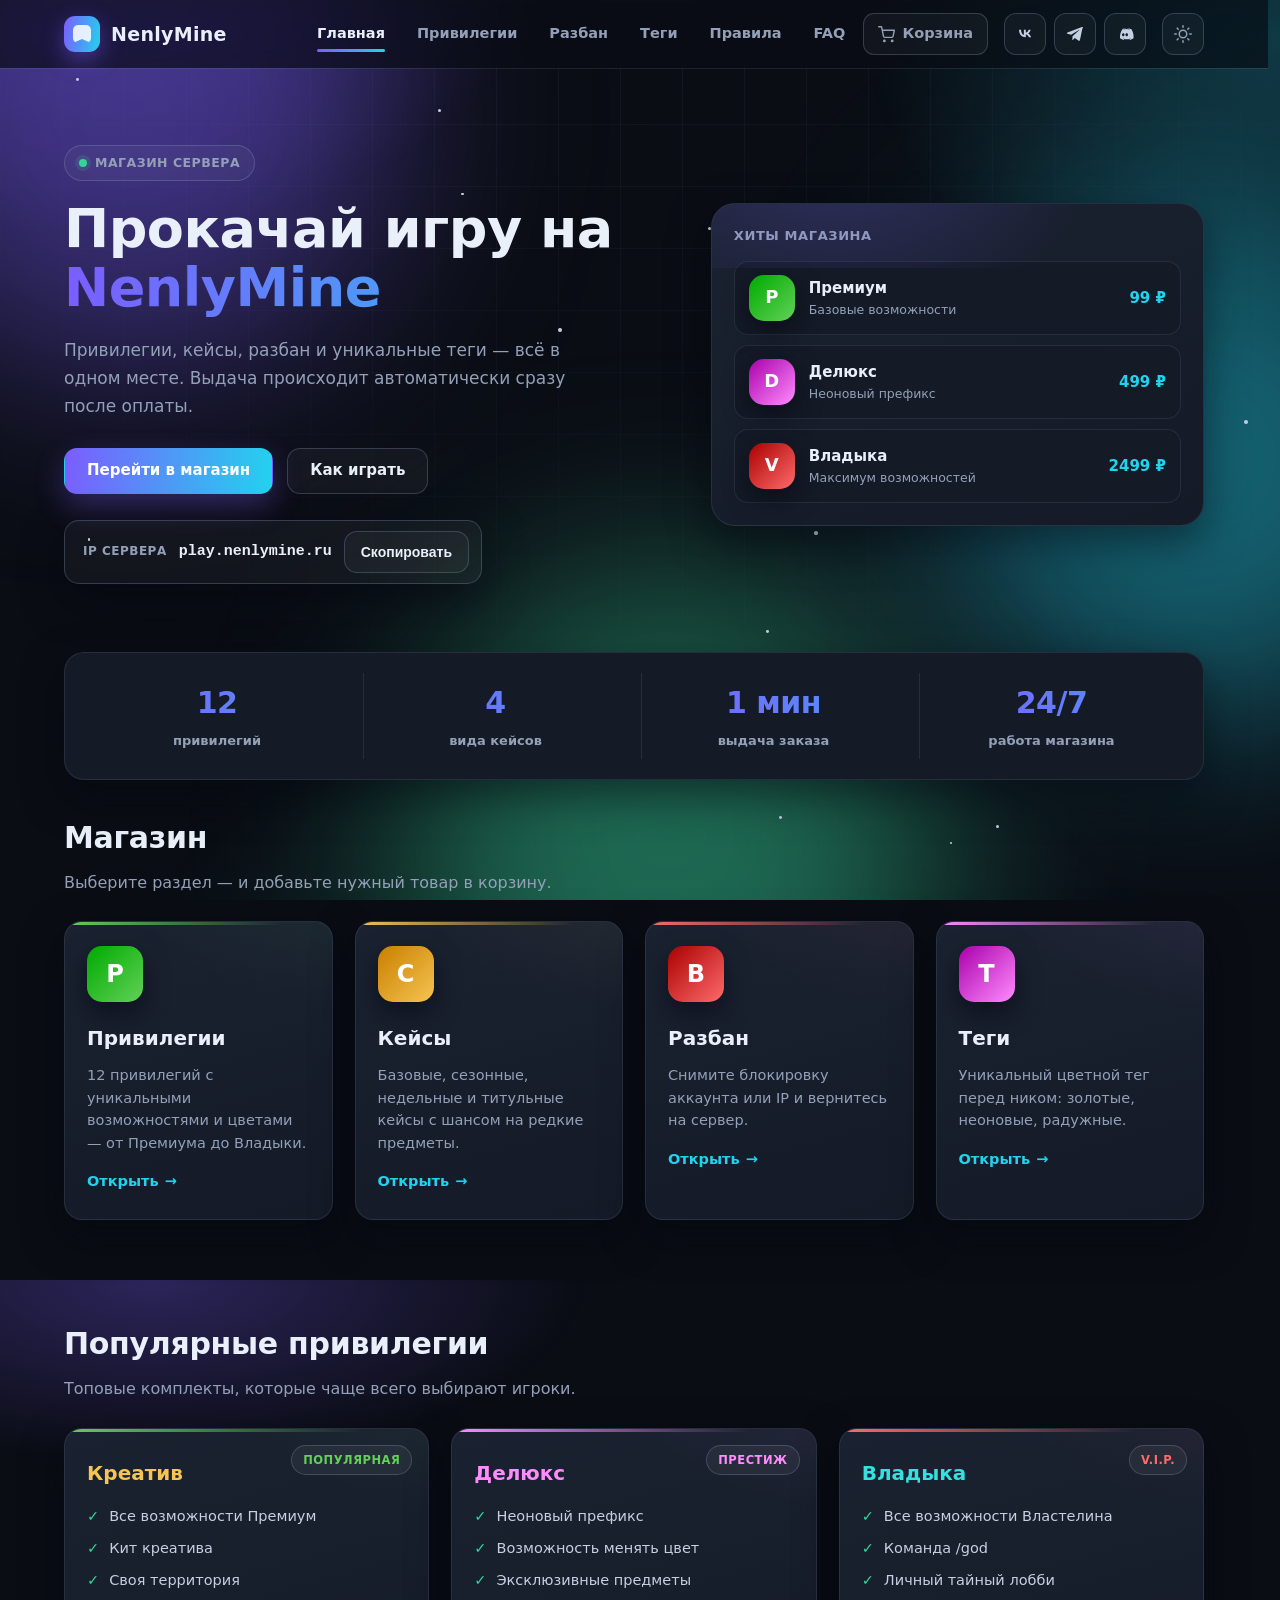
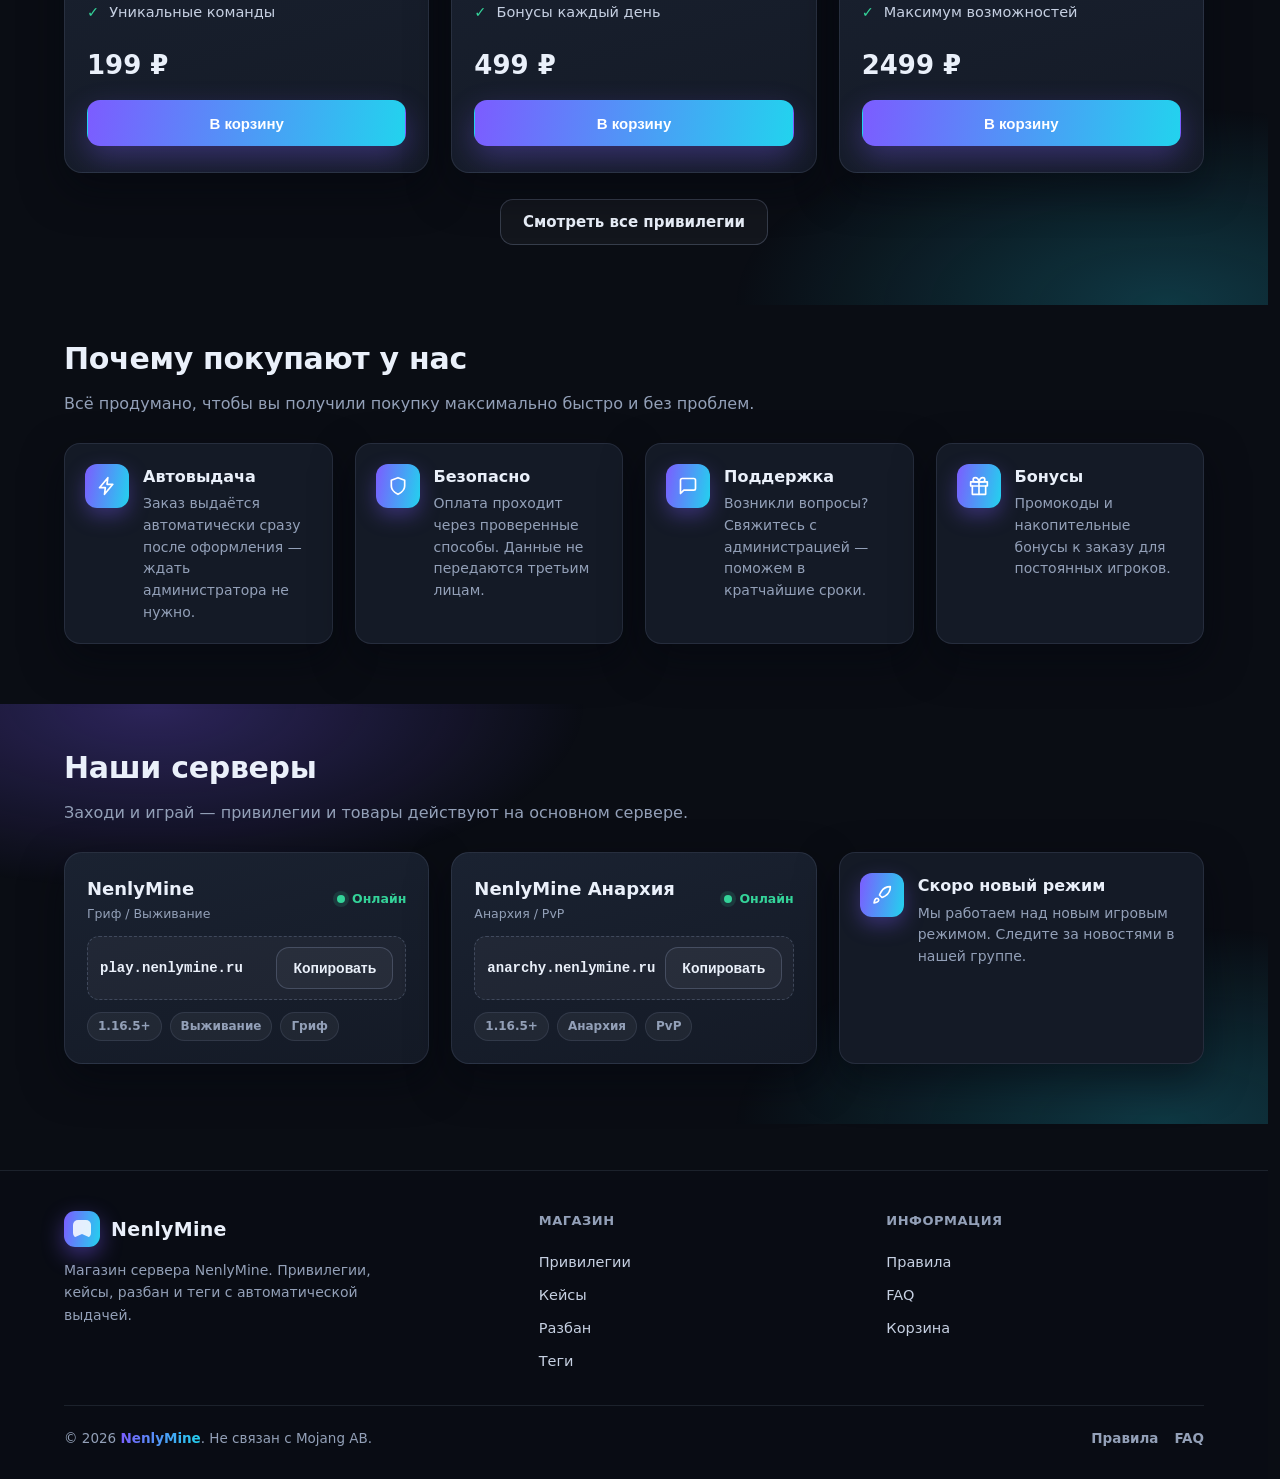
==== commit cd503ba6: "Фоновые эффекты и соцсети в шапке" ====
--- a/index.html
+++ b/index.html
@@ -290,11 +290,6 @@
                         <span class="logo-text">NenlyMine</span>
                     </a>
                     <p class="footer-about">Магазин сервера NenlyMine. Привилегии, кейсы, разбан и теги с автоматической выдачей.</p>
-                    <div class="socials">
-                        <a href="#" aria-label="VK" title="VK"><svg viewBox="0 0 24 24" width="20" height="20" fill="currentColor"><path d="M12.8 16.2c-5.3 0-8.7-3.7-8.8-9.9h2.7c.1 4.6 2.2 6.5 3.8 6.9V6.3h2.6v3.9c1.6-.2 3.2-1.9 3.8-3.9h2.6c-.4 2.5-2.1 4.2-3.3 4.9 1.2.6 3.2 2.1 3.9 5h-2.9c-.6-1.9-2.1-3.3-4.1-3.6v3.6h-.3z"/></svg></a>
-                        <a href="#" aria-label="Telegram" title="Telegram"><svg viewBox="0 0 24 24" width="20" height="20" fill="currentColor"><path d="M21.9 4.3 18.6 20c-.2 1.1-.9 1.4-1.8.9l-5-3.7-2.4 2.3c-.3.3-.5.5-1 .5l.3-5 9.1-8.2c.4-.4-.1-.6-.6-.2L6.8 13.1l-4.9-1.5c-1.1-.3-1.1-1 .2-1.5l19.1-7.4c.9-.3 1.7.2 1.4 1.6z"/></svg></a>
-                        <a href="#" aria-label="Discord" title="Discord"><svg viewBox="0 0 24 24" width="20" height="20" fill="currentColor"><path d="M19.3 5.3A16 16 0 0 0 15.2 4l-.2.4a13 13 0 0 1 3.6 1.8 11.4 11.4 0 0 0-9.2 0A13 13 0 0 1 13 4.4L12.8 4a16 16 0 0 0-4 1.3C5.8 9.5 5 13.6 5.4 17.6a16 16 0 0 0 4.9 2.4l.6-1a10 10 0 0 1-1.7-.8l.4-.3a11 11 0 0 0 9.6 0l.4.3c-.5.3-1.1.6-1.7.8l.6 1a16 16 0 0 0 4.9-2.4c.5-4.6-.8-8.7-3.1-12.3zM9.7 15.1c-.9 0-1.7-.9-1.7-2s.8-2 1.7-2 1.7.9 1.7 2-.8 2-1.7 2zm4.6 0c-.9 0-1.7-.9-1.7-2s.8-2 1.7-2 1.7.9 1.7 2-.7 2-1.7 2z"/></svg></a>
-                    </div>
                 </div>
                 <div class="footer-col">
                     <h4>Магазин</h4>
--- a/style.css
+++ b/style.css
@@ -183,6 +183,37 @@
     opacity: .5;
 }
 
+/* ---------- Живой фон: плавающие пятна + мерцающие точки ---------- */
+.bgfx { position: fixed; inset: 0; z-index: -1; overflow: hidden; pointer-events: none; }
+.bg-orb {
+    position: absolute; display: block; width: 520px; height: 520px;
+    border-radius: 50%; filter: blur(95px); mix-blend-mode: screen;
+    opacity: .42; will-change: transform;
+}
+[data-theme="light"] .bg-orb { mix-blend-mode: normal; opacity: .28; }
+
+@keyframes orbDrift {
+    0% { transform: translate3d(0, 0, 0) scale(1); }
+    50% { transform: translate3d(48px, 34px, 0) scale(1.12); }
+    100% { transform: translate3d(-38px, 64px, 0) scale(.94); }
+}
+.bg-orb:nth-of-type(1) { top: -150px; left: -130px; background: var(--a1);
+    animation: orbDrift 27s ease-in-out infinite alternate; }
+.bg-orb:nth-of-type(2) { top: 22%; right: -180px; background: var(--a2);
+    animation: orbDrift 32s ease-in-out infinite alternate-reverse; }
+.bg-orb:nth-of-type(3) { bottom: -190px; left: 32%; background: var(--a3);
+    animation: orbDrift 38s ease-in-out infinite alternate; }
+
+@keyframes bgTwinkle {
+    0%, 100% { opacity: .16; transform: scale(.75); }
+    50% { opacity: .55; transform: scale(1.3); }
+}
+.bg-dot {
+    position: absolute; display: block; border-radius: 50%;
+    background: currentColor; color: var(--text-soft);
+    animation: bgTwinkle 4s ease-in-out infinite;
+}
+
 ::selection { background: rgba(124, 92, 255, .35); color: #fff; }
 
 /* Скроллбар */
@@ -194,8 +225,15 @@
 /* ---------- Типографика-утилиты ---------- */
 .grad-text {
     background: var(--grad);
+    background-size: 200% auto;
     -webkit-background-clip: text; background-clip: text;
     color: transparent;
+    animation: gradFlow 7s linear infinite;
+}
+
+@keyframes gradFlow {
+    0% { background-position: 0% 50%; }
+    100% { background-position: 200% 50%; }
 }
 
 /* ---------- Кнопки ---------- */
@@ -211,11 +249,21 @@
 
 .btn-primary,
 .btn-buy {
+    position: relative; overflow: hidden;
     background: var(--grad); color: #fff;
     box-shadow: 0 12px 30px rgba(124, 92, 255, .32);
 }
 .btn-primary:hover,
 .btn-buy:hover { box-shadow: 0 16px 40px rgba(124, 92, 255, .5); transform: translateY(-1px); }
+.btn-primary::after,
+.btn-buy::after {
+    content: ""; position: absolute; top: 0; bottom: 0; left: -70%; width: 45%;
+    background: linear-gradient(105deg, transparent, rgba(255, 255, 255, .38), transparent);
+    transform: skewX(-20deg);
+    transition: left .55s ease;
+}
+.btn-primary:hover::after,
+.btn-buy:hover::after { left: 135%; }
 
 .btn-outline {
     background: var(--icon-btn-bg); border-color: var(--border-strong); color: var(--text);
@@ -247,6 +295,11 @@
     position: sticky; top: 0; z-index: 100;
     background: transparent;
     border-bottom: 1px solid var(--border);
+    transition: border-color .3s ease, box-shadow .3s ease;
+}
+.site-header.is-scrolled {
+    border-bottom-color: var(--border-strong);
+    box-shadow: 0 10px 34px rgba(3, 6, 14, .38);
 }
 .site-header::before {
     content: ""; position: absolute; inset: 0; z-index: -1;
@@ -298,12 +351,19 @@
     transition: color .2s, border-color .2s, background .2s, transform .15s;
 }
 .theme-toggle:hover, .cart-link:hover { color: var(--text); border-color: var(--a2); background: var(--hover); }
+.theme-toggle { position: relative; }
 .theme-toggle svg, .cart-link svg { pointer-events: none; }
-
-.icon-sun { display: block; }
-.icon-moon { display: none; }
-[data-theme="light"] .icon-sun { display: none; }
-[data-theme="light"] .icon-moon { display: block; }
+.theme-toggle .icon-sun, .theme-toggle .icon-moon { top: 50%; left: 50%; margin: -9px 0 0 -9px; }
+
+.icon-sun, .icon-moon {
+    position: absolute;
+    transition: opacity .35s ease, transform .45s cubic-bezier(.3,.8,.3,1);
+    pointer-events: none;
+}
+.icon-sun { opacity: 1; transform: scale(1) rotate(0deg); }
+.icon-moon { opacity: 0; transform: scale(.4) rotate(-90deg); }
+[data-theme="light"] .icon-sun { opacity: 0; transform: scale(.4) rotate(90deg); }
+[data-theme="light"] .icon-moon { opacity: 1; transform: scale(1) rotate(0deg); }
 
 /* Ссылка на корзину — с текстом */
 .cart-link { width: auto; gap: 8px; padding: 0 14px; position: relative; font-size: 14px; font-weight: 700; color: var(--text); }
@@ -328,6 +388,28 @@
 .icon-close { display: none; }
 .hamburger.active .icon-burger { display: none; }
 .hamburger.active .icon-close { display: block; }
+
+/* ---------- Соцсети в шапке (правый верхний угол) ---------- */
+.site-header .logo { order: 0; }
+.site-header .nav { order: 1; }
+.site-header .header-socials { order: 2; }
+.site-header .theme-toggle { order: 3; }
+.site-header .hamburger { order: 4; }
+
+.header-socials { display: flex; align-items: center; gap: 8px; }
+.hs {
+    width: 42px; height: 42px; border-radius: 12px;
+    display: inline-flex; align-items: center; justify-content: center;
+    border: 1px solid var(--border-strong);
+    background: var(--icon-btn-bg); color: var(--text-soft);
+    transition: color .2s, border-color .2s, transform .18s, box-shadow .2s;
+}
+.hs svg { pointer-events: none; }
+.hs.s-vk { --brand: #2688EB; }
+.hs.s-tg { --brand: #2AABEE; }
+.hs.s-ds { --brand: #5865F2; }
+.hs:hover { transform: translateY(-2px); color: var(--brand); border-color: var(--brand);
+    box-shadow: 0 8px 22px color-mix(in srgb, var(--brand) 35%, transparent); }
 
 /* =========================================================================
    Главная: hero, статистика, секции, карточки
@@ -397,7 +479,9 @@
 .stat { text-align: center; padding: 6px 10px; }
 .stat + .stat { border-left: 1px solid var(--border); }
 .stat-num { display: block; font-size: 30px; font-weight: 800; letter-spacing: -.5px;
-    background: var(--grad); -webkit-background-clip: text; background-clip: text; color: transparent; }
+    background: var(--grad); background-size: 200% auto;
+    -webkit-background-clip: text; background-clip: text; color: transparent;
+    animation: gradFlow 7s linear infinite; }
 .stat-label { font-size: 13px; color: var(--muted); font-weight: 600; }
 
 /* ---------- Секции ---------- */
@@ -600,12 +684,12 @@
 /* ---------- FAQ ---------- */
 .faq-block { max-width: 760px; margin: 0 auto; display: flex; flex-direction: column; gap: 12px; }
 .faq-item { border: 1px solid var(--border); border-radius: 15px; overflow: hidden;
-    background: var(--panel); transition: border-color .2s; }
-.faq-item:hover { border-color: var(--border-strong); }
+    background: var(--panel); transition: border-color .2s, transform .2s; }
+.faq-item:hover { border-color: var(--border-strong); transform: translateY(-2px); }
 .faq-q { width: 100%; display: flex; align-items: center; gap: 12px; padding: 17px 18px;
     background: none; border: 0; color: var(--text); font-size: 15.5px;
     font-weight: 700; font-family: inherit; text-align: left; cursor: pointer; }
-.faq-q .faq-arrow { margin-left: auto; transition: transform .25s; color: var(--muted); flex-shrink: 0;
+.faq-q .faq-arrow { margin-left: auto; transition: transform .25s, color .25s; color: var(--muted); flex-shrink: 0;
     width: 20px; height: 20px; border-radius: 6px; position: relative; }
 .faq-q .faq-arrow::before {
     content: ""; position: absolute; inset: 0;
@@ -614,8 +698,11 @@
     mask: url("data:image/svg+xml,%3Csvg xmlns='http://www.w3.org/2000/svg' viewBox='0 0 24 24' fill='none' stroke='%23000' stroke-width='2.4' stroke-linecap='round' stroke-linejoin='round'%3E%3Cpath d='m6 9 6 6 6-6'/%3E%3C/svg%3E") center / 18px 18px no-repeat;
 }
 .faq-item.open .faq-arrow { transform: rotate(180deg); color: var(--a2); }
-.faq-a { display: none; padding: 0 18px 17px; color: var(--muted); font-size: 14px; line-height: 1.65; }
-.faq-item.open .faq-a { display: block; }
+.faq-a { display: grid; grid-template-rows: 0fr;
+    transition: grid-template-rows .38s cubic-bezier(.2,.75,.3,1); }
+.faq-a p { overflow: hidden; min-height: 0; padding: 0 18px 17px; margin: 0;
+    color: var(--muted); font-size: 14px; line-height: 1.65; }
+.faq-item.open .faq-a { grid-template-rows: 1fr; }
 
 /* ---------- Корзина ---------- */
 .cart-page { max-width: 660px; margin: 0 auto; }
@@ -680,6 +767,50 @@
 /* ---------- Служебное ---------- */
 .btn-add-cart { cursor: pointer; }
 .btn-add-cart.is-added { border-color: var(--a3); color: var(--a3); }
+
+/* ---------- Анимации ---------- */
+@keyframes fadeUp {
+    from { opacity: 0; transform: translateY(20px); }
+    to { opacity: 1; transform: none; }
+}
+
+/* Появление hero при загрузке */
+.hero .hero-copy > * { animation: fadeUp .6s ease both; }
+.hero .hero-copy > *:nth-child(2) { animation-delay: .08s; }
+.hero .hero-copy > *:nth-child(3) { animation-delay: .16s; }
+.hero .hero-copy > *:nth-child(4) { animation-delay: .24s; }
+.hero .hero-copy > *:nth-child(5) { animation-delay: .32s; }
+.hero-panel { animation: fadeUp .65s cubic-bezier(.2,.7,.3,1) .18s both; }
+.stats-grid { animation: fadeUp .55s ease .28s both; }
+.page-hero .page-hero-title, .page-hero .page-hero-sub { animation: fadeUp .55s ease both; }
+.page-hero .page-hero-sub { animation-delay: .1s; }
+
+/* Плавное появление карточек: JS ставит --i для ступенчатой задержки */
+html.js .grid > * {
+    opacity: 0;
+    animation: fadeUp .55s cubic-bezier(.2,.7,.3,1) both;
+    animation-delay: calc(var(--i, 0) * 55ms);
+}
+
+/* Секции всплывают при прокрутке (IntersectionObserver добавляет .in) */
+html.js .reveal { opacity: 0; transform: translateY(24px);
+    transition: opacity .6s ease, transform .65s cubic-bezier(.2,.7,.3,1); }
+html.js .reveal.in { opacity: 1; transform: none; }
+
+/* Ховер-свечение карточек чуть живее */
+.card::after { transition: opacity .35s ease; }
+.card:hover::after { opacity: .14; }
+
+/* Уважение к настройке «меньше движения» */
+@media (prefers-reduced-motion: reduce) {
+    *, *::before, *::after {
+        animation-duration: .001s !important;
+        animation-delay: 0s !important;
+        transition-duration: .001s !important;
+        transition-delay: 0s !important;
+    }
+    html.js .reveal { opacity: 1; transform: none; }
+}
 
 /* ---------- Адаптив ---------- */
 @media (max-width: 1040px) {
@@ -723,6 +854,7 @@
 }
 
 @media (max-width: 560px) {
+    .header-socials { display: none; }
     .cart-kind { min-width: 66px; font-size: 10.5px; padding: 5px 8px; }
     .toast { left: 16px; right: 16px; transform: translateY(20px); max-width: none; }
     .toast.show { transform: translateY(0); }
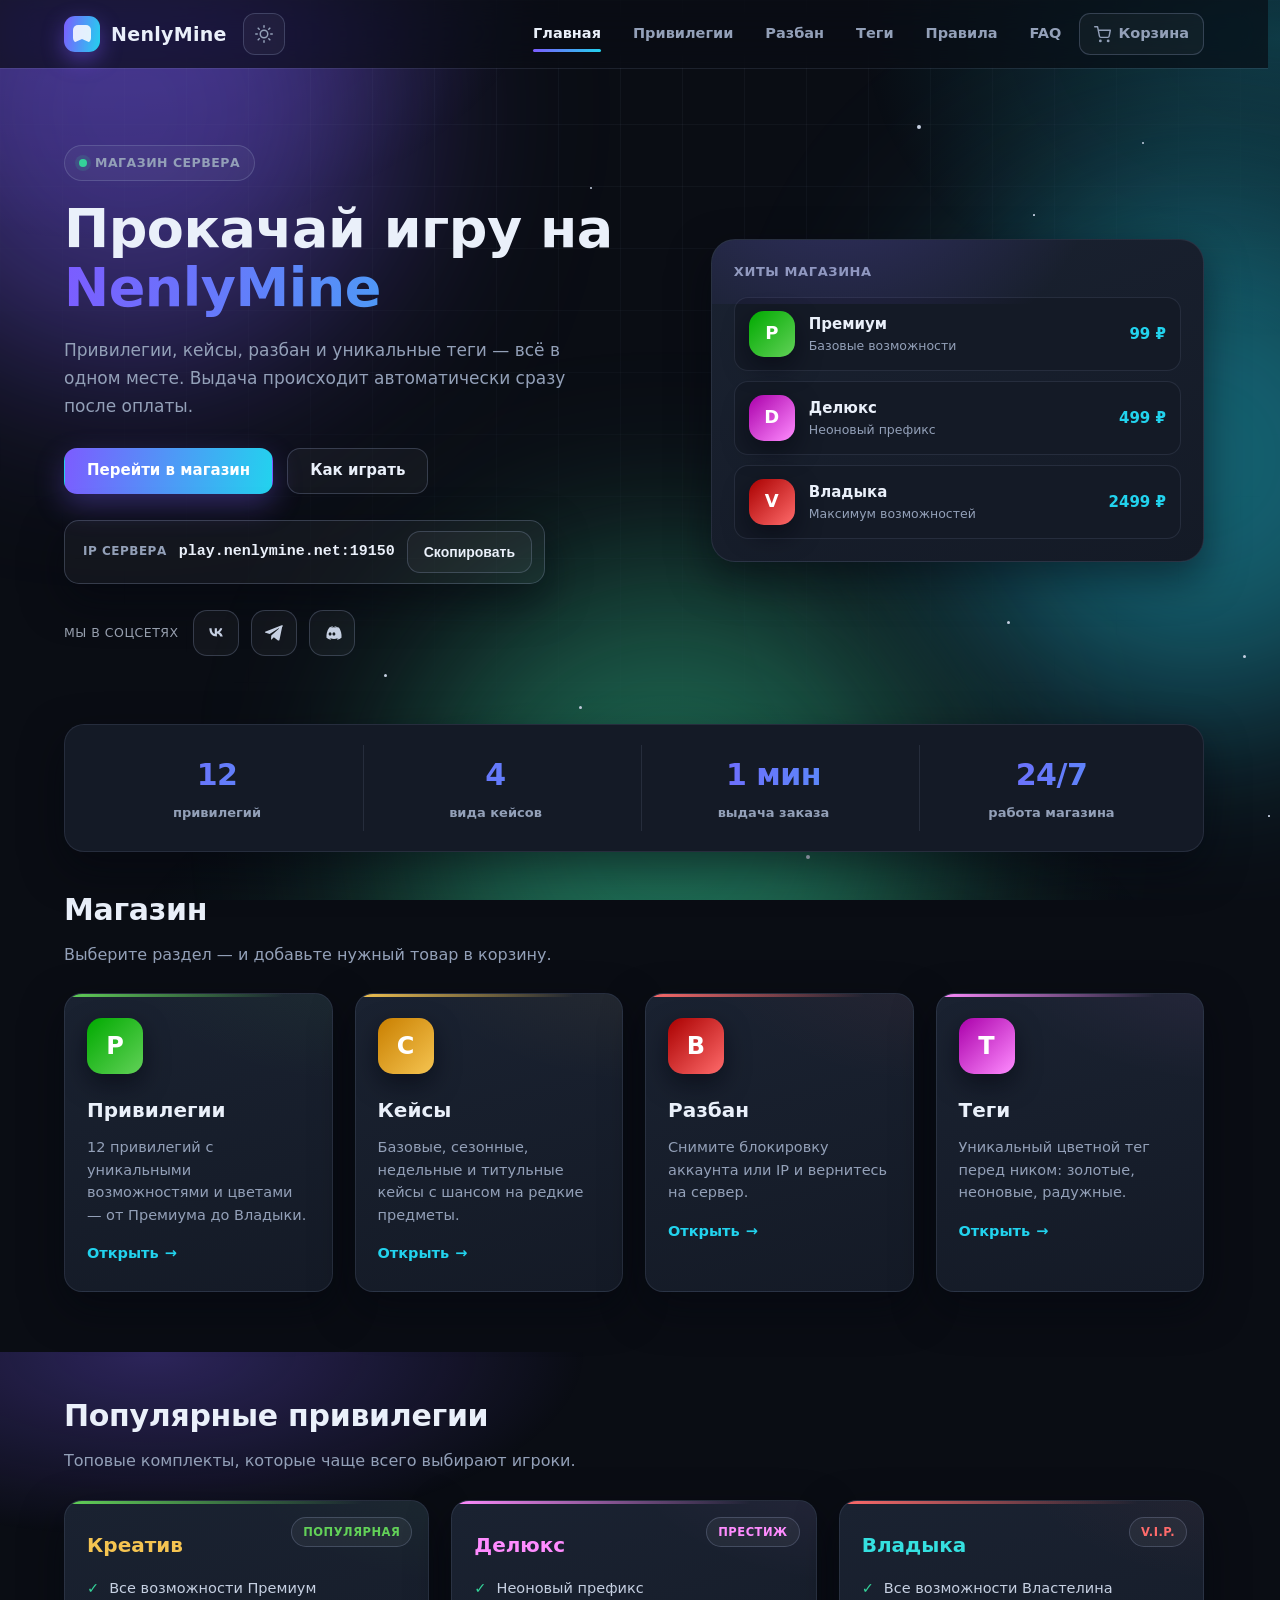
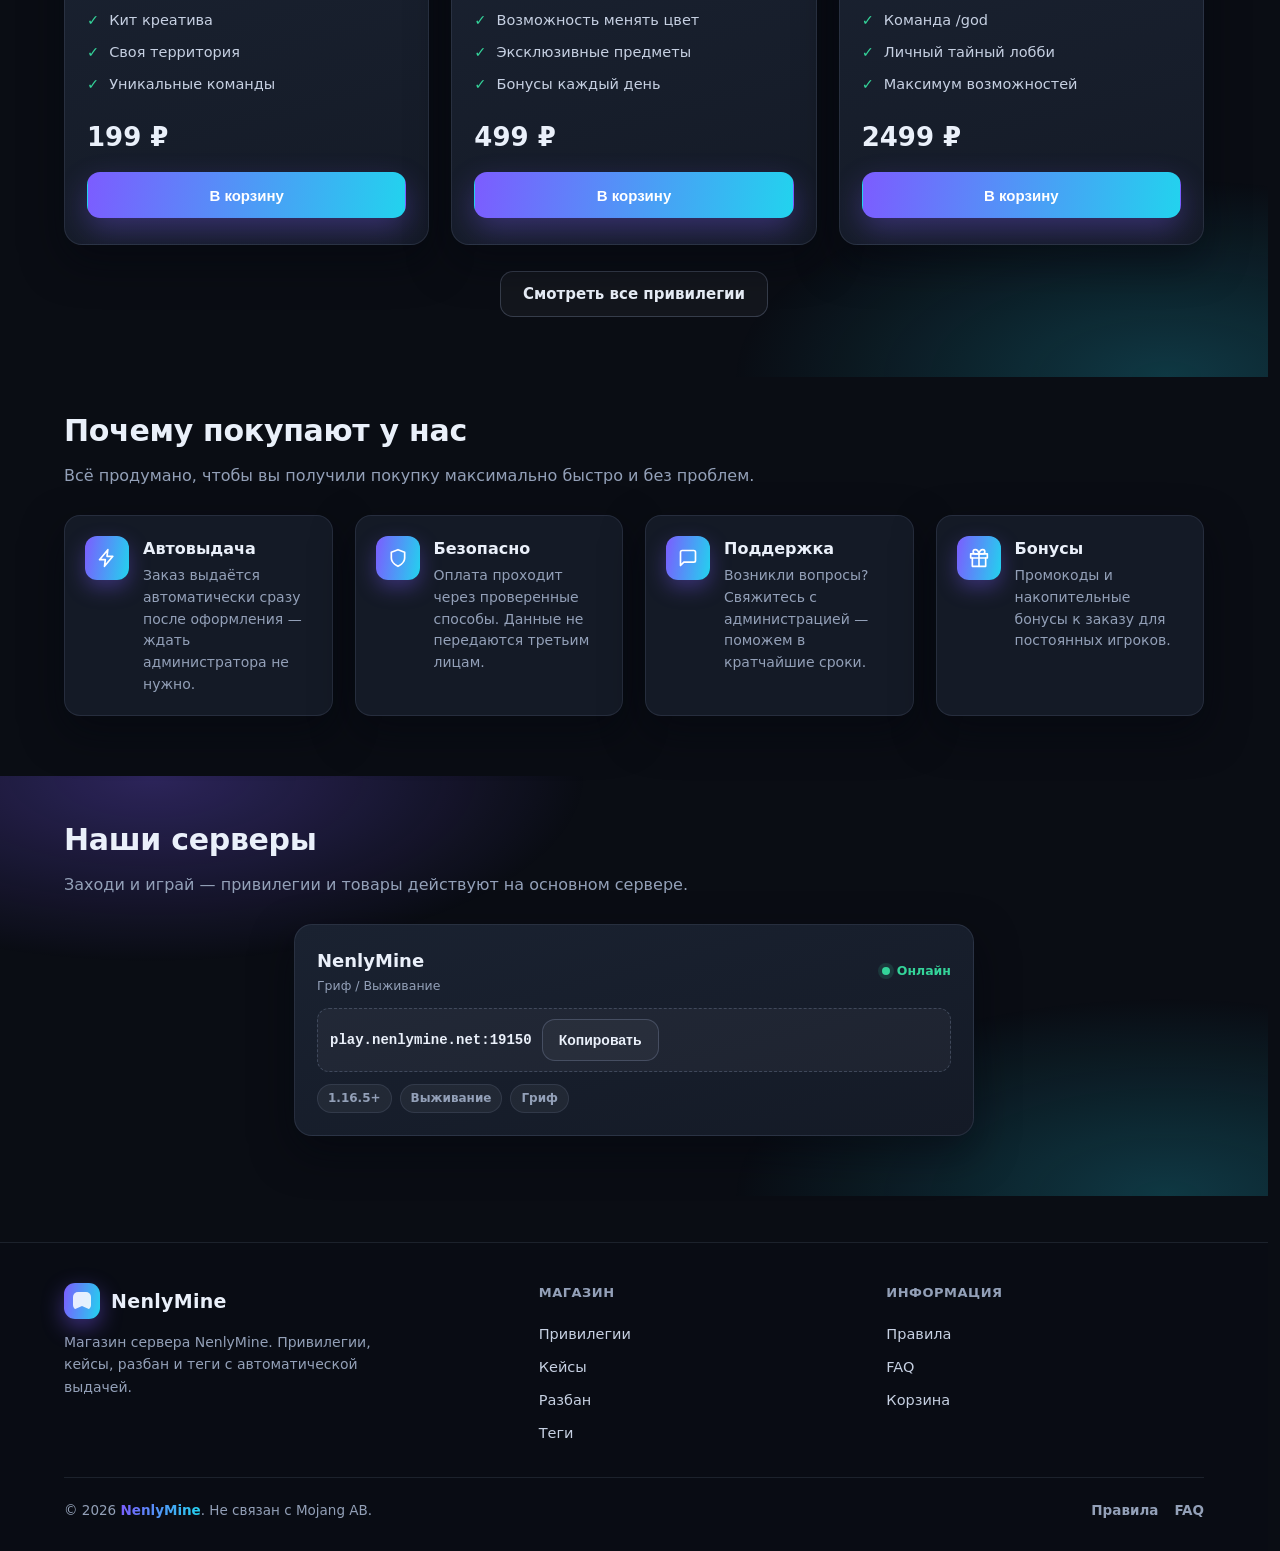
==== commit a2d2301c: "Один сервер play.nenlymine.net:19150, анимация соцсетей, мобильная адаптация" ====
--- a/index.html
+++ b/index.html
@@ -52,8 +52,8 @@
                     </div>
                     <div class="ip-box">
                         <span class="ip-label">IP сервера</span>
-                        <code id="serverIp">play.nenlymine.ru</code>
-                        <button type="button" class="btn btn-copy" id="copyIp" data-ip="play.nenlymine.ru">Скопировать</button>
+                        <code id="serverIp">play.nenlymine.net:19150</code>
+                        <button type="button" class="btn btn-copy" id="copyIp" data-ip="play.nenlymine.net:19150">Скопировать</button>
                     </div>
                 </div>
                 <div class="hero-panel">
@@ -232,7 +232,7 @@
                     <h2 class="section-title">Наши серверы</h2>
                     <p class="section-sub">Заходи и играй — привилегии и товары действуют на основном сервере.</p>
                 </div>
-                <div class="grid grid-3">
+                <div class="grid grid-servers">
                     <div class="server">
                         <div class="server-top">
                             <div>
@@ -242,38 +242,13 @@
                             <span class="status-dot">Онлайн</span>
                         </div>
                         <div class="server-ip">
-                            <code class="server-ip-value">play.nenlymine.ru</code>
-                            <button type="button" class="btn btn-copy" data-copy="play.nenlymine.ru" style="margin-left:auto">Копировать</button>
+                            <code class="server-ip-value">play.nenlymine.net:19150</code>
+                            <button type="button" class="btn btn-copy" data-copy="play.nenlymine.net:19150">Копировать</button>
                         </div>
                         <div class="server-tags">
                             <span class="tag-chip">1.16.5+</span>
                             <span class="tag-chip">Выживание</span>
                             <span class="tag-chip">Гриф</span>
-                        </div>
-                    </div>
-                    <div class="server">
-                        <div class="server-top">
-                            <div>
-                                <div class="server-name">NenlyMine Анархия</div>
-                                <div class="server-mode">Анархия / PvP</div>
-                            </div>
-                            <span class="status-dot">Онлайн</span>
-                        </div>
-                        <div class="server-ip">
-                            <code class="server-ip-value">anarchy.nenlymine.ru</code>
-                            <button type="button" class="btn btn-copy" data-copy="anarchy.nenlymine.ru" style="margin-left:auto">Копировать</button>
-                        </div>
-                        <div class="server-tags">
-                            <span class="tag-chip">1.16.5+</span>
-                            <span class="tag-chip">Анархия</span>
-                            <span class="tag-chip">PvP</span>
-                        </div>
-                    </div>
-                    <div class="feature" style="grid-column:span 1">
-                        <span class="feature-icon"><svg viewBox="0 0 24 24" width="20" height="20" fill="none" stroke="currentColor" stroke-width="2" stroke-linecap="round" stroke-linejoin="round"><path d="M4.5 16.5c-1.5 1.26-2 5-2 5s3.74-.5 5-2c.71-.84.7-2.13-.09-2.91a2.18 2.18 0 0 0-2.91-.09z"/><path d="m12 15-3-3a22 22 0 0 1 2-3.95A12.88 12.88 0 0 1 22 2c0 2.72-.78 7.5-6 11a22.35 22.35 0 0 1-4 2z"/></svg></span>
-                        <div>
-                            <h3>Скоро новый режим</h3>
-                            <p>Мы работаем над новым игровым режимом. Следите за новостями в нашей группе.</p>
                         </div>
                     </div>
                 </div>
--- a/style.css
+++ b/style.css
@@ -149,6 +149,8 @@
 html {
     -webkit-text-size-adjust: 100%;
     scroll-behavior: smooth;
+    scroll-padding-top: 84px;
+    -webkit-tap-highlight-color: transparent;
     /* Резервируем место под полосу прокрутки — иначе шапка «дёргается»
        на длинных страницах. */
     scrollbar-gutter: stable;
@@ -289,6 +291,7 @@
 .grid-4 { grid-template-columns: repeat(auto-fill, minmax(248px, 1fr)); }
 .grid-whole { grid-template-columns: 1fr; }
 .grid-3 { grid-template-columns: repeat(auto-fill, minmax(300px, 1fr)); }
+.grid-servers { grid-template-columns: minmax(0, 1fr); max-width: 680px; margin: 0 auto; }
 
 /* ---------- Шапка ---------- */
 .site-header {
@@ -389,16 +392,15 @@
 .hamburger.active .icon-burger { display: none; }
 .hamburger.active .icon-close { display: block; }
 
-/* ---------- Соцсети в шапке (правый верхний угол) ---------- */
-.site-header .logo { order: 0; }
-.site-header .nav { order: 1; }
-.site-header .header-socials { order: 2; }
-.site-header .theme-toggle { order: 3; }
-.site-header .hamburger { order: 4; }
-
-.header-socials { display: flex; align-items: center; gap: 8px; }
+/* ---------- Соцсети в основном экране ---------- */
+.hero-socials { margin-top: 26px; }
+.hero-socials-inner { display: flex; align-items: center; gap: 12px; }
+.hero-socials-label {
+    font-size: 12.5px; letter-spacing: .04em; text-transform: uppercase;
+    color: var(--text-soft); opacity: .75; margin-right: 2px;
+}
 .hs {
-    width: 42px; height: 42px; border-radius: 12px;
+    width: 46px; height: 46px; border-radius: 14px;
     display: inline-flex; align-items: center; justify-content: center;
     border: 1px solid var(--border-strong);
     background: var(--icon-btn-bg); color: var(--text-soft);
@@ -651,7 +653,7 @@
     width: 100%; min-height: 50px; padding: 12px 14px;
     border: 1px solid var(--border-strong); border-radius: 14px;
     background: var(--panel-2); color: var(--text);
-    font-size: 15px; font-family: inherit;
+    font-size: 16px; font-family: inherit;
     transition: border-color .2s, box-shadow .2s, background .2s;
 }
 input::placeholder, textarea::placeholder { color: var(--muted); opacity: .8; }
@@ -780,10 +782,12 @@
 .hero .hero-copy > *:nth-child(3) { animation-delay: .16s; }
 .hero .hero-copy > *:nth-child(4) { animation-delay: .24s; }
 .hero .hero-copy > *:nth-child(5) { animation-delay: .32s; }
+.hero .hero-copy > *:nth-child(6) { animation-delay: .4s; }
 .hero-panel { animation: fadeUp .65s cubic-bezier(.2,.7,.3,1) .18s both; }
 .stats-grid { animation: fadeUp .55s ease .28s both; }
 .page-hero .page-hero-title, .page-hero .page-hero-sub { animation: fadeUp .55s ease both; }
 .page-hero .page-hero-sub { animation-delay: .1s; }
+.page-hero .hero-socials { animation: fadeUp .55s ease .2s both; }
 
 /* Плавное появление карточек: JS ставит --i для ступенчатой задержки */
 html.js .grid > * {
@@ -854,9 +858,18 @@
 }
 
 @media (max-width: 560px) {
-    .header-socials { display: none; }
     .cart-kind { min-width: 66px; font-size: 10.5px; padding: 5px 8px; }
     .toast { left: 16px; right: 16px; transform: translateY(20px); max-width: none; }
     .toast.show { transform: translateY(0); }
     .card-badge { position: static; align-self: flex-start; margin-bottom: 10px; }
-}
+    .ip-box { width: 100%; flex-wrap: wrap; padding: 12px 14px; }
+    .ip-box code { flex: 1 1 auto; min-width: 0; word-break: break-all; }
+    .server-ip { flex-wrap: wrap; }
+    .server-ip code { word-break: break-all; min-width: 0; }
+    .promo-field { flex-wrap: wrap; }
+    .promo-field .btn { width: 100%; }
+    .form-actions { flex-direction: column; }
+    .form-actions .btn { width: 100%; }
+    .hero-socials-inner { flex-wrap: wrap; gap: 10px; }
+    .hero .container { gap: 22px; }
+}
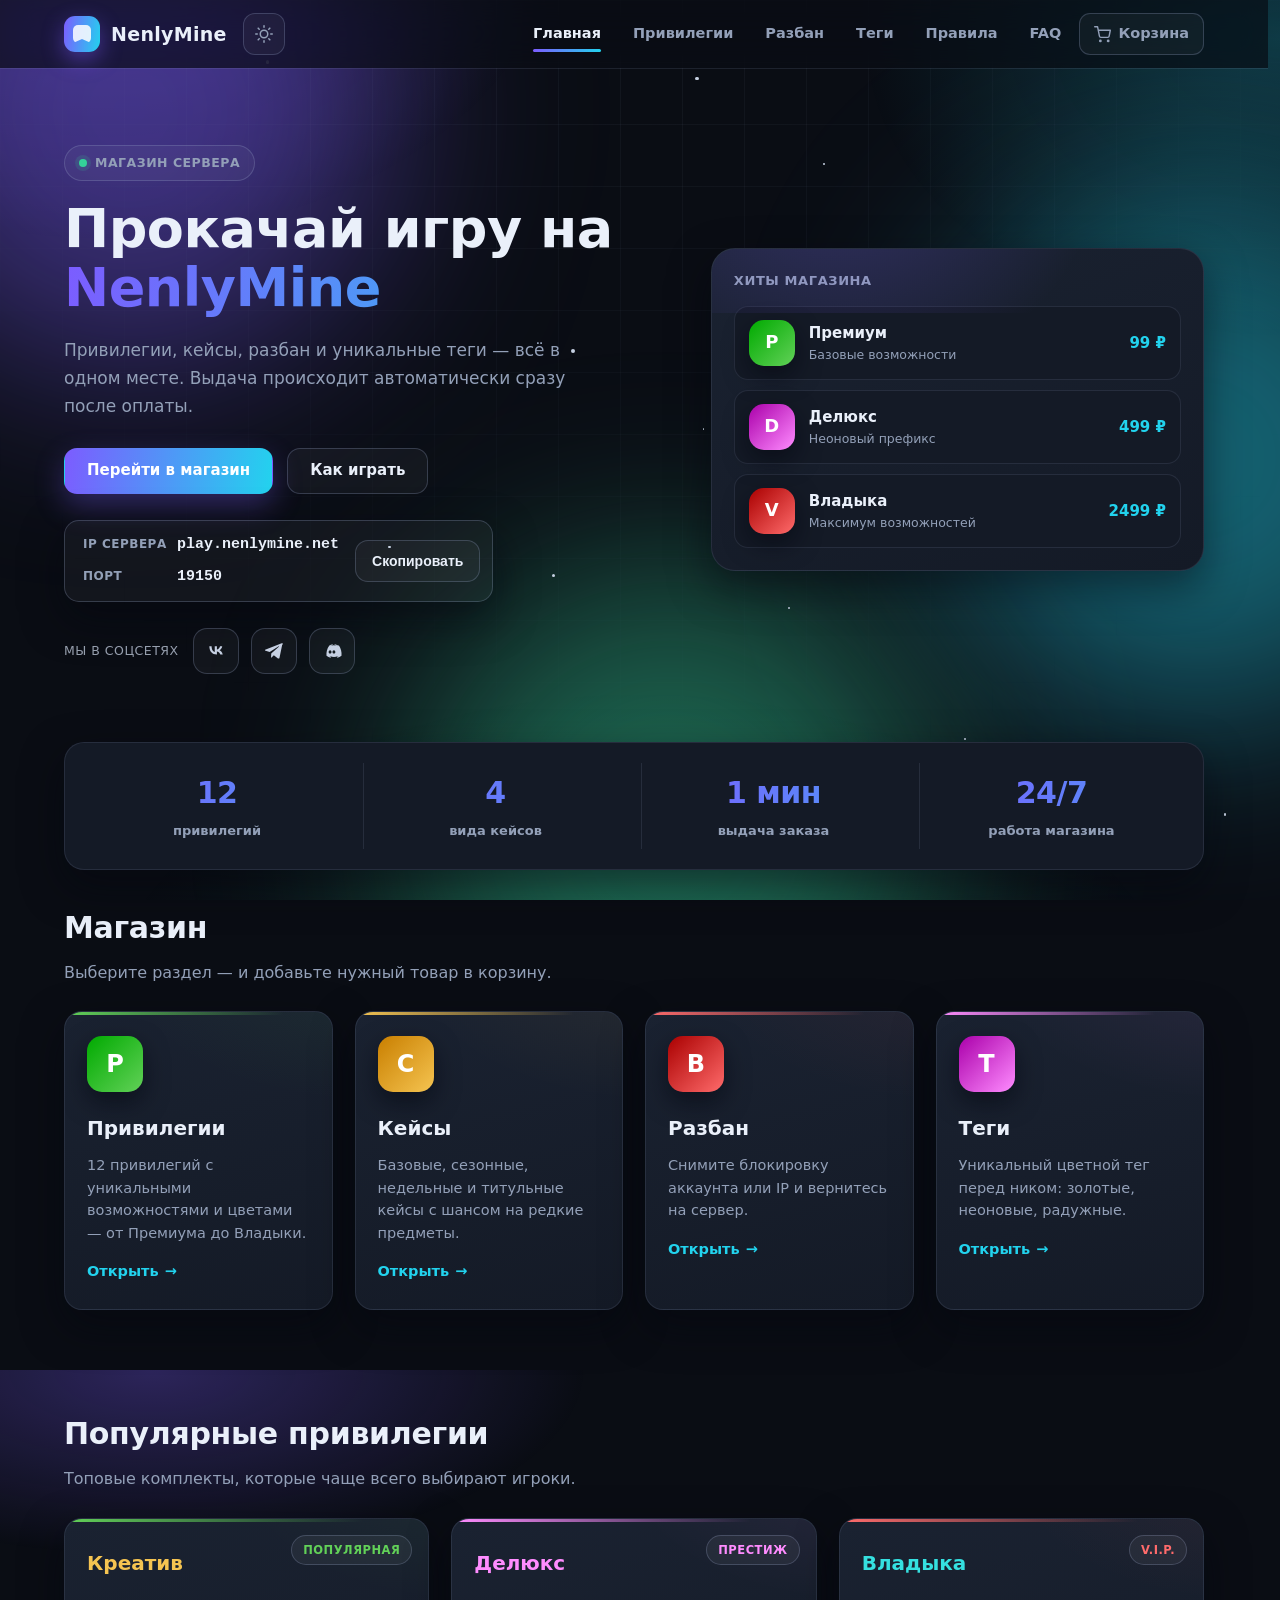
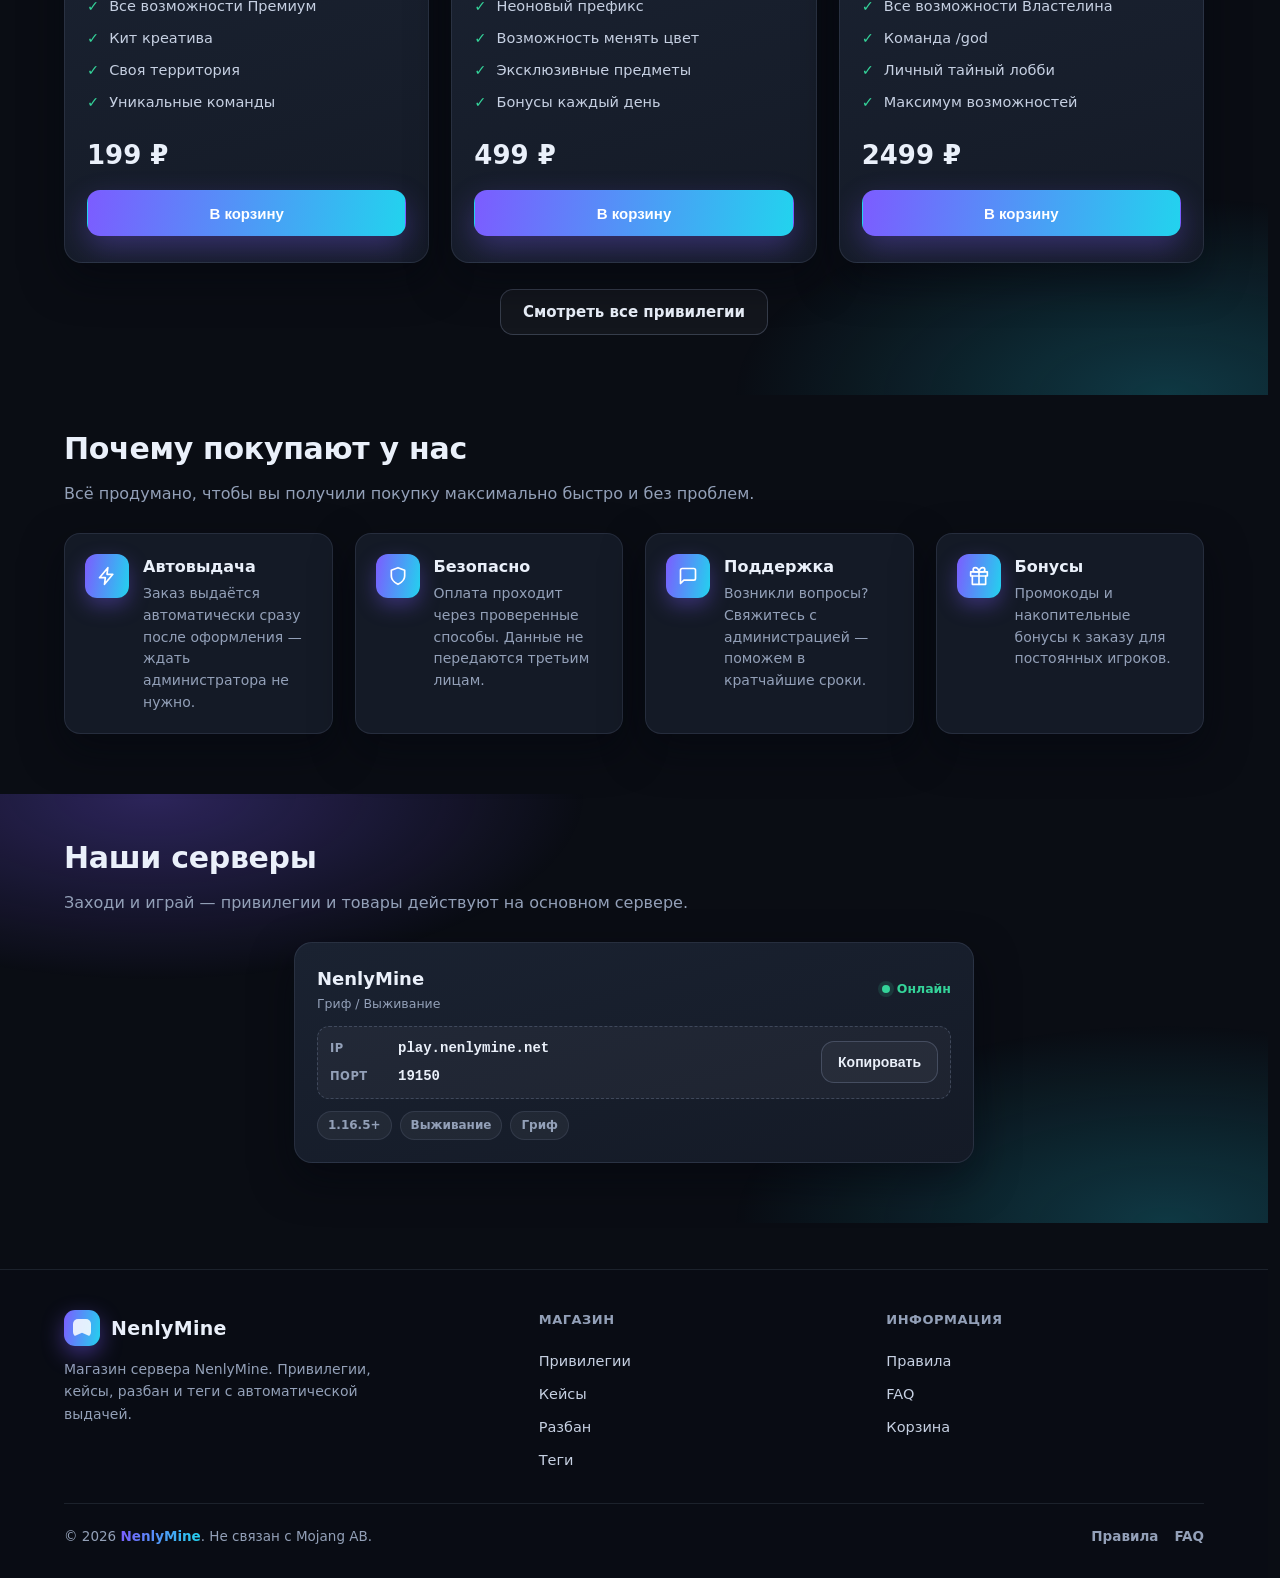
==== commit cf0f4434: "IP и порт отдельными строками" ====
--- a/index.html
+++ b/index.html
@@ -51,9 +51,17 @@
                         <a href="#servers" class="btn btn-outline">Как играть</a>
                     </div>
                     <div class="ip-box">
-                        <span class="ip-label">IP сервера</span>
-                        <code id="serverIp">play.nenlymine.net:19150</code>
-                        <button type="button" class="btn btn-copy" id="copyIp" data-ip="play.nenlymine.net:19150">Скопировать</button>
+                        <div class="ip-rows">
+                            <div class="ip-row">
+                                <span class="ip-label">IP сервера</span>
+                                <code id="serverIp">play.nenlymine.net</code>
+                            </div>
+                            <div class="ip-row">
+                                <span class="ip-label">Порт</span>
+                                <code>19150</code>
+                            </div>
+                        </div>
+                        <button type="button" class="btn btn-copy" id="copyIp" data-ip="play.nenlymine.net">Скопировать</button>
                     </div>
                 </div>
                 <div class="hero-panel">
@@ -242,8 +250,17 @@
                             <span class="status-dot">Онлайн</span>
                         </div>
                         <div class="server-ip">
-                            <code class="server-ip-value">play.nenlymine.net:19150</code>
-                            <button type="button" class="btn btn-copy" data-copy="play.nenlymine.net:19150">Копировать</button>
+                            <div class="server-ip-fields">
+                                <div class="server-ip-row">
+                                    <span class="server-ip-label">IP</span>
+                                    <code class="server-ip-value">play.nenlymine.net</code>
+                                </div>
+                                <div class="server-ip-row">
+                                    <span class="server-ip-label">Порт</span>
+                                    <code>19150</code>
+                                </div>
+                            </div>
+                            <button type="button" class="btn btn-copy" data-copy="play.nenlymine.net">Копировать</button>
                         </div>
                         <div class="server-tags">
                             <span class="tag-chip">1.16.5+</span>
--- a/style.css
+++ b/style.css
@@ -433,13 +433,19 @@
 
 /* Блок IP сервера */
 .ip-box {
-    display: inline-flex; align-items: center; gap: 12px;
-    padding: 10px 12px 10px 18px; border-radius: 15px;
+    display: inline-flex; align-items: center; gap: 16px;
+    padding: 12px 12px 12px 18px; border-radius: 15px;
     border: 1px solid var(--border-strong);
     background: var(--icon-btn-bg);
     box-shadow: var(--shadow-soft);
 }
-.ip-box .ip-label { font-size: 12px; font-weight: 700; color: var(--muted); text-transform: uppercase; letter-spacing: .5px; }
+.ip-rows { display: flex; flex-direction: column; gap: 8px; }
+.ip-row { display: flex; align-items: baseline; gap: 10px; }
+.ip-box .ip-label {
+    font-size: 12px; font-weight: 700; color: var(--muted);
+    text-transform: uppercase; letter-spacing: .5px;
+    min-width: 84px; flex-shrink: 0;
+}
 .ip-box code {
     font-family: ui-monospace, "Cascadia Code", Consolas, monospace;
     font-size: 15px; font-weight: 700; color: var(--text);
@@ -599,6 +605,10 @@
 .server-mode { font-size: 12.5px; color: var(--muted); }
 .server-ip { display: flex; align-items: center; gap: 10px; padding: 10px 12px; border-radius: 12px;
     border: 1px dashed var(--border-strong); background: var(--icon-btn-bg); }
+.server-ip-fields { display: flex; flex-direction: column; gap: 6px; flex: 1; min-width: 0; }
+.server-ip-row { display: flex; align-items: baseline; gap: 10px; }
+.server-ip-label { font-size: 11.5px; font-weight: 700; color: var(--muted); text-transform: uppercase;
+    letter-spacing: .5px; min-width: 58px; flex-shrink: 0; }
 .server-ip code { font-family: ui-monospace, Consolas, monospace; font-weight: 700; font-size: 14px; }
 .server-tags { display: flex; gap: 8px; flex-wrap: wrap; }
 .tag-chip { font-size: 12px; font-weight: 700; padding: 4px 10px; border-radius: 999px;
